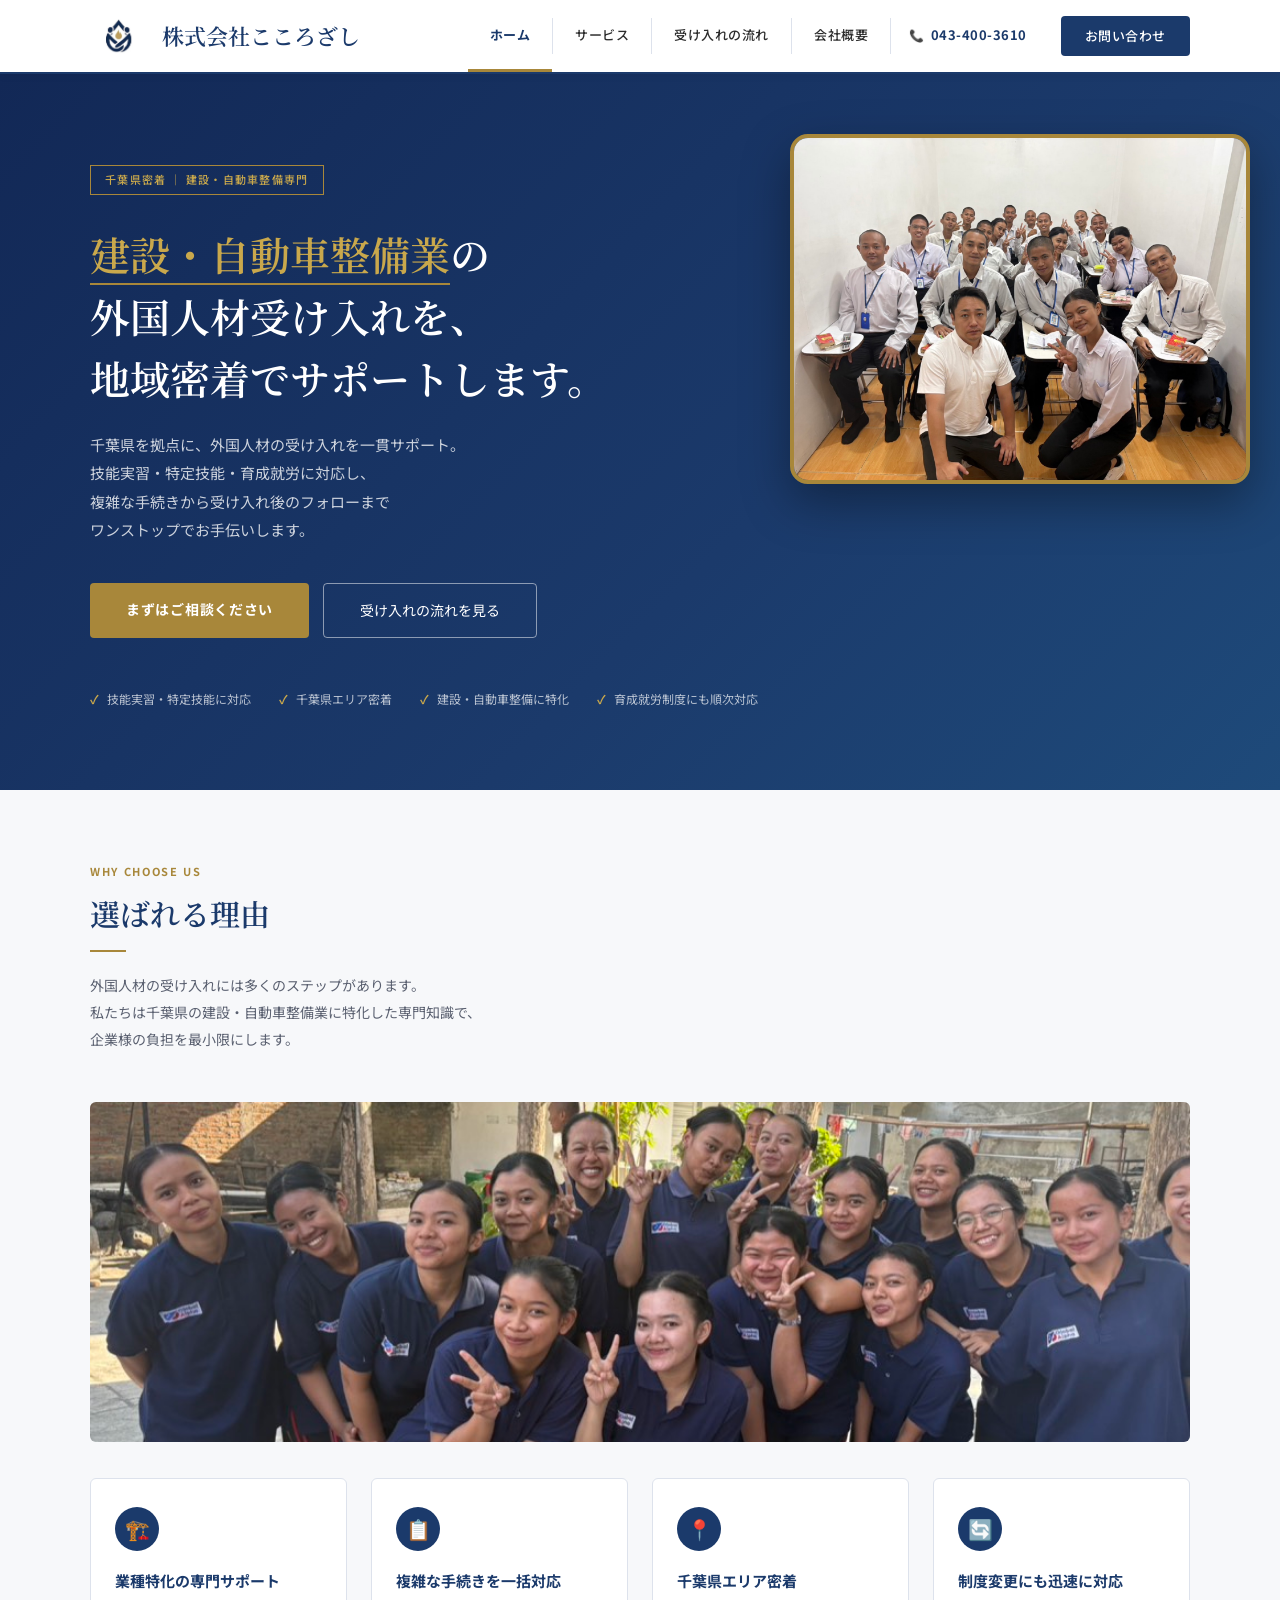
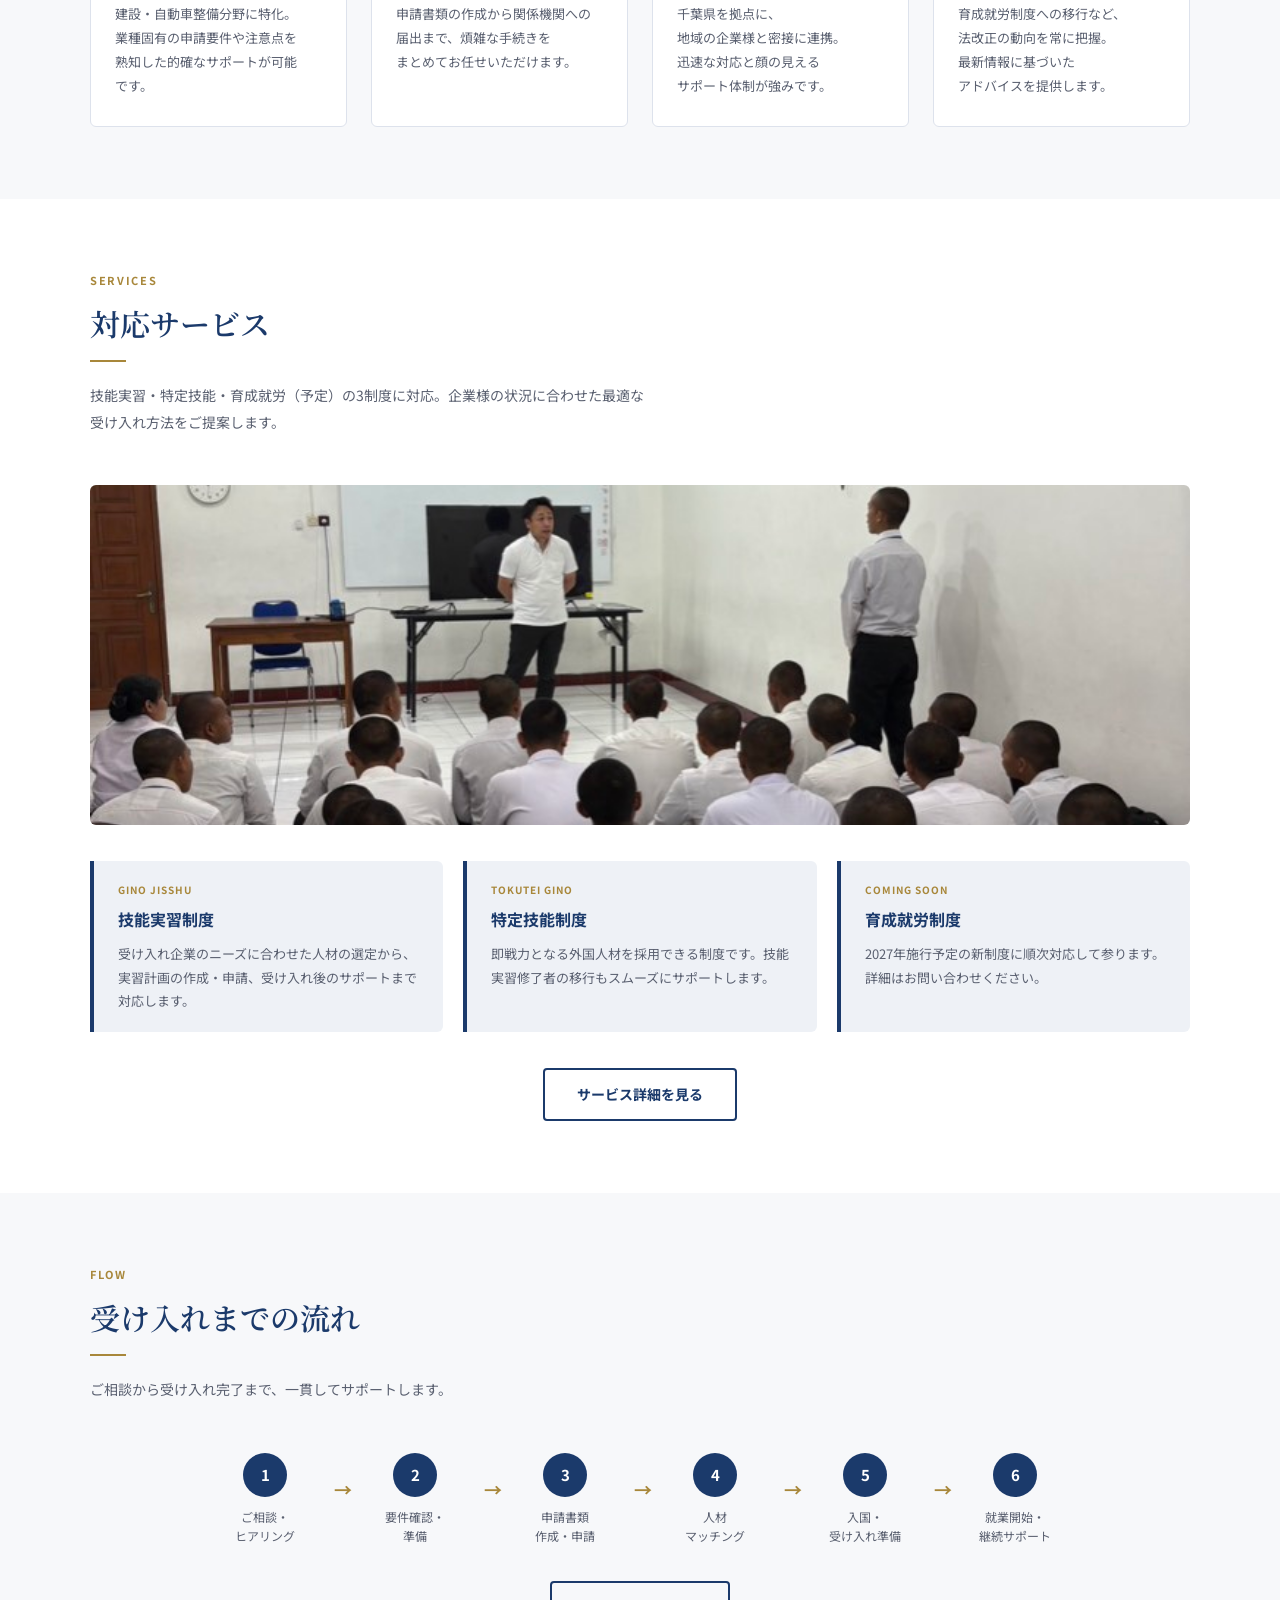
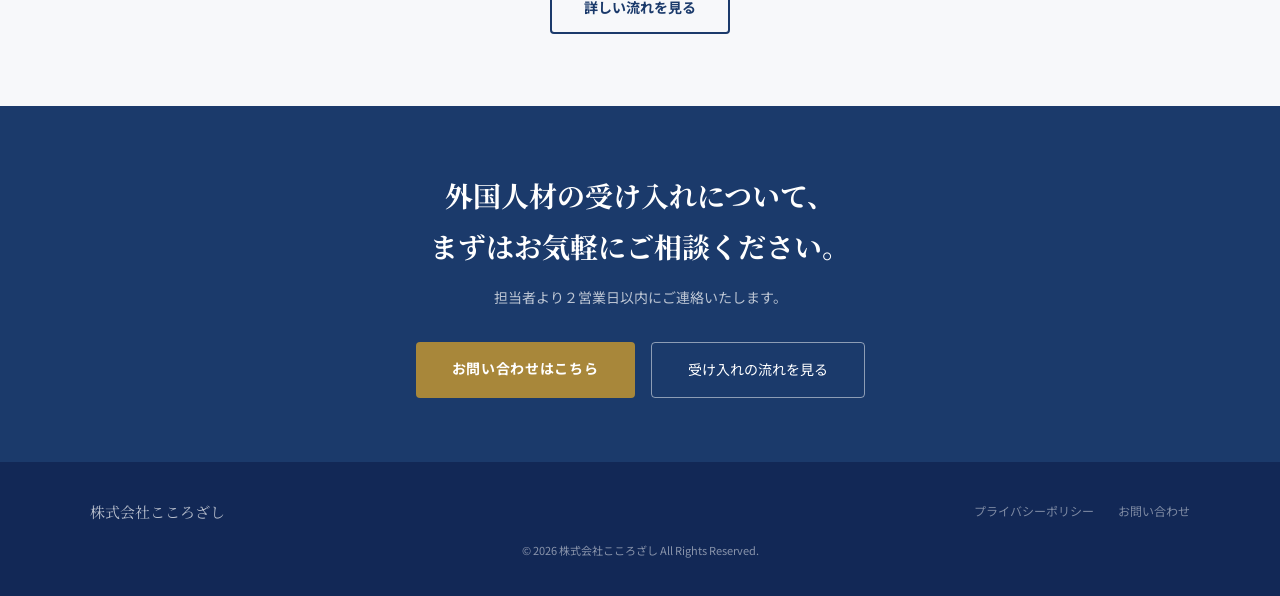
==== index.html @ d34eb7b4 "Add files via upload" ====
<!DOCTYPE html>
<html lang="ja">

<head>
  <meta charset="UTF-8">
  <meta name="viewport" content="width=device-width, initial-scale=1.0">
  <title>ホーム｜株式会社こころざし</title>
  <meta name="description" content="千葉県で外国人材の採用・定着をサポートする株式会社こころざし。特定技能・技能実習の受け入れ支援から生活サポートまで一貫して対応します。">
  <meta name="google-site-verification" content="84oIhwRQV5jztMykXBUhZlVByHDsn9Hp0HV2Trvz_HA" />
  <link
    href="https://fonts.googleapis.com/css2?family=Noto+Sans+JP:wght@400;500;700&family=Noto+Serif+JP:wght@400;600&display=swap"
    rel="stylesheet">
  <style>
    :root {
      --navy: #1B3A6B;
      --navy-dark: #122856;
      --navy-light: #2a4f8a;
      --gold: #A8873A;
      --gold-light: #c9a84c;
      --white: #ffffff;
      --bg: #f7f8fa;
      --bg-section: #eef1f6;
      --text: #2c2c2c;
      --text-light: #5a6070;
      --border: #dde2ec;
    }

    html {
      scroll-behavior: smooth;
    }

    * {
      margin: 0;
      padding: 0;
      box-sizing: border-box;
    }

    body {
      font-family: 'Noto Sans JP', sans-serif;
      color: var(--text);
      background: var(--white);
      line-height: 1.8;
      font-size: 15px;
    }

    /* DRAFT BANNER */

    /* HEADER */
    header {
      background: var(--white);
      border-bottom: 2px solid var(--navy);
      position: sticky;
      top: 0;
      z-index: 100;
      padding: 0 40px;
      box-shadow: 0 2px 8px rgba(0, 0, 0, 0.06);
    }

    .header-inner {
      max-width: 1100px;
      margin: 0 auto;
      display: flex;
      align-items: center;
      justify-content: space-between;
      height: 72px;
    }

    .logo {
      display: flex;
      align-items: center;
      gap: 12px;
      text-decoration: none;
    }

    .logo-text {
      font-family: 'Noto Serif JP', serif;
      font-size: 22px;
      font-weight: 600;
      color: var(--navy);
      line-height: 1;
    }

    nav {
      display: flex;
      align-items: stretch;
      height: 72px;
    }

    nav a {
      display: flex;
      align-items: center;
      padding: 0 22px;
      text-decoration: none;
      color: var(--text);
      font-size: 13px;
      font-weight: 500;
      letter-spacing: 0.04em;
      border-bottom: 3px solid transparent;
      transition: color 0.2s, border-color 0.2s;
      white-space: nowrap;
    }

    nav a:hover {
      color: var(--navy);
      border-bottom-color: var(--navy);
    }

    nav a.active {
      color: var(--navy);
      border-bottom-color: var(--gold);
      font-weight: 700;
    }

    .nav-sep {
      width: 1px;
      background: var(--border);
      margin: 18px 0;
      flex-shrink: 0;
    }

    .nav-cta {
      background: var(--navy) !important;
      color: var(--white) !important;
      margin-left: 16px;
      padding: 0 24px !important;
      border-radius: 4px;
      border-bottom: none !important;
      align-self: center;
      height: 40px;
      font-size: 13px !important;
      transition: background 0.2s !important;
    }

    .nav-cta:hover {
      background: var(--navy-light) !important;
    }

    .header-tel {
      display: flex;
      align-items: center;
      padding: 0 18px;
      color: var(--navy);
      font-size: 13px;
      font-weight: 700;
      text-decoration: none;
      white-space: nowrap;
      border-bottom: 3px solid transparent;
      gap: 6px;
    }

    .header-tel:hover {
      color: var(--navy-light);
    }

    .header-tel-icon {
      font-size: 12px;
    }

    /* SECTIONS */
    section {
      padding: 72px 40px;
    }

    .section-inner {
      max-width: 1100px;
      margin: 0 auto;
    }

    .section-label {
      font-size: 11px;
      letter-spacing: 0.15em;
      color: var(--gold);
      font-weight: 700;
      text-transform: uppercase;
      margin-bottom: 10px;
    }

    .section-title {
      font-family: 'Noto Serif JP', serif;
      font-size: clamp(22px, 3vw, 30px);
      font-weight: 600;
      color: var(--navy);
      line-height: 1.5;
      margin-bottom: 14px;
    }

    .section-desc {
      color: var(--text-light);
      font-size: 14px;
      max-width: 560px;
      line-height: 1.9;
      margin-bottom: 50px;
    }

    .divider {
      width: 36px;
      height: 2px;
      background: var(--gold);
      margin: 14px 0 20px;
    }

    .bg-gray {
      background: var(--bg);
    }

    /* PAGE HERO (subpages) */
    .page-hero {
      background: linear-gradient(135deg, var(--navy-dark) 0%, var(--navy) 100%);
      color: var(--white);
      padding: 56px 40px;
    }

    .page-hero-inner {
      max-width: 1100px;
      margin: 0 auto;
    }

    .page-hero .label {
      font-size: 11px;
      letter-spacing: 0.15em;
      color: var(--gold-light);
      font-weight: 700;
      margin-bottom: 12px;
    }

    .page-hero h1 {
      font-family: 'Noto Serif JP', serif;
      font-size: clamp(24px, 3vw, 36px);
      font-weight: 600;
      line-height: 1.5;
    }

    /* BUTTONS */
    .btn-primary {
      background: var(--gold);
      color: var(--white);
      padding: 14px 36px;
      text-decoration: none;
      font-size: 14px;
      font-weight: 700;
      border-radius: 4px;
      letter-spacing: 0.05em;
      transition: background 0.2s;
      display: inline-block;
    }

    .btn-primary:hover {
      background: var(--gold-light);
    }

    .btn-outline-navy {
      border: 2px solid var(--navy);
      color: var(--navy);
      padding: 12px 32px;
      text-decoration: none;
      font-size: 14px;
      font-weight: 700;
      border-radius: 4px;
      transition: all 0.2s;
      display: inline-block;
    }

    .btn-outline-navy:hover {
      background: var(--navy);
      color: var(--white);
    }

    .btn-outline-white {
      border: 1px solid rgba(255, 255, 255, 0.5);
      color: var(--white);
      padding: 14px 36px;
      text-decoration: none;
      font-size: 14px;
      border-radius: 4px;
      transition: border-color 0.2s;
      display: inline-block;
    }

    .btn-outline-white:hover {
      border-color: var(--white);
    }

    /* FOOTER */
    footer {
      background: var(--navy-dark);
      color: rgba(255, 255, 255, 0.5);
      padding: 36px 40px;
    }

    .footer-inner {
      max-width: 1100px;
      margin: 0 auto;
      display: flex;
      justify-content: space-between;
      align-items: center;
      flex-wrap: wrap;
      gap: 16px;
    }

    .footer-logo {
      font-family: 'Noto Serif JP', serif;
      font-size: 15px;
      color: rgba(255, 255, 255, 0.7);
    }

    .footer-links {
      display: flex;
      gap: 24px;
    }

    .footer-links a {
      font-size: 12px;
      color: rgba(255, 255, 255, 0.45);
      text-decoration: none;
      transition: color 0.2s;
    }

    .footer-links a:hover {
      color: rgba(255, 255, 255, 0.75);
    }

    .footer-copy {
      font-size: 11px;
      width: 100%;
      text-align: center;
      margin-top: 16px;
    }

    /* CTA SECTION */
    .cta-section {
      background: var(--navy);
      padding: 64px 40px;
      text-align: center;
    }

    .cta-section h2 {
      font-family: 'Noto Serif JP', serif;
      font-size: clamp(20px, 2.5vw, 28px);
      color: var(--white);
      margin-bottom: 14px;
    }

    .cta-section p {
      color: rgba(255, 255, 255, 0.7);
      font-size: 14px;
      margin-bottom: 32px;
    }

    .cta-buttons {
      display: flex;
      gap: 16px;
      justify-content: center;
      flex-wrap: wrap;
    }

    /* RESPONSIVE */
    @media (max-width: 768px) {
      header {
        padding: 0 20px;
      }

      nav .nav-sep {
        display: none;
      }

      nav a:not(.nav-cta):not(.header-tel) {
        display: none;
      }

      .nav-cta {
        margin-left: 0;
      }

      section {
        padding: 52px 20px;
      }

      .page-hero {
        padding: 40px 20px;
      }

      footer {
        padding: 28px 20px;
      }

      .footer-inner {
        flex-direction: column;
        align-items: flex-start;
      }

      .cta-section {
        padding: 48px 20px;
      }
    }

    /* HERO */
    .hero {
      background: linear-gradient(135deg, var(--navy-dark) 0%, var(--navy) 60%, #1e4a7a 100%);
      color: var(--white);
      padding: 90px 40px 80px;
      position: relative;
      overflow: hidden;
    }

    .hero-inner {
      max-width: 1100px;
      margin: 0 auto;
      position: relative;
      z-index: 1;
    }

    .hero-photo {
      position: absolute;
      top: 70px;
      right: 50px;
      width: 630px;
      height: 480px;
      border-radius: 18px;
      overflow: hidden;
      border: 4px solid var(--gold);
      box-shadow: 0 18px 48px rgba(0, 0, 0, 0.35);
      z-index: 0;
    }

    .hero-photo img {
      width: 100%;
      height: 100%;
      object-fit: cover;
      display: block;
    }

    @media (max-width: 1300px) {
      .hero-photo {
        width: 460px;
        height: 350px;
        top: 60px;
        right: 30px;
      }
    }

    @media (max-width: 1100px) {
      .hero-photo {
        width: 300px;
        height: 230px;
        right: 20px;
      }
    }

    @media (max-width: 900px) {
      .hero-photo {
        display: none;
      }
    }

    .hero-label {
      display: inline-block;
      border: 1px solid var(--gold);
      color: var(--gold-light);
      font-size: 11px;
      letter-spacing: 0.12em;
      padding: 4px 14px;
      margin-bottom: 28px;
      font-weight: 500;
    }

    .hero h1 {
      font-family: 'Noto Serif JP', serif;
      font-size: clamp(26px, 4vw, 40px);
      font-weight: 600;
      line-height: 1.55;
      margin-bottom: 22px;
    }

    .hero h1 em {
      font-style: normal;
      color: var(--gold-light);
      border-bottom: 2px solid var(--gold);
      padding-bottom: 1px;
    }

    .hero-sub {
      font-size: 15px;
      color: rgba(255, 255, 255, 0.78);
      max-width: 560px;
      line-height: 1.9;
      margin-bottom: 38px;
    }

    .hero-buttons {
      display: flex;
      gap: 14px;
      flex-wrap: wrap;
    }

    .hero-badges {
      margin-top: 50px;
      display: flex;
      gap: 28px;
      flex-wrap: wrap;
    }

    .hero-badge {
      display: flex;
      align-items: center;
      gap: 8px;
      font-size: 12px;
      color: rgba(255, 255, 255, 0.7);
    }

    .hero-badge::before {
      content: '✓';
      color: var(--gold-light);
      font-weight: 700;
    }

    .section-photo { margin: 0 0 36px; border-radius: 6px; overflow: hidden; }
    .section-photo img { width: 100%; max-height: 340px; object-fit: cover; display: block; }

    /* FEATURES */
    .features-grid {
      display: grid;
      grid-template-columns: repeat(auto-fit, minmax(240px, 1fr));
      gap: 24px;
    }

    .feature-card {
      background: var(--white);
      border: 1px solid var(--border);
      padding: 28px 24px;
      border-radius: 6px;
      transition: box-shadow 0.2s, transform 0.2s;
    }

    .feature-card:hover {
      box-shadow: 0 6px 24px rgba(27, 58, 107, 0.1);
      transform: translateY(-2px);
    }

    .feature-icon {
      width: 44px;
      height: 44px;
      background: var(--navy);
      border-radius: 50%;
      display: flex;
      align-items: center;
      justify-content: center;
      margin-bottom: 16px;
      font-size: 20px;
    }

    .feature-card h3 {
      font-size: 15px;
      font-weight: 700;
      color: var(--navy);
      margin-bottom: 8px;
    }

    .feature-card p {
      font-size: 13px;
      color: var(--text-light);
      line-height: 1.85;
    }

    /* SERVICE SUMMARY */
    .service-summary-grid {
      display: grid;
      grid-template-columns: repeat(auto-fit, minmax(280px, 1fr));
      gap: 20px;
      margin-bottom: 36px;
    }

    .service-summary-card {
      border-left: 4px solid var(--navy);
      padding: 20px 24px;
      background: var(--bg-section);
      border-radius: 0 6px 6px 0;
    }

    .service-summary-card .tag {
      font-size: 10px;
      color: var(--gold);
      font-weight: 700;
      letter-spacing: 0.1em;
      margin-bottom: 6px;
    }

    .service-summary-card h3 {
      font-size: 16px;
      font-weight: 700;
      color: var(--navy);
      margin-bottom: 8px;
    }

    .service-summary-card p {
      font-size: 13px;
      color: var(--text-light);
      line-height: 1.8;
    }

    /* FLOW SUMMARY */
    .flow-summary {
      display: flex;
      gap: 0;
      max-width: 900px;
      margin: 0 auto 36px;
    }

    .flow-summary-step {
      flex: 1;
      text-align: center;
      position: relative;
    }

    .flow-summary-step:not(:last-child)::after {
      content: '→';
      position: absolute;
      right: -12px;
      top: 20px;
      color: var(--gold);
      font-size: 18px;
      font-weight: 700;
    }

    .flow-summary-num {
      width: 44px;
      height: 44px;
      background: var(--navy);
      color: var(--white);
      border-radius: 50%;
      display: flex;
      align-items: center;
      justify-content: center;
      font-size: 15px;
      font-weight: 700;
      margin: 0 auto 10px;
    }

    .flow-summary-step p {
      font-size: 12px;
      color: var(--text-light);
      line-height: 1.6;
      padding: 0 8px;
    }

    @media (max-width: 768px) {
      .hero {
        padding: 60px 20px 52px;
      }

      .hero-buttons {
        flex-direction: column;
      }

      .flow-summary {
        flex-direction: column;
        gap: 20px;
      }

      .flow-summary-step:not(:last-child)::after {
        content: '↓';
        right: auto;
        left: 50%;
        top: auto;
        bottom: -16px;
      }
    }
  </style>
</head>

<body>
  <header>
    <div class="header-inner">
      <a href="index.html" class="logo">
        <img
          src="[data-uri]"
          alt="株式会社こころざし ロゴ" style="width:60px;height:60px;object-fit:contain;">
        <div class="logo-text">株式会社こころざし</div>
      </a>
      <nav>
        <a href="index.html" class="active">ホーム</a>
        <div class="nav-sep"></div>
        <a href="service.html" class="">サービス</a>
        <div class="nav-sep"></div>
        <a href="flow.html" class="">受け入れの流れ</a>
        <div class="nav-sep"></div>
        <a href="company.html" class="">会社概要</a>
        <div class="nav-sep"></div>
        <a href="tel:0434003610" class="header-tel"><span class="header-tel-icon">📞</span>043-400-3610</a>
        <a href="contact.html" class="nav-cta">お問い合わせ</a>
      </nav>
    </div>
  </header>

  <section class="hero">
    <div class="hero-photo"><img src="[data-uri]" alt="現場での研修風景"></div>
    <div class="hero-inner">
      <div class="hero-label">千葉県密着 ｜ 建設・自動車整備専門</div>
      <h1><em>建設・自動車整備業</em>の<br>外国人材受け入れを、<br>地域密着でサポートします。</h1>
      <p class="hero-sub">千葉県を拠点に、外国人材の受け入れを一貫サポート。<br>技能実習・特定技能・育成就労に対応し、<br>複雑な手続きから受け入れ後のフォローまで<br>ワンストップでお手伝いします。
      </p>
      <div class="hero-buttons">
        <a href="contact.html" class="btn-primary">まずはご相談ください</a>
        <a href="flow.html" class="btn-outline-white">受け入れの流れを見る</a>
      </div>
      <div class="hero-badges">
        <div class="hero-badge">技能実習・特定技能に対応</div>
        <div class="hero-badge">千葉県エリア密着</div>
        <div class="hero-badge">建設・自動車整備に特化</div>
        <div class="hero-badge">育成就労制度にも順次対応</div>
      </div>
    </div>
  </section>

  <section class="bg-gray">
    <div class="section-inner">
      <div class="section-label">WHY CHOOSE US</div>
      <h2 class="section-title">選ばれる理由</h2>
      <div class="divider"></div>
      <p class="section-desc">外国人材の受け入れには多くのステップがあります。<br>私たちは千葉県の建設・自動車整備業に特化した専門知識で、<br>企業様の負担を最小限にします。</p>
      <div class="section-photo"><img src="[data-uri]" alt="現場で活躍する外国人材"></div>
      <div class="features-grid">
        <div class="feature-card">
          <div class="feature-icon">🏗️</div>
          <h3>業種特化の専門サポート</h3>
          <p>建設・自動車整備分野に特化。<br>業種固有の申請要件や注意点を<br>熟知した的確なサポートが可能<br>です。</p>
        </div>
        <div class="feature-card">
          <div class="feature-icon">📋</div>
          <h3>複雑な手続きを一括対応</h3>
          <p>申請書類の作成から関係機関への<br>届出まで、煩雑な手続きを<br>まとめてお任せいただけます。</p>
        </div>
        <div class="feature-card">
          <div class="feature-icon">📍</div>
          <h3>千葉県エリア密着</h3>
          <p>千葉県を拠点に、<br>地域の企業様と密接に連携。<br>迅速な対応と顔の見える<br>サポート体制が強みです。</p>
        </div>
        <div class="feature-card">
          <div class="feature-icon">🔄</div>
          <h3>制度変更にも迅速に対応</h3>
          <p>育成就労制度への移行など、<br>法改正の動向を常に把握。<br>最新情報に基づいた<br>アドバイスを提供します。</p>
        </div>
      </div>
    </div>
  </section>

  <section>
    <div class="section-inner">
      <div class="section-label">SERVICES</div>
      <h2 class="section-title">対応サービス</h2>
      <div class="divider"></div>
      <p class="section-desc">技能実習・特定技能・育成就労（予定）の3制度に対応。企業様の状況に合わせた最適な受け入れ方法をご提案します。</p>
      <div class="section-photo"><img src="[data-uri]" alt="研修・指導の様子"></div>
      <div class="service-summary-grid">
        <div class="service-summary-card">
          <div class="tag">GINO JISSHU</div>
          <h3>技能実習制度</h3>
          <p>受け入れ企業のニーズに合わせた人材の選定から、実習計画の作成・申請、受け入れ後のサポートまで対応します。</p>
        </div>
        <div class="service-summary-card">
          <div class="tag">TOKUTEI GINO</div>
          <h3>特定技能制度</h3>
          <p>即戦力となる外国人材を採用できる制度です。技能実習修了者の移行もスムーズにサポートします。</p>
        </div>
        <div class="service-summary-card">
          <div class="tag">COMING SOON</div>
          <h3>育成就労制度</h3>
          <p>2027年施行予定の新制度に順次対応して参ります。詳細はお問い合わせください。</p>
        </div>
      </div>
      <div style="text-align:center;"><a href="service.html" class="btn-outline-navy">サービス詳細を見る</a></div>
    </div>
  </section>

  <section class="bg-gray">
    <div class="section-inner">
      <div class="section-label">FLOW</div>
      <h2 class="section-title">受け入れまでの流れ</h2>
      <div class="divider"></div>
      <p class="section-desc">ご相談から受け入れ完了まで、一貫してサポートします。</p>
      <div class="flow-summary">
        <div class="flow-summary-step">
          <div class="flow-summary-num">1</div>
          <p>ご相談・<br>ヒアリング</p>
        </div>
        <div class="flow-summary-step">
          <div class="flow-summary-num">2</div>
          <p>要件確認・<br>準備</p>
        </div>
        <div class="flow-summary-step">
          <div class="flow-summary-num">3</div>
          <p>申請書類<br>作成・申請</p>
        </div>
        <div class="flow-summary-step">
          <div class="flow-summary-num">4</div>
          <p>人材<br>マッチング</p>
        </div>
        <div class="flow-summary-step">
          <div class="flow-summary-num">5</div>
          <p>入国・<br>受け入れ準備</p>
        </div>
        <div class="flow-summary-step">
          <div class="flow-summary-num">6</div>
          <p>就業開始・<br>継続サポート</p>
        </div>
      </div>
      <div style="text-align:center;"><a href="flow.html" class="btn-outline-navy">詳しい流れを見る</a></div>
    </div>
  </section>
  <section class="cta-section">
    <div class="section-inner">
      <h2>外国人材の受け入れについて、<br>まずはお気軽にご相談ください。</h2>
      <p>担当者より２営業日以内にご連絡いたします。</p>
      <div class="cta-buttons">
        <a href="contact.html" class="btn-primary">お問い合わせはこちら</a>
        <a href="flow.html" class="btn-outline-white">受け入れの流れを見る</a>
      </div>
    </div>
  </section>
  <footer>
    <div class="footer-inner">
      <div class="footer-logo">株式会社こころざし</div>
      <div class="footer-links">
        <a href="privacy.html">プライバシーポリシー</a>
        <a href="contact.html">お問い合わせ</a>
      </div>
    </div>
    <div class="footer-inner">
      <p class="footer-copy">© 2026 株式会社こころざし All Rights Reserved.</p>
    </div>
  </footer>
</body>

</html>
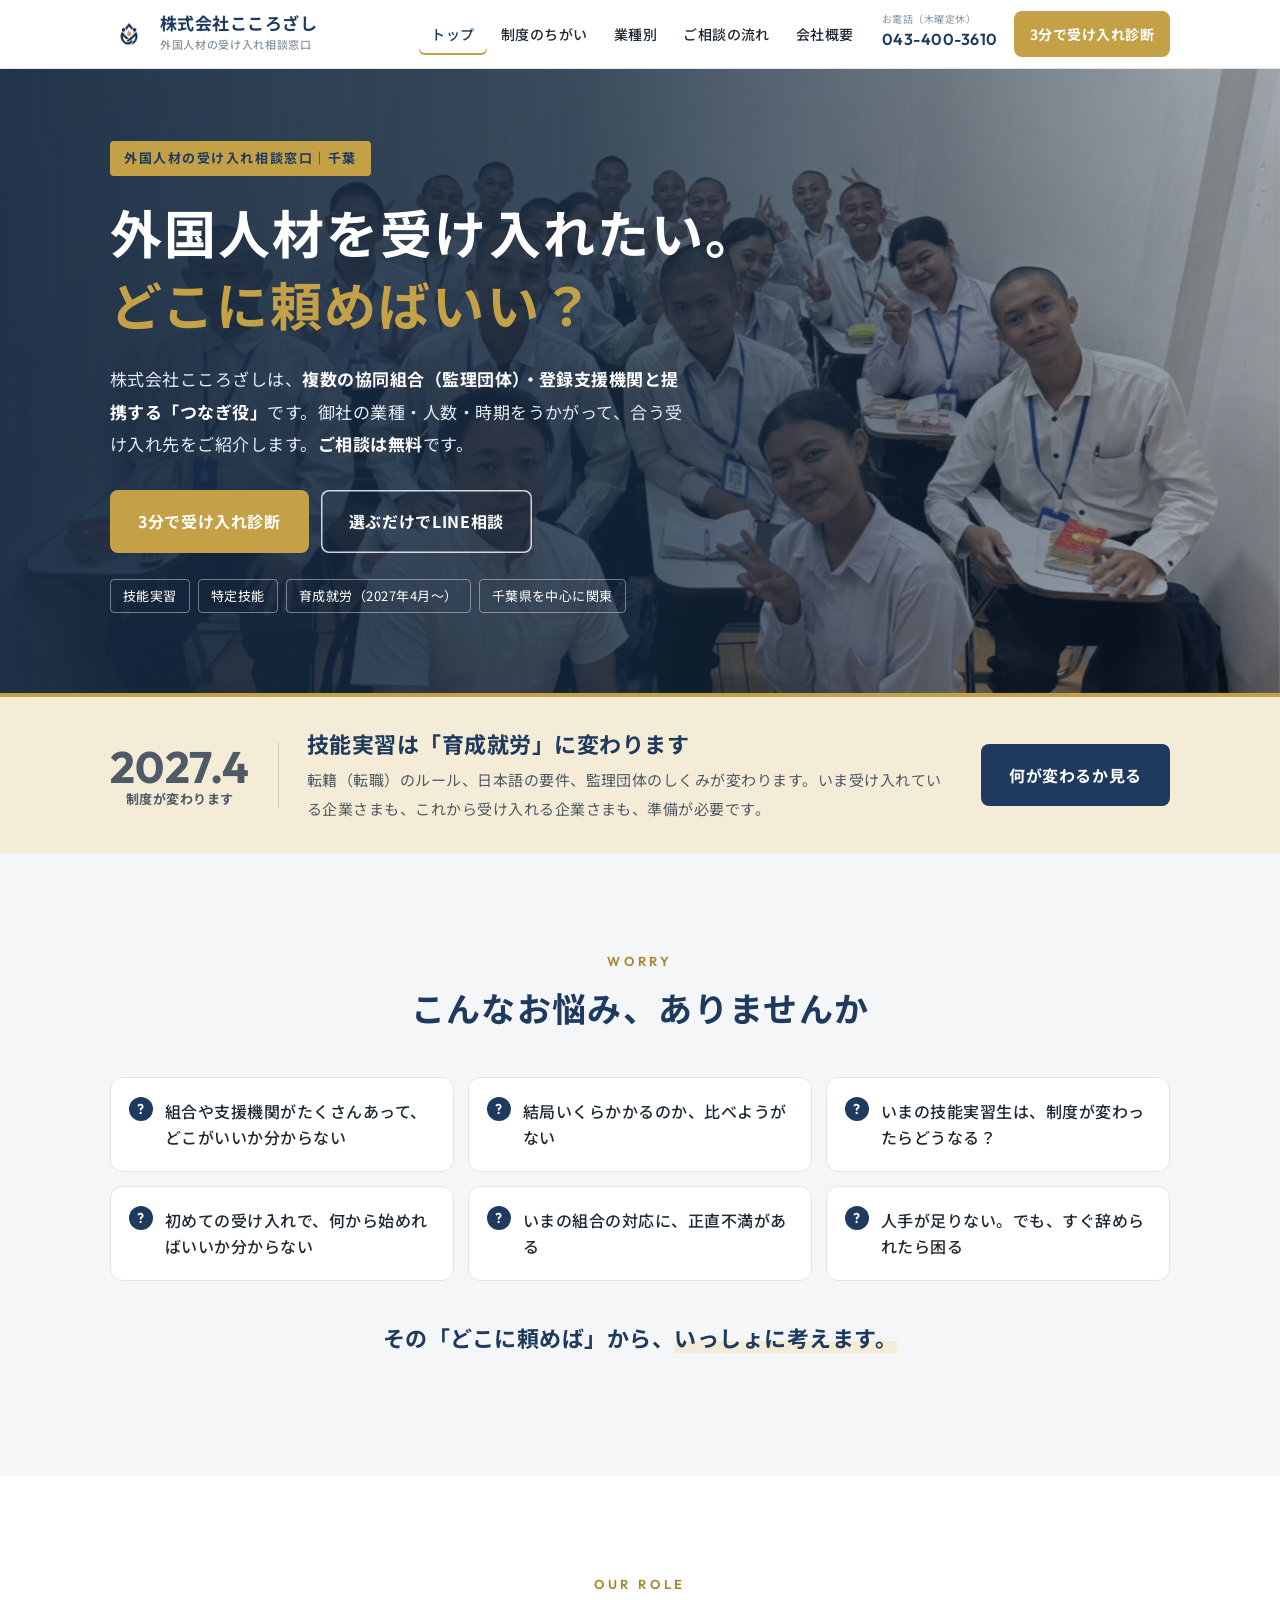
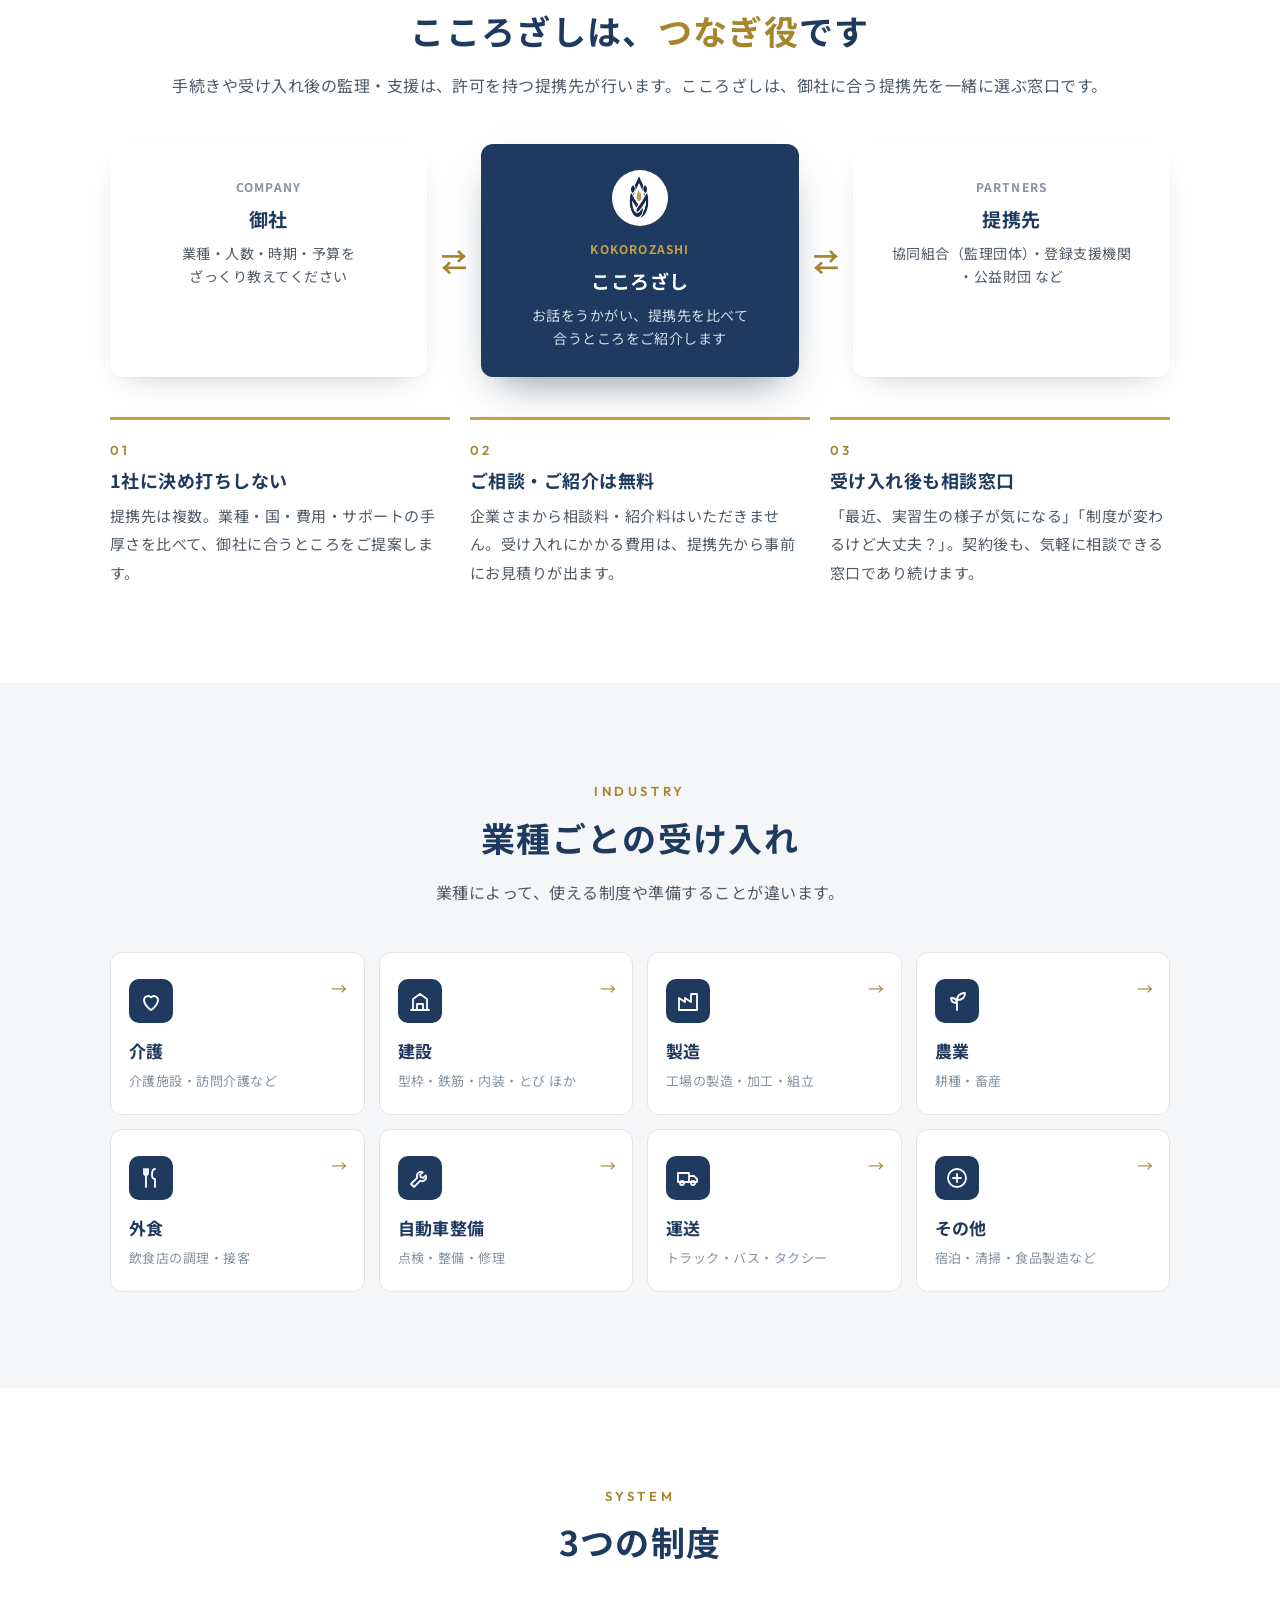
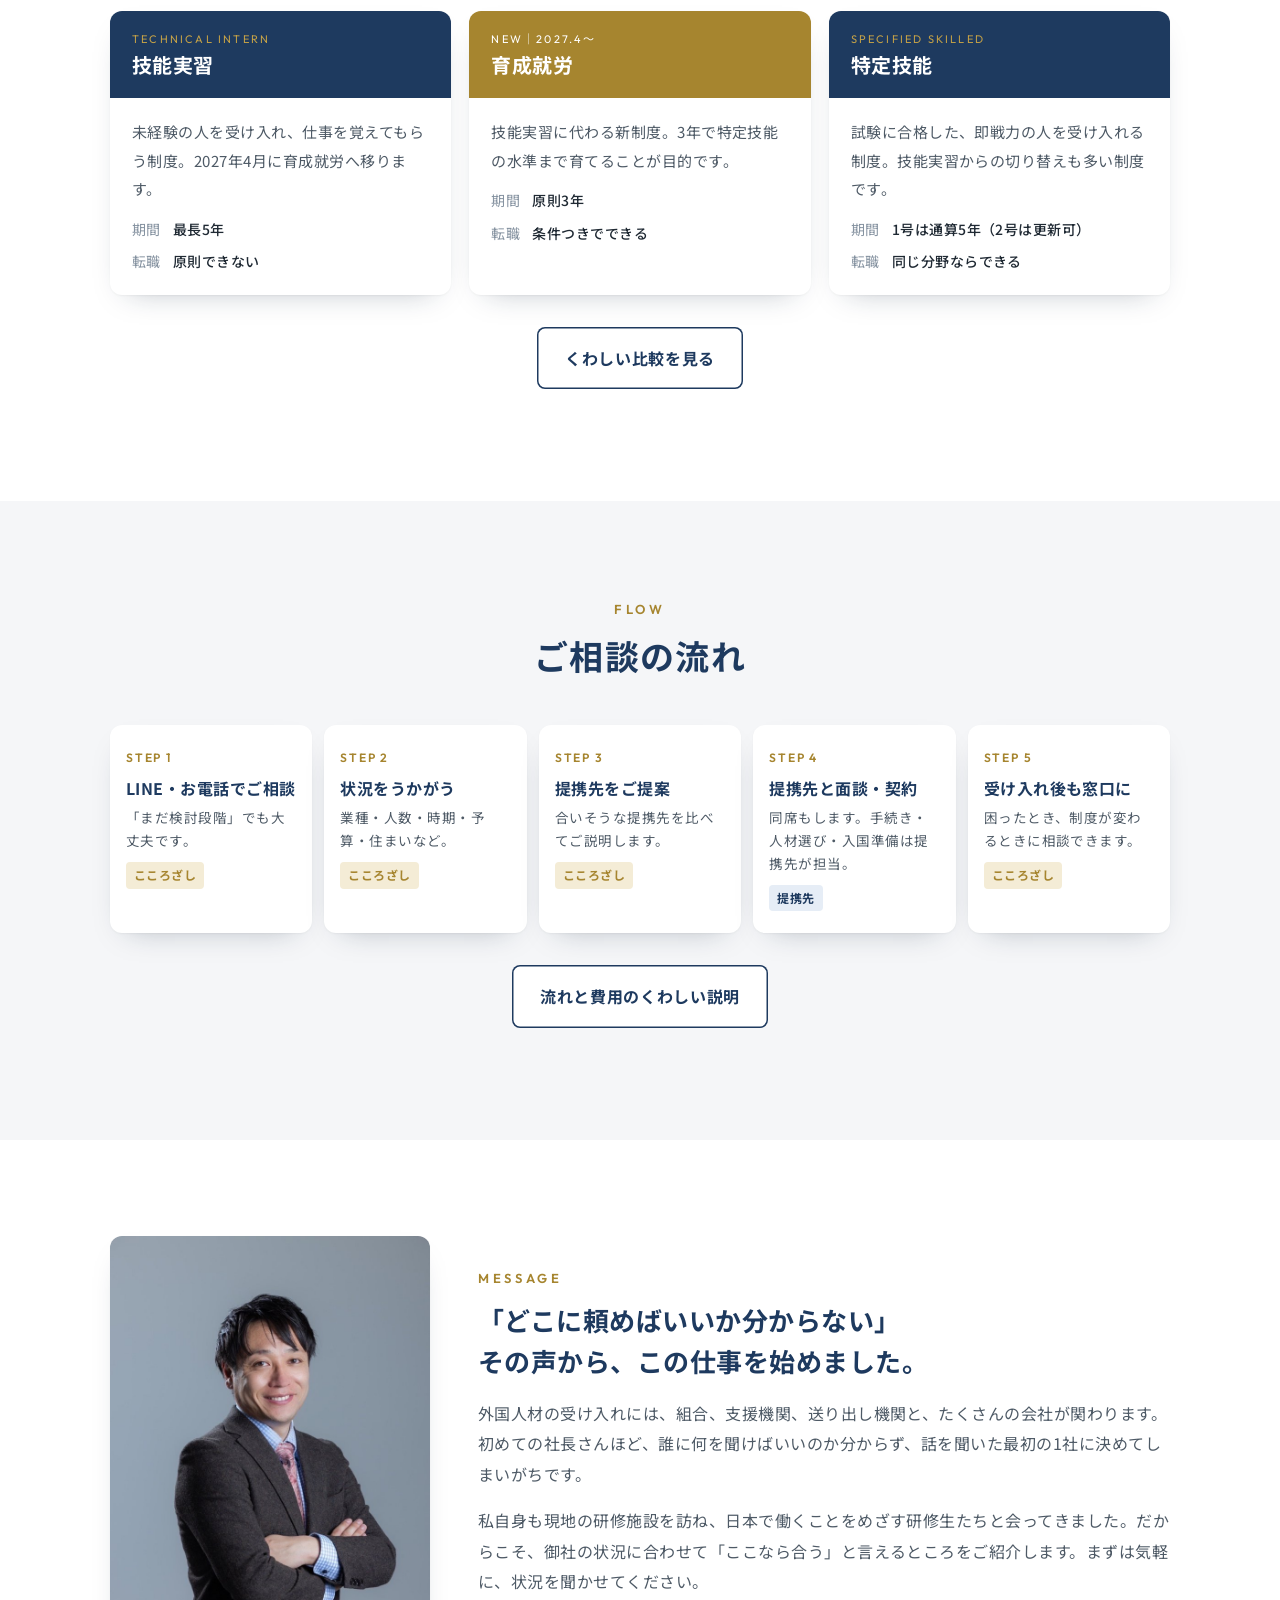
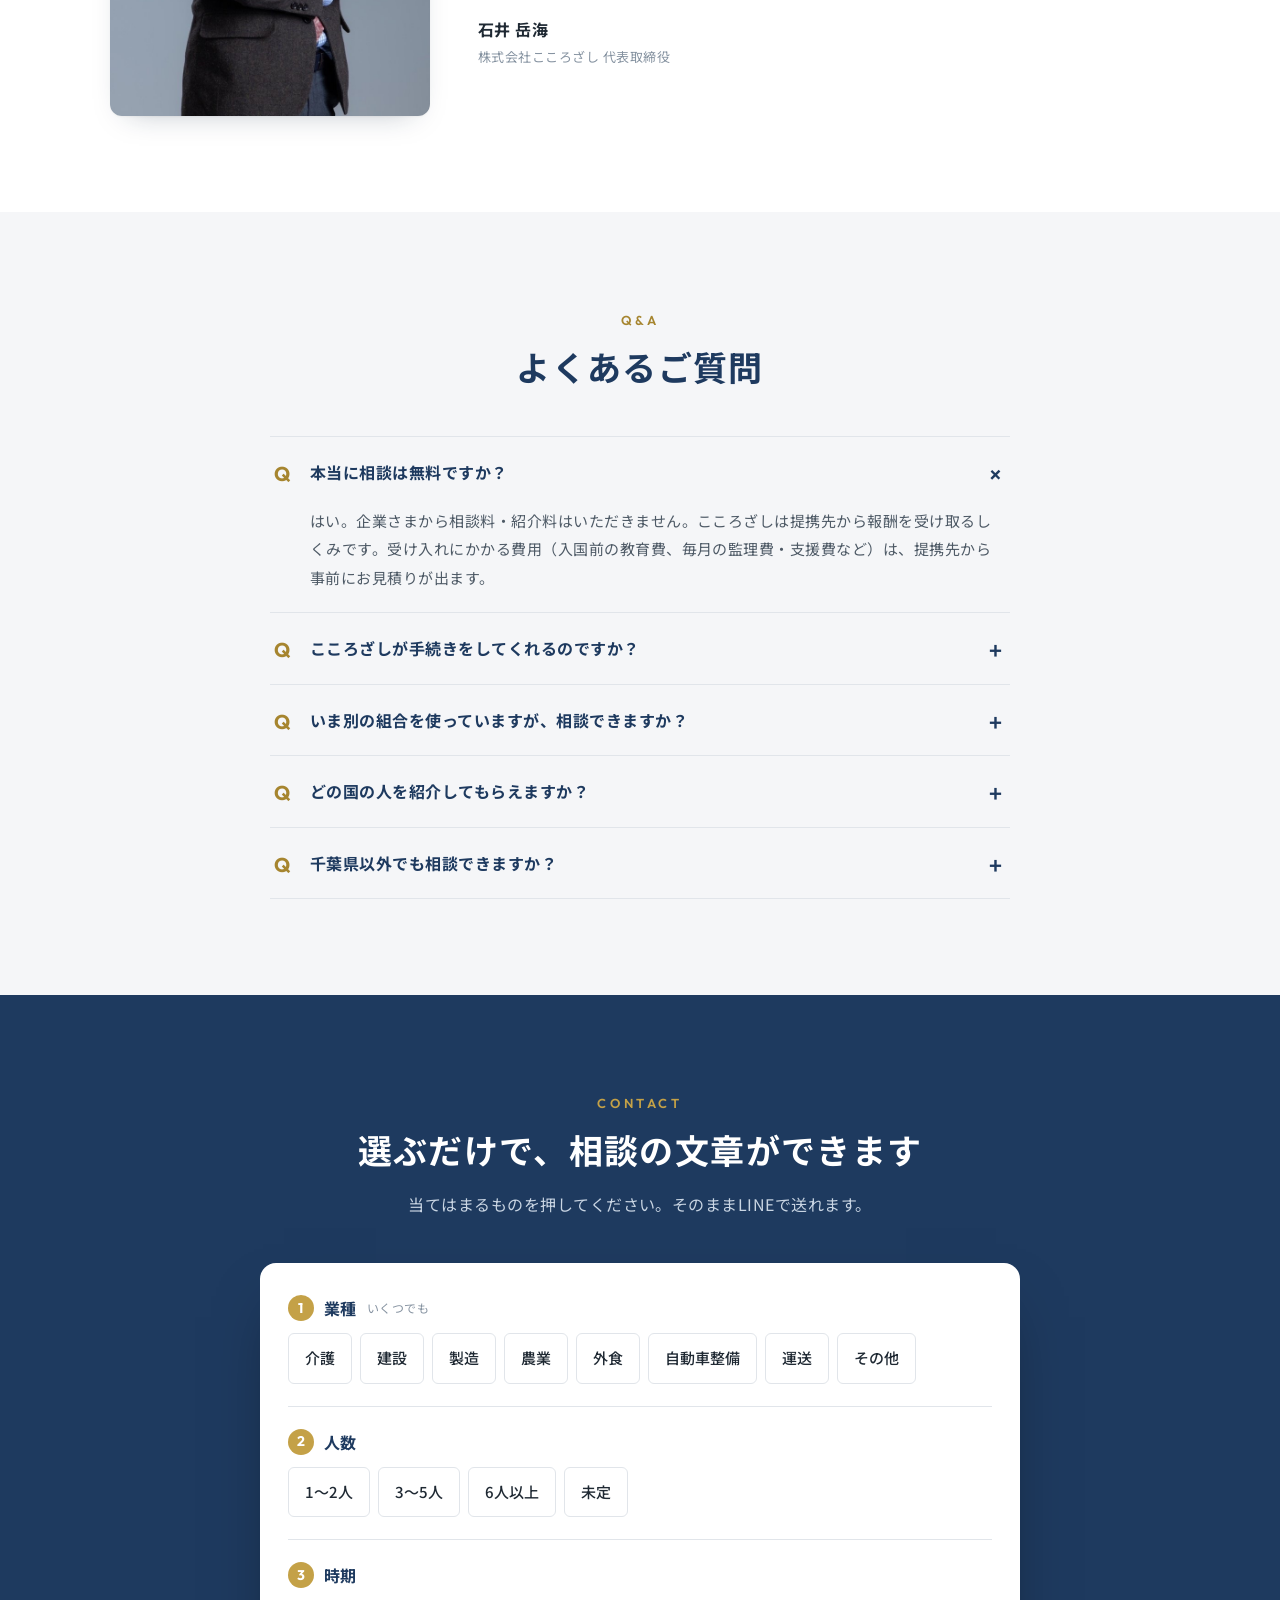
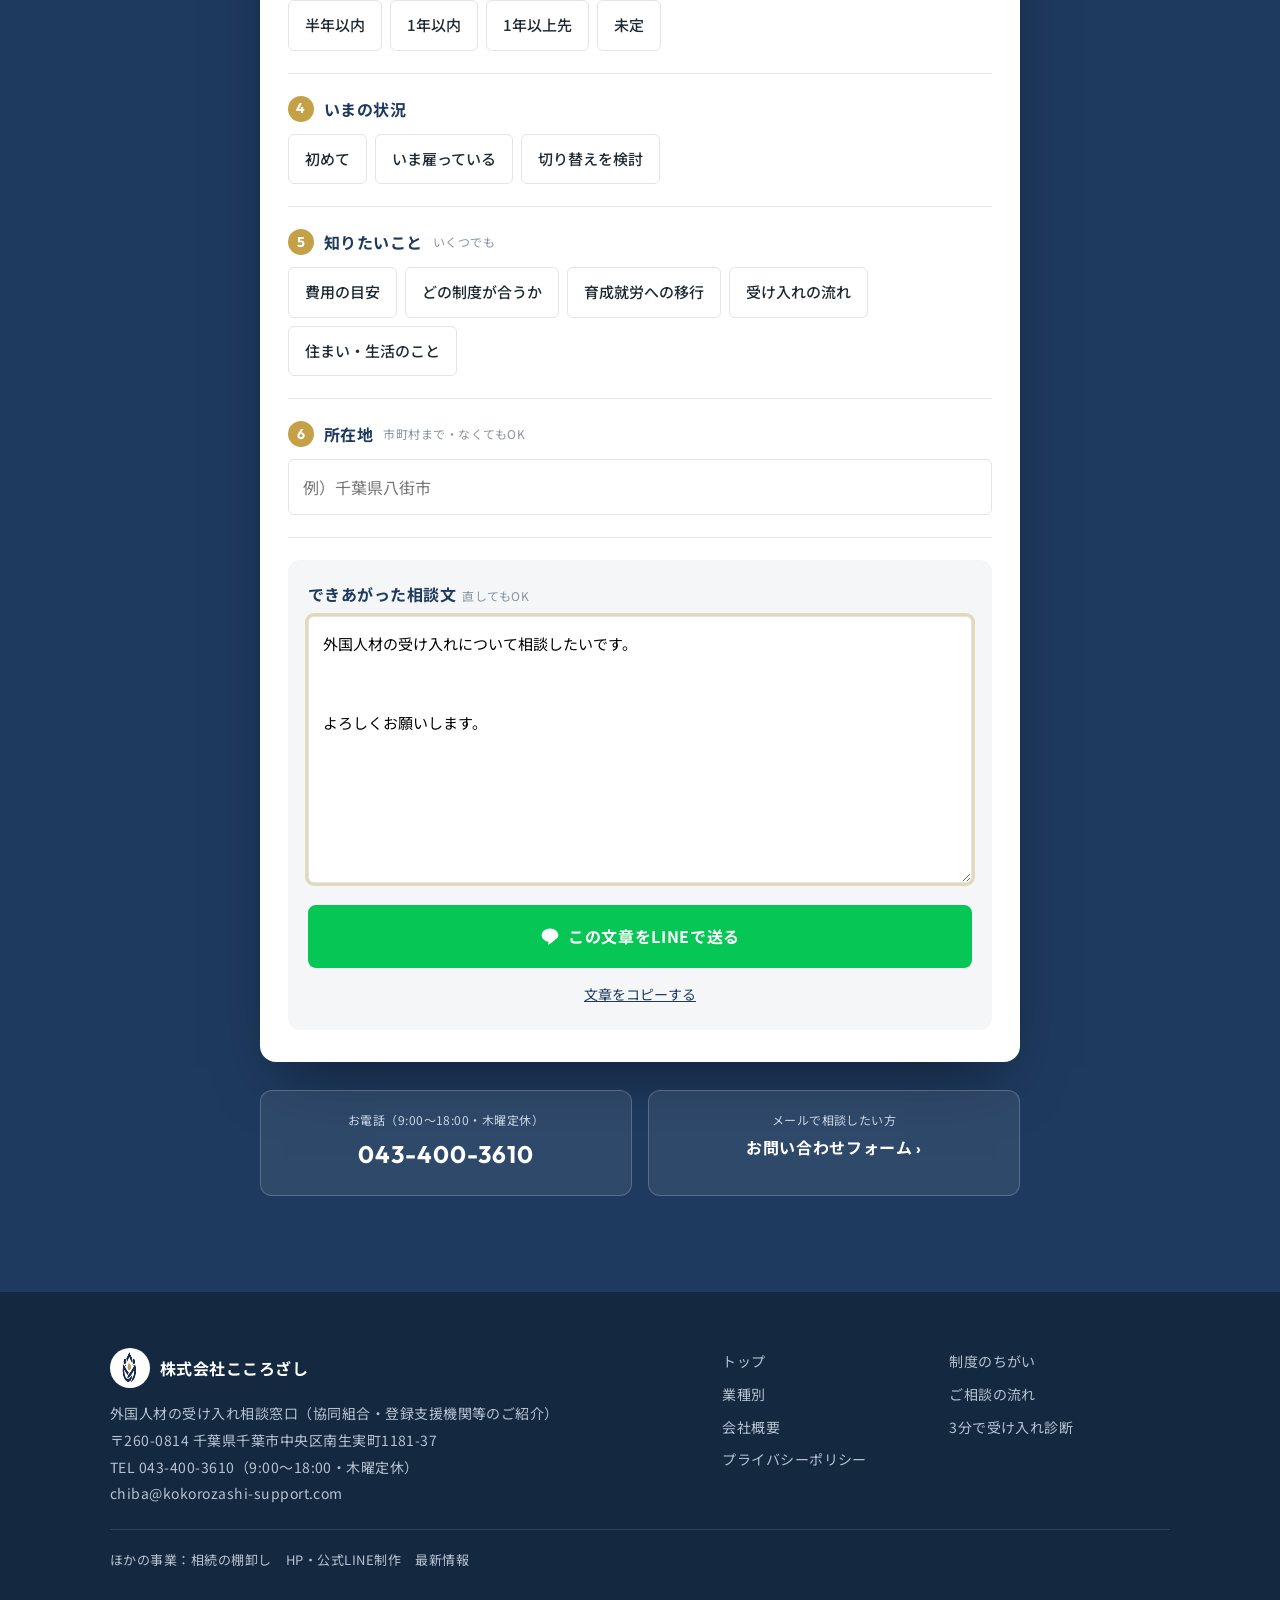
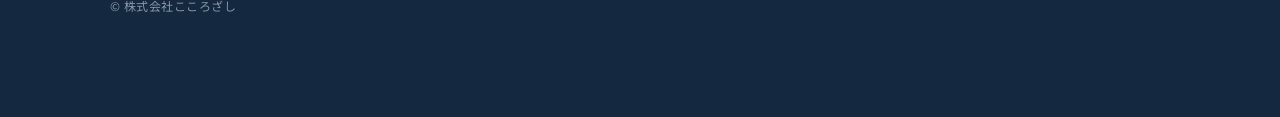
==== commit f38de829: "Add files via upload" ====
--- a/index.html
+++ b/index.html
@@ -1,833 +1,195 @@
-<!DOCTYPE html>
+<!doctype html>
 <html lang="ja">
+<head>
+<meta charset="utf-8">
+<meta name="viewport" content="width=device-width,initial-scale=1">
+<title>外国人材の受け入れ相談窓口｜株式会社こころざし（千葉）</title>
+<meta name="description" content="外国人材を受け入れたいけれど、どこに頼めばいいか分からない企業さまへ。複数の協同組合・登録支援機関と提携する株式会社こころざしが、御社に合う受け入れ先をご紹介します。技能実習・特定技能・育成就労。ご相談は無料です。">
+<link rel="icon" href="assets/img/favicon.png">
+<link rel="preconnect" href="https://fonts.googleapis.com">
+<link rel="preconnect" href="https://fonts.gstatic.com" crossorigin>
+<link href="https://fonts.googleapis.com/css2?family=Noto+Sans+JP:wght@400;500;700&family=Outfit:wght@500;600&display=swap" rel="stylesheet">
+<link rel="stylesheet" href="assets/css/style.css">
+<meta name="theme-color" content="#1E3A5F">
+<meta property="og:type" content="website">
+<meta property="og:site_name" content="株式会社こころざし">
+<meta property="og:title" content="外国人材の受け入れ相談窓口｜株式会社こころざし（千葉）">
+<meta property="og:description" content="外国人材を受け入れたいけれど、どこに頼めばいいか分からない企業さまへ。複数の協同組合・登録支援機関と提携する株式会社こころざしが、御社に合う受け入れ先をご紹介します。技能実習・特定技能・育成就労。ご相談は無料です。">
+<meta property="og:url" content="https://kokorozashi-support.com/">
+<meta property="og:image" content="https://kokorozashi-support.com/assets/img/ogp.jpg">
+<meta name="twitter:card" content="summary_large_image">
+</head>
+<body>
+<header class="hd">
+  <div class="wrap hd-in">
+    <a class="logo" href="index.html"><img src="assets/img/logo.png" alt=""><span><b>株式会社こころざし</b><small>外国人材の受け入れ相談窓口</small></span></a>
+    <nav class="nav"><a href="index.html">トップ</a><a href="seido.html">制度のちがい</a><a href="gyoushu.html">業種別</a><a href="flow.html">ご相談の流れ</a><a href="company.html">会社概要</a></nav>
+    <a class="hd-tel" href="tel:0434003610"><small>お電話（木曜定休）</small>043-400-3610</a>
+    <a class="hd-cta" href="shindan.html">3分で受け入れ診断</a>
+    <button class="burger" id="burger" aria-label="メニュー"><span></span><span></span><span></span></button>
+  </div>
+  <nav class="nav-sp" id="navsp"><a href="index.html">トップ</a><a href="seido.html">制度のちがい</a><a href="gyoushu.html">業種別</a><a href="flow.html">ご相談の流れ</a><a href="company.html">会社概要</a><a href="shindan.html">3分で受け入れ診断</a>
+    <div class="sp-cta"><a href="tel:0434003610">電話する</a><a class="l" href="index.html#contact">LINEで相談</a></div>
+  </nav>
+</header>
 
-<head>
-  <meta charset="UTF-8">
-  <meta name="viewport" content="width=device-width, initial-scale=1.0">
-  <title>ホーム｜株式会社こころざし</title>
-  <meta name="description" content="千葉県で外国人材の採用・定着をサポートする株式会社こころざし。特定技能・技能実習の受け入れ支援から生活サポートまで一貫して対応します。">
-  <meta name="google-site-verification" content="84oIhwRQV5jztMykXBUhZlVByHDsn9Hp0HV2Trvz_HA" />
-  <link
-    href="https://fonts.googleapis.com/css2?family=Noto+Sans+JP:wght@400;500;700&family=Noto+Serif+JP:wght@400;600&display=swap"
-    rel="stylesheet">
-  <style>
-    :root {
-      --navy: #1B3A6B;
-      --navy-dark: #122856;
-      --navy-light: #2a4f8a;
-      --gold: #A8873A;
-      --gold-light: #c9a84c;
-      --white: #ffffff;
-      --bg: #f7f8fa;
-      --bg-section: #eef1f6;
-      --text: #2c2c2c;
-      --text-light: #5a6070;
-      --border: #dde2ec;
-    }
+<section class="hero">
+  <div class="hero-bg" style="background-image:url('assets/img/trainees.jpg')"></div>
+  <div class="wrap hero-in">
+    <p class="eyebrow">外国人材の受け入れ相談窓口｜千葉</p>
+    <h1><span class="ln"><span>外国人材を受け入れたい。</span></span><span class="ln"><span><em>どこに頼めばいい？</em></span></span></h1>
+    <p class="hero-lead">株式会社こころざしは、<b>複数の協同組合（監理団体）・登録支援機関と提携する「つなぎ役」</b>です。御社の業種・人数・時期をうかがって、合う受け入れ先をご紹介します。<b>ご相談は無料</b>です。</p>
+    <div class="hero-cta">
+      <a class="btn btn-gold" href="shindan.html">3分で受け入れ診断</a>
+      <a class="btn btn-ghost" href="#contact">選ぶだけでLINE相談</a>
+    </div>
+    <ul class="hero-tags"><li>技能実習</li><li>特定技能</li><li>育成就労（2027年4月〜）</li><li>千葉県を中心に関東</li></ul>
+  </div>
+</section>
 
-    html {
-      scroll-behavior: smooth;
-    }
+<section class="band">
+  <div class="wrap band-in">
+    <p class="band-date"><b>2027.4</b><small>制度が変わります</small></p>
+    <div><h2>技能実習は「育成就労」に変わります</h2><p>転籍（転職）のルール、日本語の要件、監理団体のしくみが変わります。いま受け入れている企業さまも、これから受け入れる企業さまも、準備が必要です。</p></div>
+    <a class="btn btn-navy" href="seido.html">何が変わるか見る</a>
+  </div>
+</section>
 
-    * {
-      margin: 0;
-      padding: 0;
-      box-sizing: border-box;
-    }
+<section class="sec sec-bg">
+  <div class="wrap">
+    <div class="hg center"><p class="en">WORRY</p><h2>こんなお悩み、ありませんか</h2></div>
+    <ul class="worry">
+      <li>組合や支援機関がたくさんあって、どこがいいか分からない</li>
+      <li>結局いくらかかるのか、比べようがない</li>
+      <li>いまの技能実習生は、制度が変わったらどうなる？</li>
+      <li>初めての受け入れで、何から始めればいいか分からない</li>
+      <li>いまの組合の対応に、正直不満がある</li>
+      <li>人手が足りない。でも、すぐ辞められたら困る</li>
+    </ul>
+    <p class="answer">その「どこに頼めば」から、<em>いっしょに考えます。</em></p>
+  </div>
+</section>
 
-    body {
-      font-family: 'Noto Sans JP', sans-serif;
-      color: var(--text);
-      background: var(--white);
-      line-height: 1.8;
-      font-size: 15px;
-    }
+<section class="sec">
+  <div class="wrap">
+    <div class="hg center"><p class="en">OUR ROLE</p><h2>こころざしは、<em>つなぎ役</em>です</h2><p>手続きや受け入れ後の監理・支援は、許可を持つ提携先が行います。<br class="sp">こころざしは、御社に合う提携先を一緒に選ぶ窓口です。</p></div>
+    <div class="role">
+      <div class="role-box"><span class="tag">COMPANY</span><h3>御社</h3><p>業種・人数・時期・予算を<br>ざっくり教えてください</p></div>
+      <div class="role-arrow">⇄</div>
+      <div class="role-box me"><img src="assets/img/logo.png" alt=""><span class="tag">KOKOROZASHI</span><h3>こころざし</h3><p>お話をうかがい、提携先を比べて<br>合うところをご紹介します</p></div>
+      <div class="role-arrow">⇄</div>
+      <div class="role-box"><span class="tag">PARTNERS</span><h3>提携先</h3><p>協同組合（監理団体）・登録支援機関<br>・公益財団 など</p></div>
+    </div>
+    <div class="points">
+      <div class="pt"><p class="no">01</p><h3>1社に決め打ちしない</h3><p>提携先は複数。業種・国・費用・サポートの手厚さを比べて、御社に合うところをご提案します。</p></div>
+      <div class="pt"><p class="no">02</p><h3>ご相談・ご紹介は無料</h3><p>企業さまから相談料・紹介料はいただきません。受け入れにかかる費用は、提携先から事前にお見積りが出ます。</p></div>
+      <div class="pt"><p class="no">03</p><h3>受け入れ後も相談窓口</h3><p>「最近、実習生の様子が気になる」「制度が変わるけど大丈夫？」。契約後も、気軽に相談できる窓口であり続けます。</p></div>
+    </div>
+  </div>
+</section>
 
-    /* DRAFT BANNER */
+<section class="sec sec-bg">
+  <div class="wrap">
+    <div class="hg center"><p class="en">INDUSTRY</p><h2>業種ごとの受け入れ</h2><p>業種によって、使える制度や準備することが違います。</p></div>
+    <div class="inds"><a class="ind" href="gyoushu.html#kaigo"><span class="ic"><svg viewBox="0 0 24 24"><path d="M12 21s-7-4.4-7-10a4 4 0 0 1 7-2.6A4 4 0 0 1 19 11c0 5.6-7 10-7 10z"/></svg></span><b>介護</b><span>介護施設・訪問介護など</span></a><a class="ind" href="gyoushu.html#kensetsu"><span class="ic"><svg viewBox="0 0 24 24"><path d="M3 21h18M5 21V10l7-5 7 5v11M9 21v-6h6v6"/></svg></span><b>建設</b><span>型枠・鉄筋・内装・とび ほか</span></a><a class="ind" href="gyoushu.html#seizou"><span class="ic"><svg viewBox="0 0 24 24"><path d="M3 21V9l6 4V9l6 4V5h6v16z"/></svg></span><b>製造</b><span>工場の製造・加工・組立</span></a><a class="ind" href="gyoushu.html#nougyou"><span class="ic"><svg viewBox="0 0 24 24"><path d="M12 21V11M12 11c0-4 3-7 8-7 0 5-3 7-8 7zM12 14c0-3-2-5-6-5 0 4 2 5 6 5z"/></svg></span><b>農業</b><span>耕種・畜産</span></a><a class="ind" href="gyoushu.html#gaishoku"><span class="ic"><svg viewBox="0 0 24 24"><path d="M7 3v8M5 3v4a2 2 0 0 0 4 0V3M7 11v10M16 3c-2 0-3 3-3 6s1 4 3 4v8"/></svg></span><b>外食</b><span>飲食店の調理・接客</span></a><a class="ind" href="gyoushu.html#seibi"><span class="ic"><svg viewBox="0 0 24 24"><path d="M14.7 6.3a4 4 0 0 0-5.4 5.4L3 18l3 3 6.3-6.3a4 4 0 0 0 5.4-5.4l-2.5 2.5-2.5-.6-.6-2.5z"/></svg></span><b>自動車整備</b><span>点検・整備・修理</span></a><a class="ind" href="gyoushu.html#unsou"><span class="ic"><svg viewBox="0 0 24 24"><path d="M2 7h11v9H2zM13 10h5l3 3v3h-8M6 19a2 2 0 1 0 0-4 2 2 0 0 0 0 4zM17 19a2 2 0 1 0 0-4 2 2 0 0 0 0 4z"/></svg></span><b>運送</b><span>トラック・バス・タクシー</span></a><a class="ind" href="gyoushu.html#sonota"><span class="ic"><svg viewBox="0 0 24 24"><circle cx="12" cy="12" r="9"/><path d="M8 12h8M12 8v8"/></svg></span><b>その他</b><span>宿泊・清掃・食品製造など</span></a></div>
+  </div>
+</section>
 
-    /* HEADER */
-    header {
-      background: var(--white);
-      border-bottom: 2px solid var(--navy);
-      position: sticky;
-      top: 0;
-      z-index: 100;
-      padding: 0 40px;
-      box-shadow: 0 2px 8px rgba(0, 0, 0, 0.06);
-    }
+<section class="sec">
+  <div class="wrap">
+    <div class="hg center"><p class="en">SYSTEM</p><h2>3つの制度</h2></div>
+    <div class="seido3">
+      <div class="sd"><div class="sd-hd"><small>TECHNICAL INTERN</small><h3>技能実習</h3></div><div class="sd-bd"><p>未経験の人を受け入れ、仕事を覚えてもらう制度。2027年4月に育成就労へ移ります。</p><dl><dt>期間</dt><dd>最長5年</dd><dt>転職</dt><dd>原則できない</dd></dl></div></div>
+      <div class="sd new"><div class="sd-hd"><small>NEW｜2027.4〜</small><h3>育成就労</h3></div><div class="sd-bd"><p>技能実習に代わる新制度。3年で特定技能の水準まで育てることが目的です。</p><dl><dt>期間</dt><dd>原則3年</dd><dt>転職</dt><dd>条件つきでできる</dd></dl></div></div>
+      <div class="sd"><div class="sd-hd"><small>SPECIFIED SKILLED</small><h3>特定技能</h3></div><div class="sd-bd"><p>試験に合格した、即戦力の人を受け入れる制度。技能実習からの切り替えも多い制度です。</p><dl><dt>期間</dt><dd>1号は通算5年（2号は更新可）</dd><dt>転職</dt><dd>同じ分野ならできる</dd></dl></div></div>
+    </div>
+    <p class="center" style="margin-top:32px"><a class="btn btn-out" href="seido.html">くわしい比較を見る</a></p>
+  </div>
+</section>
 
-    .header-inner {
-      max-width: 1100px;
-      margin: 0 auto;
-      display: flex;
-      align-items: center;
-      justify-content: space-between;
-      height: 72px;
-    }
+<section class="sec sec-bg">
+  <div class="wrap">
+    <div class="hg center"><p class="en">FLOW</p><h2>ご相談の流れ</h2></div>
+    <ol class="steps">
+      <li><h3>LINE・お電話でご相談</h3><p>「まだ検討段階」でも大丈夫です。</p><span class="who">こころざし</span></li>
+      <li><h3>状況をうかがう</h3><p>業種・人数・時期・予算・住まいなど。</p><span class="who">こころざし</span></li>
+      <li><h3>提携先をご提案</h3><p>合いそうな提携先を比べてご説明します。</p><span class="who">こころざし</span></li>
+      <li><h3>提携先と面談・契約</h3><p>同席もします。手続き・人材選び・入国準備は提携先が担当。</p><span class="who p">提携先</span></li>
+      <li><h3>受け入れ後も窓口に</h3><p>困ったとき、制度が変わるときに相談できます。</p><span class="who">こころざし</span></li>
+    </ol>
+    <p class="center" style="margin-top:32px"><a class="btn btn-out" href="flow.html">流れと費用のくわしい説明</a></p>
+  </div>
+</section>
 
-    .logo {
-      display: flex;
-      align-items: center;
-      gap: 12px;
-      text-decoration: none;
-    }
+<section class="sec">
+  <div class="wrap msg">
+    <img src="assets/img/ishii.jpg" alt="代表取締役 石井岳海" width="700" height="1050">
+    <div>
+      <p class="hg" style="margin:0 0 6px"><span class="en" style="display:block">MESSAGE</span></p>
+      <h3>「どこに頼めばいいか分からない」<br>その声から、この仕事を始めました。</h3>
+      <p>外国人材の受け入れには、組合、支援機関、送り出し機関と、たくさんの会社が関わります。初めての社長さんほど、誰に何を聞けばいいのか分からず、話を聞いた最初の1社に決めてしまいがちです。</p>
+      <p>私自身も現地の研修施設を訪ね、日本で働くことをめざす研修生たちと会ってきました。だからこそ、御社の状況に合わせて「ここなら合う」と言えるところをご紹介します。まずは気軽に、状況を聞かせてください。</p>
+      <p class="sign">石井 岳海<small>株式会社こころざし 代表取締役</small></p>
+    </div>
+  </div>
+</section>
 
-    .logo-text {
-      font-family: 'Noto Serif JP', serif;
-      font-size: 22px;
-      font-weight: 600;
-      color: var(--navy);
-      line-height: 1;
-    }
+<section class="sec sec-bg">
+  <div class="narrow">
+    <div class="hg center"><p class="en">Q&amp;A</p><h2>よくあるご質問</h2></div>
+    <div class="qa">
+      <details open><summary>本当に相談は無料ですか？</summary><p class="ans">はい。企業さまから相談料・紹介料はいただきません。こころざしは提携先から報酬を受け取るしくみです。受け入れにかかる費用（入国前の教育費、毎月の監理費・支援費など）は、提携先から事前にお見積りが出ます。</p></details>
+      <details><summary>こころざしが手続きをしてくれるのですか？</summary><p class="ans">いいえ。申請書類の作成や受け入れ後の監理・支援は、許可を持つ提携先（協同組合・登録支援機関など）や行政書士が行います。こころざしは、御社に合う提携先を選び、つなぐ役目です。</p></details>
+      <details><summary>いま別の組合を使っていますが、相談できますか？</summary><p class="ans">できます。「いまの組合で大丈夫か」「育成就労への移行はどうなるか」など、セカンドオピニオンとしてもお使いください。</p></details>
+      <details><summary>どの国の人を紹介してもらえますか？</summary><p class="ans">提携先によって、インドネシア・ミャンマー・ベトナムなど、送り出しの国が違います。業種や御社のご希望に合わせてご提案します。</p></details>
+      <details><summary>千葉県以外でも相談できますか？</summary><p class="ans">千葉県を中心に、関東の企業さまのご相談を承っています。オンラインでのご相談も可能です。</p></details>
+    </div>
+  </div>
+</section>
 
-    nav {
-      display: flex;
-      align-items: stretch;
-      height: 72px;
-    }
-
-    nav a {
-      display: flex;
-      align-items: center;
-      padding: 0 22px;
-      text-decoration: none;
-      color: var(--text);
-      font-size: 13px;
-      font-weight: 500;
-      letter-spacing: 0.04em;
-      border-bottom: 3px solid transparent;
-      transition: color 0.2s, border-color 0.2s;
-      white-space: nowrap;
-    }
-
-    nav a:hover {
-      color: var(--navy);
-      border-bottom-color: var(--navy);
-    }
-
-    nav a.active {
-      color: var(--navy);
-      border-bottom-color: var(--gold);
-      font-weight: 700;
-    }
-
-    .nav-sep {
-      width: 1px;
-      background: var(--border);
-      margin: 18px 0;
-      flex-shrink: 0;
-    }
-
-    .nav-cta {
-      background: var(--navy) !important;
-      color: var(--white) !important;
-      margin-left: 16px;
-      padding: 0 24px !important;
-      border-radius: 4px;
-      border-bottom: none !important;
-      align-self: center;
-      height: 40px;
-      font-size: 13px !important;
-      transition: background 0.2s !important;
-    }
-
-    .nav-cta:hover {
-      background: var(--navy-light) !important;
-    }
-
-    .header-tel {
-      display: flex;
-      align-items: center;
-      padding: 0 18px;
-      color: var(--navy);
-      font-size: 13px;
-      font-weight: 700;
-      text-decoration: none;
-      white-space: nowrap;
-      border-bottom: 3px solid transparent;
-      gap: 6px;
-    }
-
-    .header-tel:hover {
-      color: var(--navy-light);
-    }
-
-    .header-tel-icon {
-      font-size: 12px;
-    }
-
-    /* SECTIONS */
-    section {
-      padding: 72px 40px;
-    }
-
-    .section-inner {
-      max-width: 1100px;
-      margin: 0 auto;
-    }
-
-    .section-label {
-      font-size: 11px;
-      letter-spacing: 0.15em;
-      color: var(--gold);
-      font-weight: 700;
-      text-transform: uppercase;
-      margin-bottom: 10px;
-    }
-
-    .section-title {
-      font-family: 'Noto Serif JP', serif;
-      font-size: clamp(22px, 3vw, 30px);
-      font-weight: 600;
-      color: var(--navy);
-      line-height: 1.5;
-      margin-bottom: 14px;
-    }
-
-    .section-desc {
-      color: var(--text-light);
-      font-size: 14px;
-      max-width: 560px;
-      line-height: 1.9;
-      margin-bottom: 50px;
-    }
-
-    .divider {
-      width: 36px;
-      height: 2px;
-      background: var(--gold);
-      margin: 14px 0 20px;
-    }
-
-    .bg-gray {
-      background: var(--bg);
-    }
-
-    /* PAGE HERO (subpages) */
-    .page-hero {
-      background: linear-gradient(135deg, var(--navy-dark) 0%, var(--navy) 100%);
-      color: var(--white);
-      padding: 56px 40px;
-    }
-
-    .page-hero-inner {
-      max-width: 1100px;
-      margin: 0 auto;
-    }
-
-    .page-hero .label {
-      font-size: 11px;
-      letter-spacing: 0.15em;
-      color: var(--gold-light);
-      font-weight: 700;
-      margin-bottom: 12px;
-    }
-
-    .page-hero h1 {
-      font-family: 'Noto Serif JP', serif;
-      font-size: clamp(24px, 3vw, 36px);
-      font-weight: 600;
-      line-height: 1.5;
-    }
-
-    /* BUTTONS */
-    .btn-primary {
-      background: var(--gold);
-      color: var(--white);
-      padding: 14px 36px;
-      text-decoration: none;
-      font-size: 14px;
-      font-weight: 700;
-      border-radius: 4px;
-      letter-spacing: 0.05em;
-      transition: background 0.2s;
-      display: inline-block;
-    }
-
-    .btn-primary:hover {
-      background: var(--gold-light);
-    }
-
-    .btn-outline-navy {
-      border: 2px solid var(--navy);
-      color: var(--navy);
-      padding: 12px 32px;
-      text-decoration: none;
-      font-size: 14px;
-      font-weight: 700;
-      border-radius: 4px;
-      transition: all 0.2s;
-      display: inline-block;
-    }
-
-    .btn-outline-navy:hover {
-      background: var(--navy);
-      color: var(--white);
-    }
-
-    .btn-outline-white {
-      border: 1px solid rgba(255, 255, 255, 0.5);
-      color: var(--white);
-      padding: 14px 36px;
-      text-decoration: none;
-      font-size: 14px;
-      border-radius: 4px;
-      transition: border-color 0.2s;
-      display: inline-block;
-    }
-
-    .btn-outline-white:hover {
-      border-color: var(--white);
-    }
-
-    /* FOOTER */
-    footer {
-      background: var(--navy-dark);
-      color: rgba(255, 255, 255, 0.5);
-      padding: 36px 40px;
-    }
-
-    .footer-inner {
-      max-width: 1100px;
-      margin: 0 auto;
-      display: flex;
-      justify-content: space-between;
-      align-items: center;
-      flex-wrap: wrap;
-      gap: 16px;
-    }
-
-    .footer-logo {
-      font-family: 'Noto Serif JP', serif;
-      font-size: 15px;
-      color: rgba(255, 255, 255, 0.7);
-    }
-
-    .footer-links {
-      display: flex;
-      gap: 24px;
-    }
-
-    .footer-links a {
-      font-size: 12px;
-      color: rgba(255, 255, 255, 0.45);
-      text-decoration: none;
-      transition: color 0.2s;
-    }
-
-    .footer-links a:hover {
-      color: rgba(255, 255, 255, 0.75);
-    }
-
-    .footer-copy {
-      font-size: 11px;
-      width: 100%;
-      text-align: center;
-      margin-top: 16px;
-    }
-
-    /* CTA SECTION */
-    .cta-section {
-      background: var(--navy);
-      padding: 64px 40px;
-      text-align: center;
-    }
-
-    .cta-section h2 {
-      font-family: 'Noto Serif JP', serif;
-      font-size: clamp(20px, 2.5vw, 28px);
-      color: var(--white);
-      margin-bottom: 14px;
-    }
-
-    .cta-section p {
-      color: rgba(255, 255, 255, 0.7);
-      font-size: 14px;
-      margin-bottom: 32px;
-    }
-
-    .cta-buttons {
-      display: flex;
-      gap: 16px;
-      justify-content: center;
-      flex-wrap: wrap;
-    }
-
-    /* RESPONSIVE */
-    @media (max-width: 768px) {
-      header {
-        padding: 0 20px;
-      }
-
-      nav .nav-sep {
-        display: none;
-      }
-
-      nav a:not(.nav-cta):not(.header-tel) {
-        display: none;
-      }
-
-      .nav-cta {
-        margin-left: 0;
-      }
-
-      section {
-        padding: 52px 20px;
-      }
-
-      .page-hero {
-        padding: 40px 20px;
-      }
-
-      footer {
-        padding: 28px 20px;
-      }
-
-      .footer-inner {
-        flex-direction: column;
-        align-items: flex-start;
-      }
-
-      .cta-section {
-        padding: 48px 20px;
-      }
-    }
-
-    /* HERO */
-    .hero {
-      background: linear-gradient(135deg, var(--navy-dark) 0%, var(--navy) 60%, #1e4a7a 100%);
-      color: var(--white);
-      padding: 90px 40px 80px;
-      position: relative;
-      overflow: hidden;
-    }
-
-    .hero-inner {
-      max-width: 1100px;
-      margin: 0 auto;
-      position: relative;
-      z-index: 1;
-    }
-
-    .hero-photo {
-      position: absolute;
-      top: 70px;
-      right: 50px;
-      width: 630px;
-      height: 480px;
-      border-radius: 18px;
-      overflow: hidden;
-      border: 4px solid var(--gold);
-      box-shadow: 0 18px 48px rgba(0, 0, 0, 0.35);
-      z-index: 0;
-    }
-
-    .hero-photo img {
-      width: 100%;
-      height: 100%;
-      object-fit: cover;
-      display: block;
-    }
-
-    @media (max-width: 1300px) {
-      .hero-photo {
-        width: 460px;
-        height: 350px;
-        top: 60px;
-        right: 30px;
-      }
-    }
-
-    @media (max-width: 1100px) {
-      .hero-photo {
-        width: 300px;
-        height: 230px;
-        right: 20px;
-      }
-    }
-
-    @media (max-width: 900px) {
-      .hero-photo {
-        display: none;
-      }
-    }
-
-    .hero-label {
-      display: inline-block;
-      border: 1px solid var(--gold);
-      color: var(--gold-light);
-      font-size: 11px;
-      letter-spacing: 0.12em;
-      padding: 4px 14px;
-      margin-bottom: 28px;
-      font-weight: 500;
-    }
-
-    .hero h1 {
-      font-family: 'Noto Serif JP', serif;
-      font-size: clamp(26px, 4vw, 40px);
-      font-weight: 600;
-      line-height: 1.55;
-      margin-bottom: 22px;
-    }
-
-    .hero h1 em {
-      font-style: normal;
-      color: var(--gold-light);
-      border-bottom: 2px solid var(--gold);
-      padding-bottom: 1px;
-    }
-
-    .hero-sub {
-      font-size: 15px;
-      color: rgba(255, 255, 255, 0.78);
-      max-width: 560px;
-      line-height: 1.9;
-      margin-bottom: 38px;
-    }
-
-    .hero-buttons {
-      display: flex;
-      gap: 14px;
-      flex-wrap: wrap;
-    }
-
-    .hero-badges {
-      margin-top: 50px;
-      display: flex;
-      gap: 28px;
-      flex-wrap: wrap;
-    }
-
-    .hero-badge {
-      display: flex;
-      align-items: center;
-      gap: 8px;
-      font-size: 12px;
-      color: rgba(255, 255, 255, 0.7);
-    }
-
-    .hero-badge::before {
-      content: '✓';
-      color: var(--gold-light);
-      font-weight: 700;
-    }
-
-    .section-photo { margin: 0 0 36px; border-radius: 6px; overflow: hidden; }
-    .section-photo img { width: 100%; max-height: 340px; object-fit: cover; display: block; }
-
-    /* FEATURES */
-    .features-grid {
-      display: grid;
-      grid-template-columns: repeat(auto-fit, minmax(240px, 1fr));
-      gap: 24px;
-    }
-
-    .feature-card {
-      background: var(--white);
-      border: 1px solid var(--border);
-      padding: 28px 24px;
-      border-radius: 6px;
-      transition: box-shadow 0.2s, transform 0.2s;
-    }
-
-    .feature-card:hover {
-      box-shadow: 0 6px 24px rgba(27, 58, 107, 0.1);
-      transform: translateY(-2px);
-    }
-
-    .feature-icon {
-      width: 44px;
-      height: 44px;
-      background: var(--navy);
-      border-radius: 50%;
-      display: flex;
-      align-items: center;
-      justify-content: center;
-      margin-bottom: 16px;
-      font-size: 20px;
-    }
-
-    .feature-card h3 {
-      font-size: 15px;
-      font-weight: 700;
-      color: var(--navy);
-      margin-bottom: 8px;
-    }
-
-    .feature-card p {
-      font-size: 13px;
-      color: var(--text-light);
-      line-height: 1.85;
-    }
-
-    /* SERVICE SUMMARY */
-    .service-summary-grid {
-      display: grid;
-      grid-template-columns: repeat(auto-fit, minmax(280px, 1fr));
-      gap: 20px;
-      margin-bottom: 36px;
-    }
-
-    .service-summary-card {
-      border-left: 4px solid var(--navy);
-      padding: 20px 24px;
-      background: var(--bg-section);
-      border-radius: 0 6px 6px 0;
-    }
-
-    .service-summary-card .tag {
-      font-size: 10px;
-      color: var(--gold);
-      font-weight: 700;
-      letter-spacing: 0.1em;
-      margin-bottom: 6px;
-    }
-
-    .service-summary-card h3 {
-      font-size: 16px;
-      font-weight: 700;
-      color: var(--navy);
-      margin-bottom: 8px;
-    }
-
-    .service-summary-card p {
-      font-size: 13px;
-      color: var(--text-light);
-      line-height: 1.8;
-    }
-
-    /* FLOW SUMMARY */
-    .flow-summary {
-      display: flex;
-      gap: 0;
-      max-width: 900px;
-      margin: 0 auto 36px;
-    }
-
-    .flow-summary-step {
-      flex: 1;
-      text-align: center;
-      position: relative;
-    }
-
-    .flow-summary-step:not(:last-child)::after {
-      content: '→';
-      position: absolute;
-      right: -12px;
-      top: 20px;
-      color: var(--gold);
-      font-size: 18px;
-      font-weight: 700;
-    }
-
-    .flow-summary-num {
-      width: 44px;
-      height: 44px;
-      background: var(--navy);
-      color: var(--white);
-      border-radius: 50%;
-      display: flex;
-      align-items: center;
-      justify-content: center;
-      font-size: 15px;
-      font-weight: 700;
-      margin: 0 auto 10px;
-    }
-
-    .flow-summary-step p {
-      font-size: 12px;
-      color: var(--text-light);
-      line-height: 1.6;
-      padding: 0 8px;
-    }
-
-    @media (max-width: 768px) {
-      .hero {
-        padding: 60px 20px 52px;
-      }
-
-      .hero-buttons {
-        flex-direction: column;
-      }
-
-      .flow-summary {
-        flex-direction: column;
-        gap: 20px;
-      }
-
-      .flow-summary-step:not(:last-child)::after {
-        content: '↓';
-        right: auto;
-        left: 50%;
-        top: auto;
-        bottom: -16px;
-      }
-    }
-  </style>
-</head>
-
-<body>
-  <header>
-    <div class="header-inner">
-      <a href="index.html" class="logo">
-        <img
-          src="[data-uri]"
-          alt="株式会社こころざし ロゴ" style="width:60px;height:60px;object-fit:contain;">
-        <div class="logo-text">株式会社こころざし</div>
-      </a>
-      <nav>
-        <a href="index.html" class="active">ホーム</a>
-        <div class="nav-sep"></div>
-        <a href="service.html" class="">サービス</a>
-        <div class="nav-sep"></div>
-        <a href="flow.html" class="">受け入れの流れ</a>
-        <div class="nav-sep"></div>
-        <a href="company.html" class="">会社概要</a>
-        <div class="nav-sep"></div>
-        <a href="tel:0434003610" class="header-tel"><span class="header-tel-icon">📞</span>043-400-3610</a>
-        <a href="contact.html" class="nav-cta">お問い合わせ</a>
-      </nav>
-    </div>
-  </header>
-
-  <section class="hero">
-    <div class="hero-photo"><img src="[data-uri]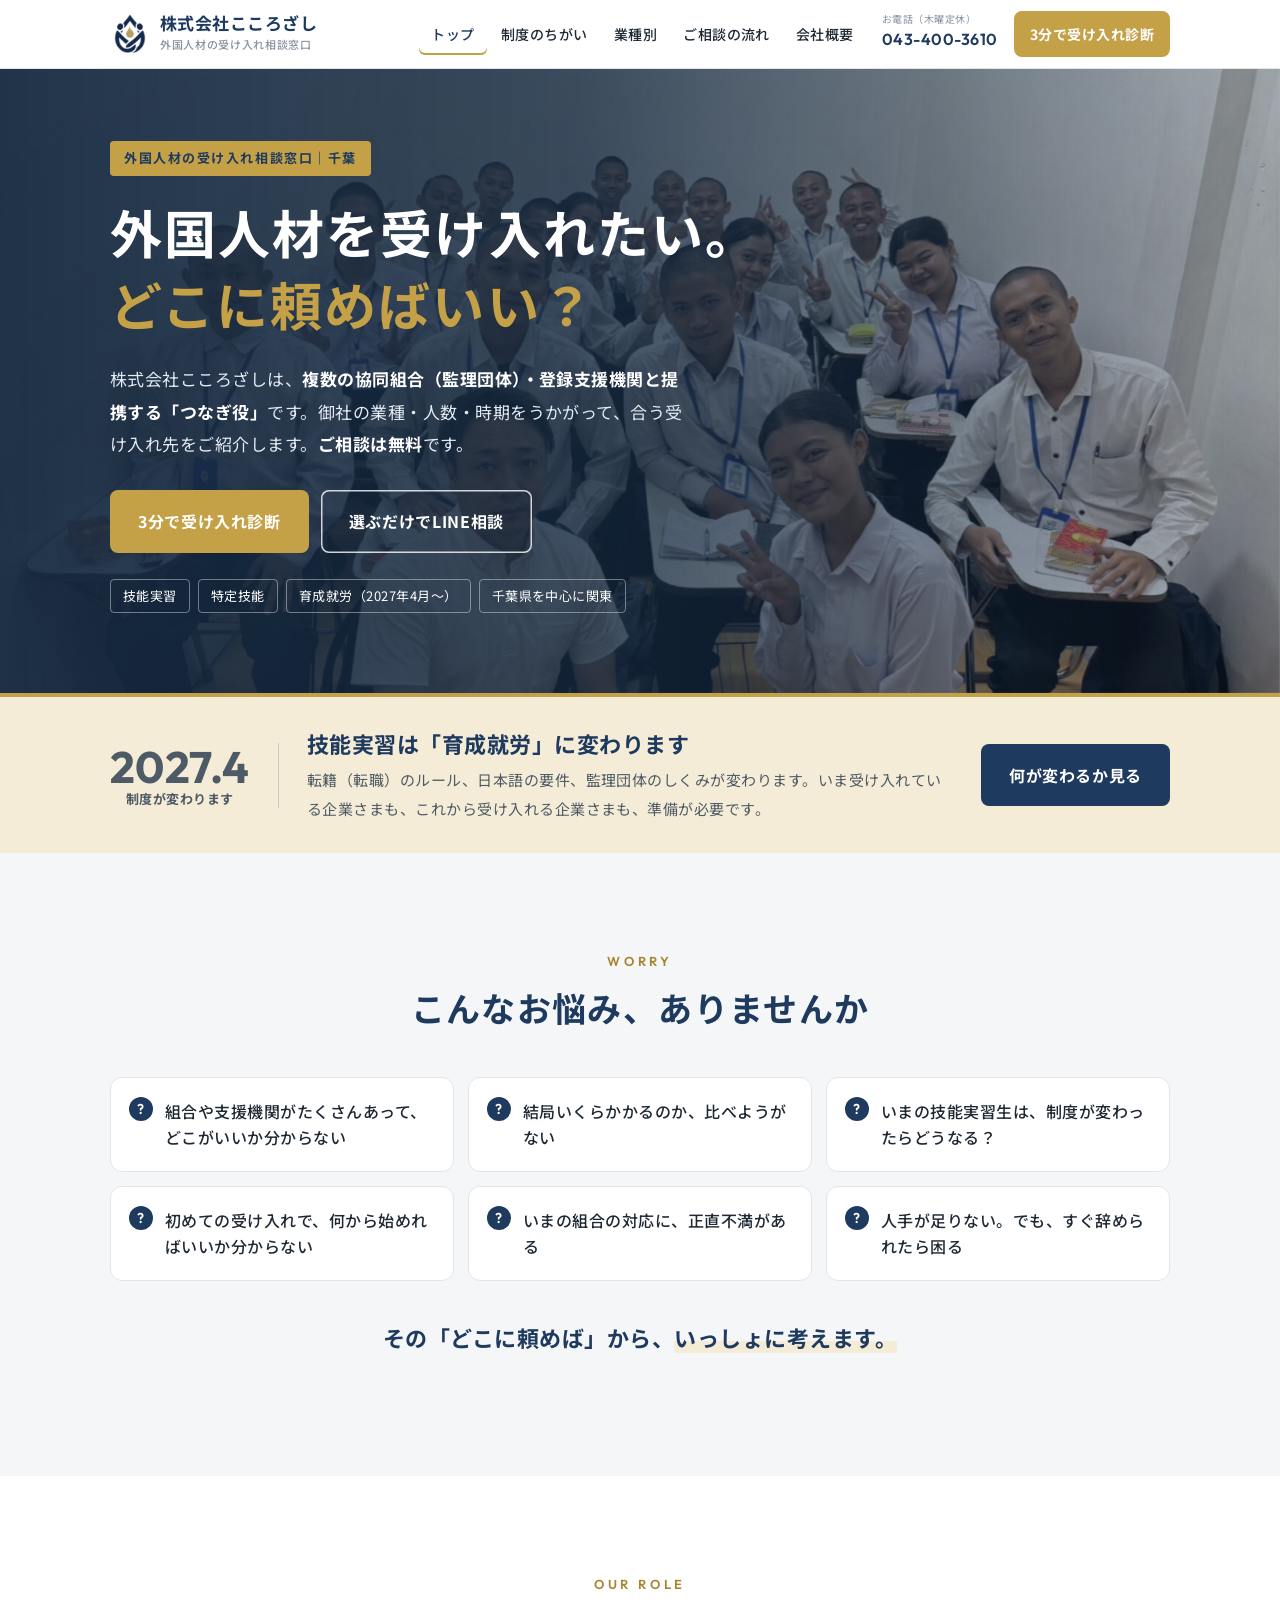
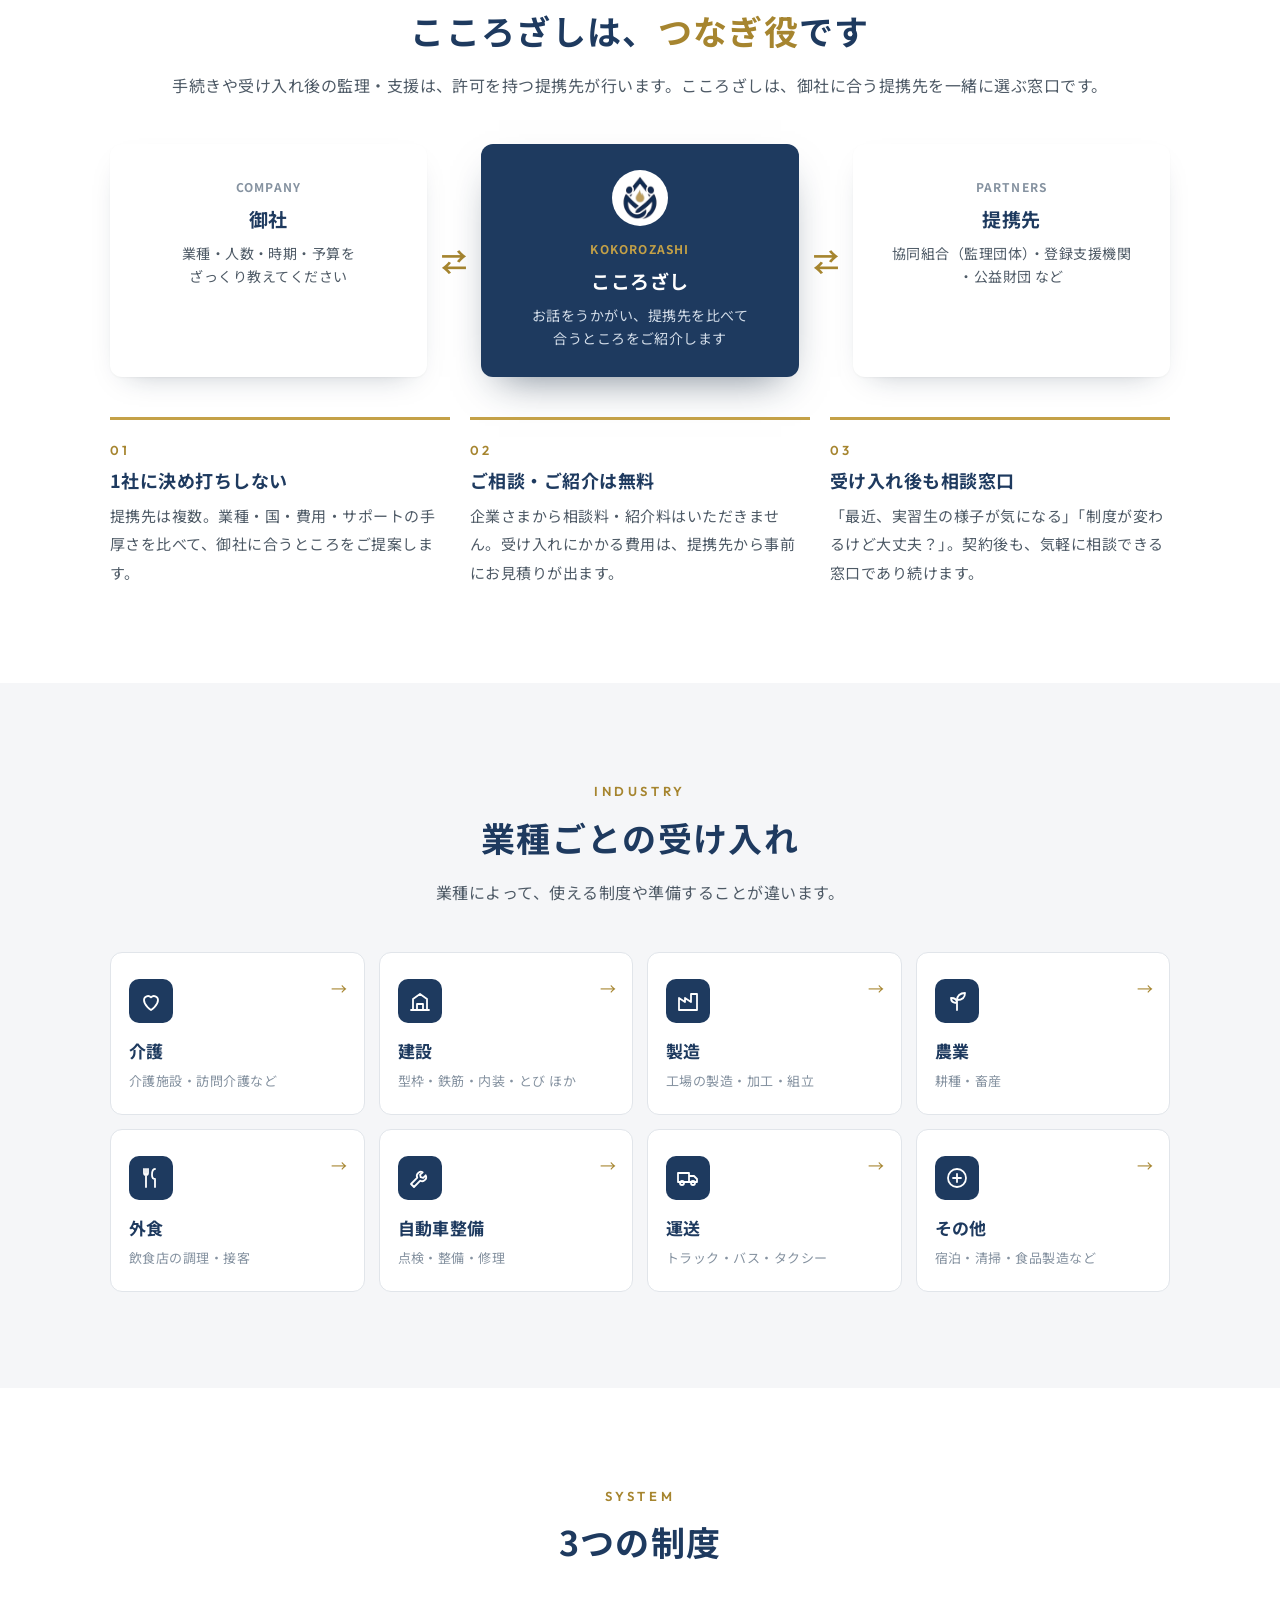
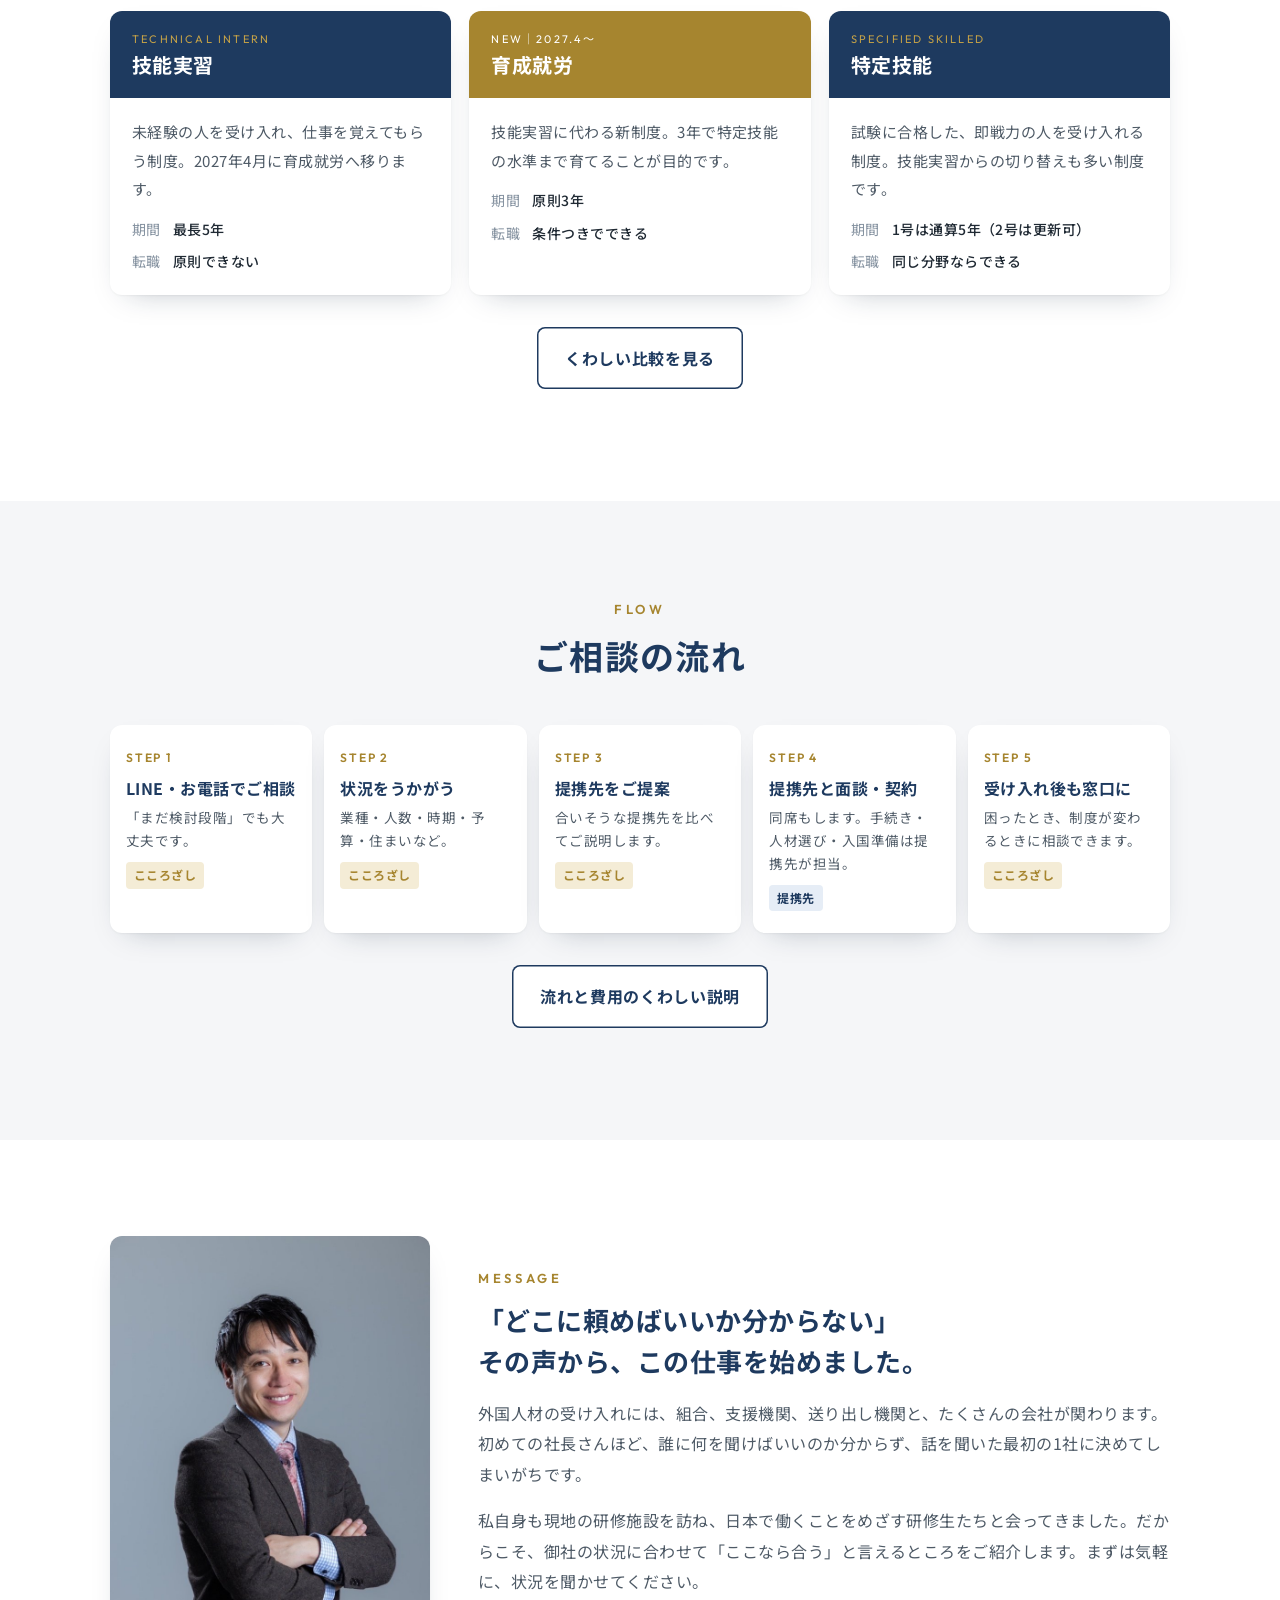
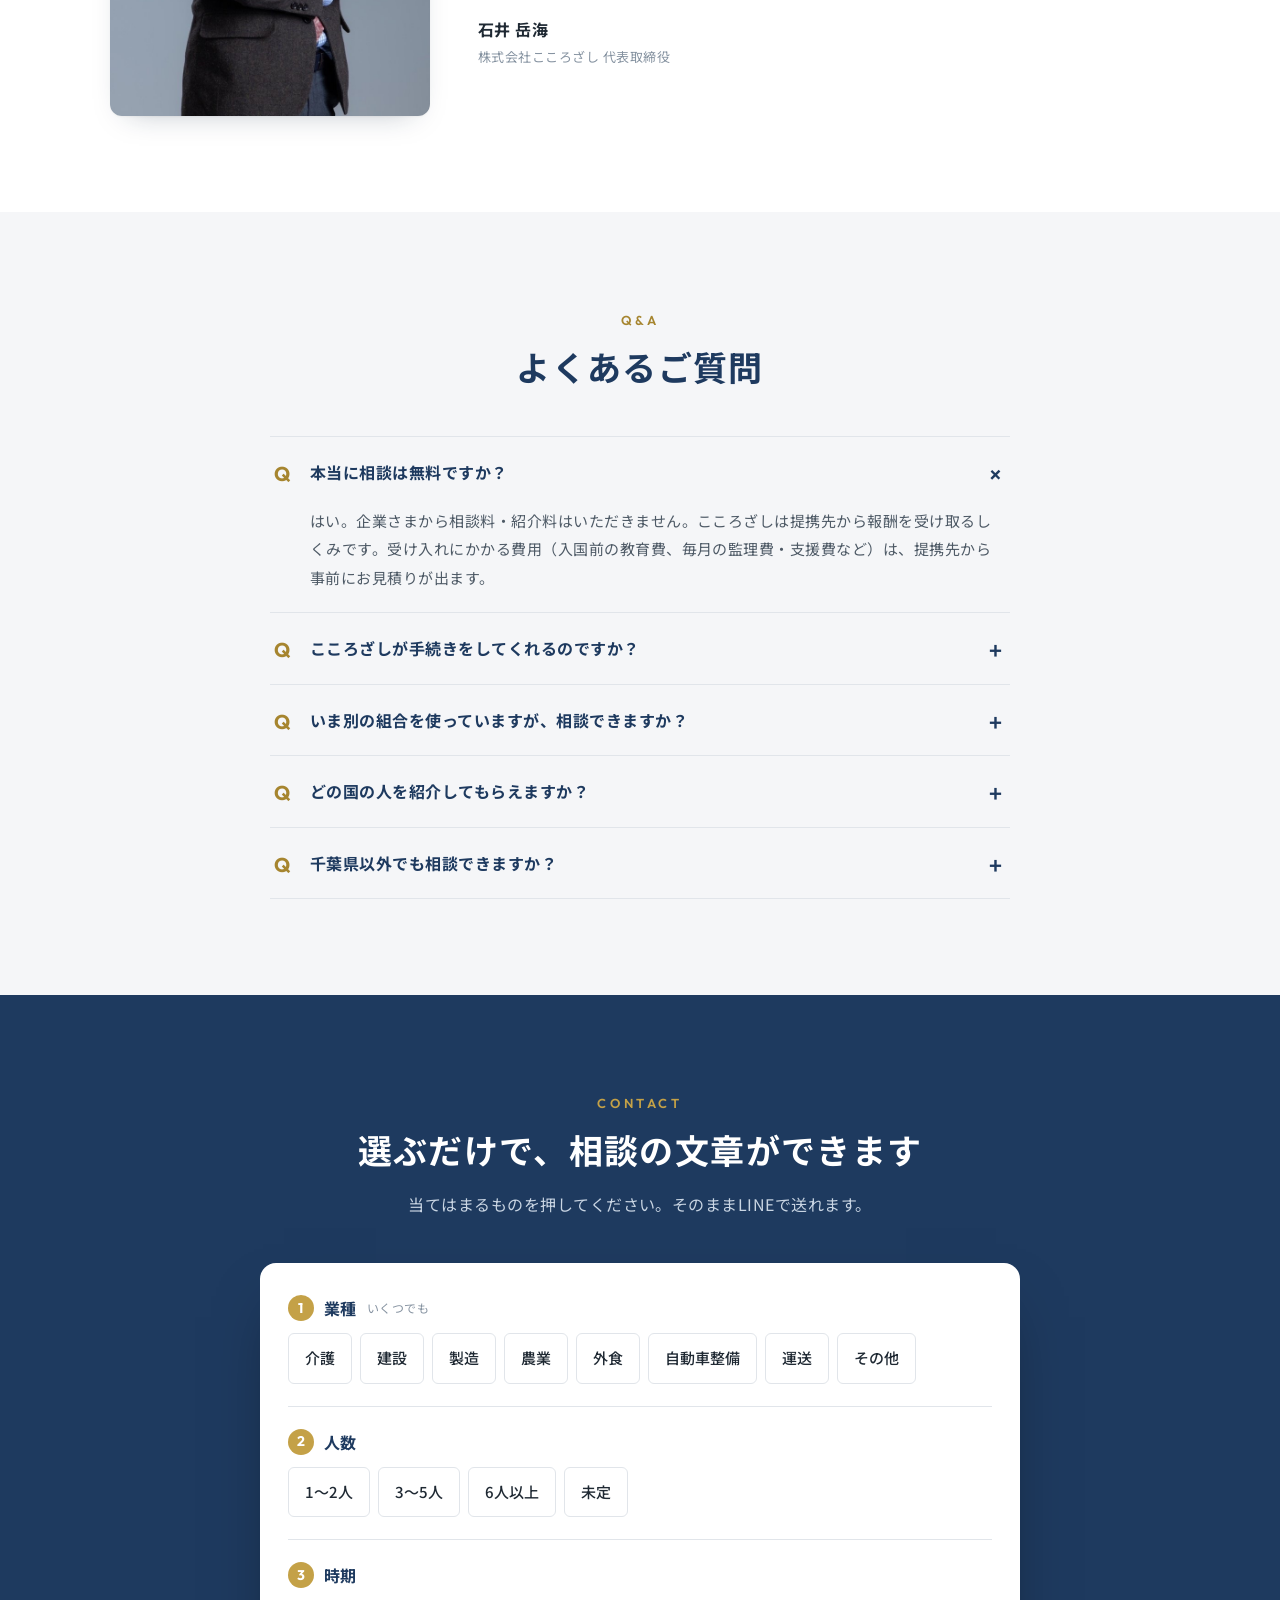
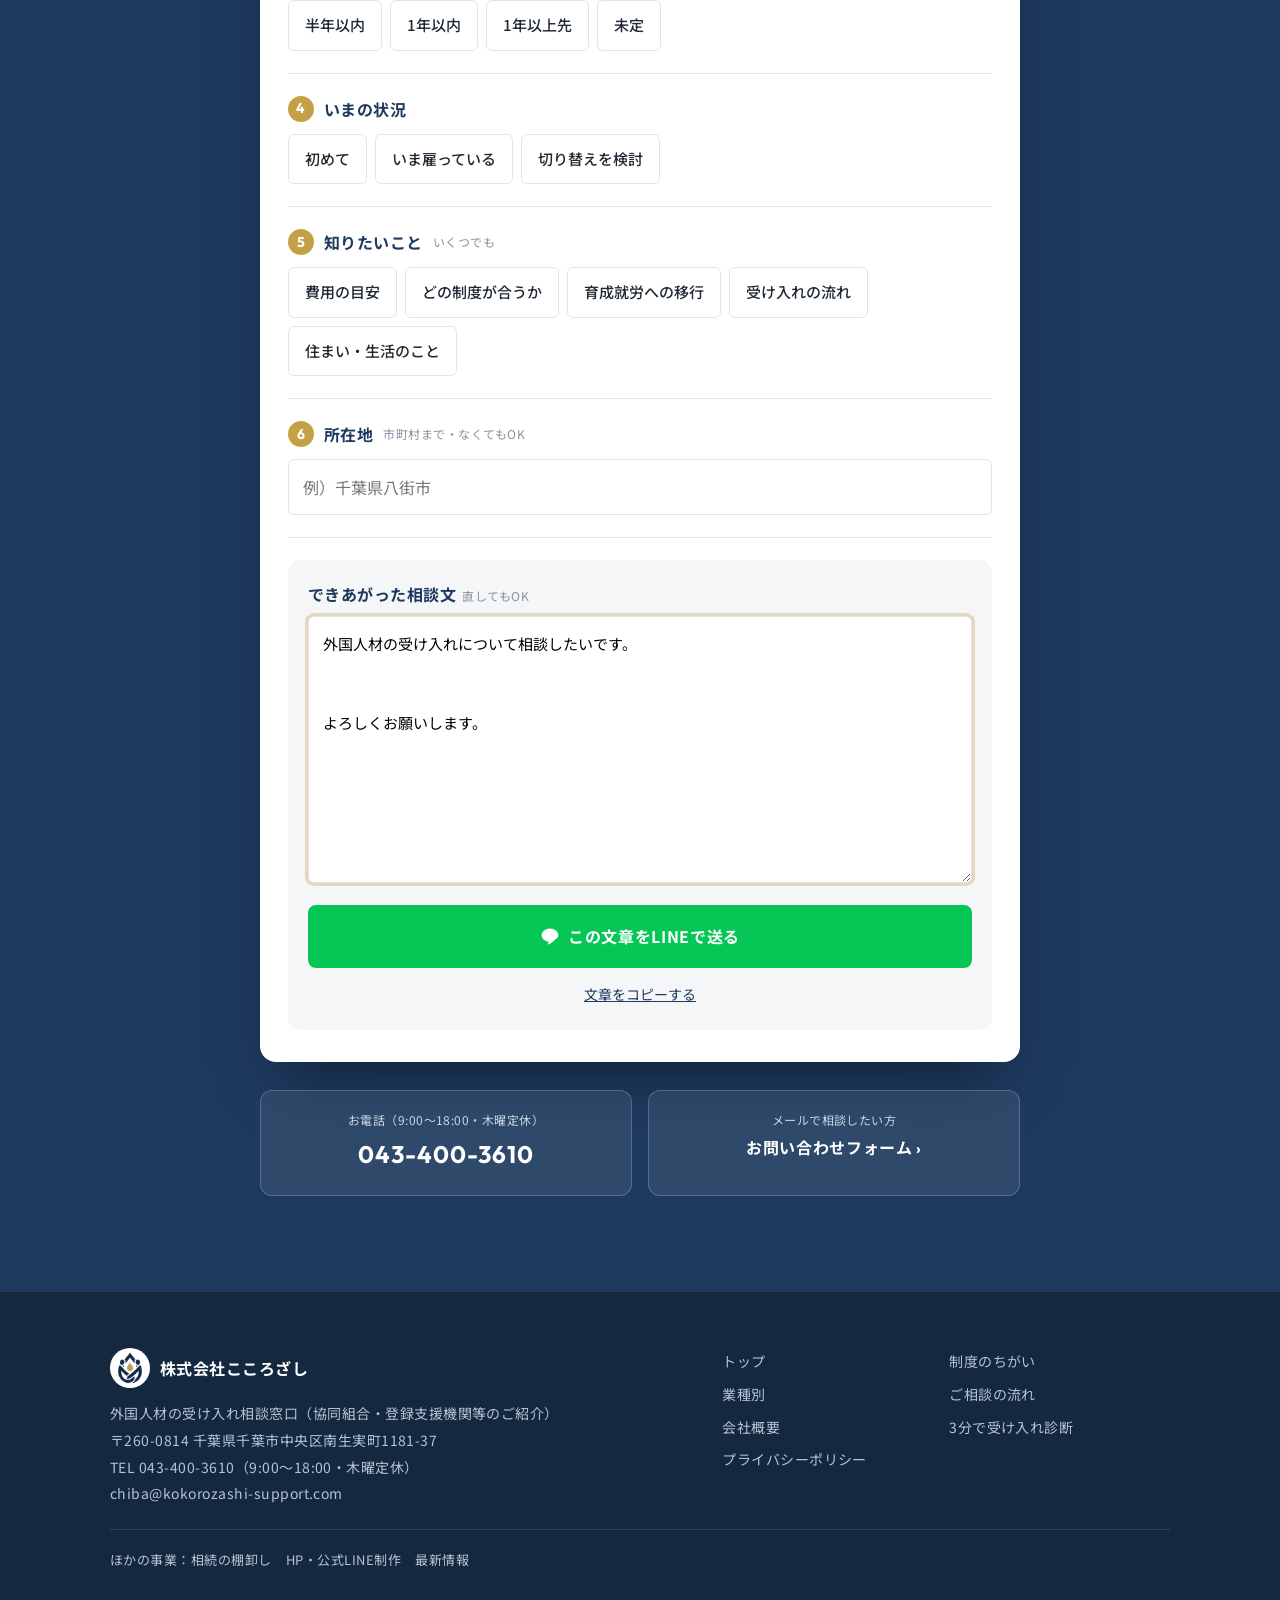
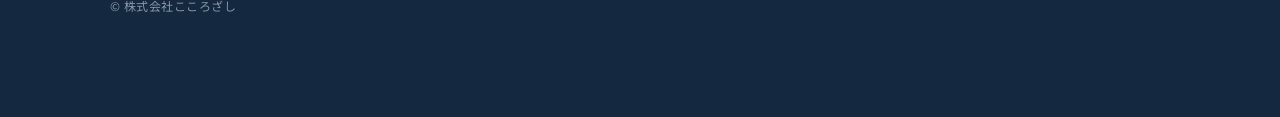
==== commit c72c64f2: "全ページにCloudflare Web Analytics（閲覧数の計測）を追加" ====
--- a/index.html
+++ b/index.html
@@ -191,5 +191,6 @@
   </div>
 </footer>
 <script src="assets/js/main.js"></script>
+<!-- Cloudflare Web Analytics --><script type='module' src='https://static.cloudflareinsights.com/beacon.min.js' data-cf-beacon='{"token": "25b349b0f752403393757a30507615bf"}'></script><!-- End Cloudflare Web Analytics -->
 </body>
 </html>
--- a/assets/css/style.css
+++ b/assets/css/style.css
@@ -136,7 +136,7 @@
 .role-box h3{font-size:19px;color:var(--navy);margin-bottom:8px}
 .role-box p{margin:0;font-size:14px;color:var(--sub);line-height:1.7}
 .role-box.me{background:var(--navy);color:#fff;box-shadow:0 18px 40px -18px rgba(20,40,63,.6)}
-.role-box.me img{width:56px;height:56px;margin:0 auto 6px;background:#fff;border-radius:50%;padding:6px}
+.role-box.me img{width:56px;height:56px;object-fit:contain;margin:0 auto 6px;background:#fff;border-radius:50%;padding:6px}
 .role-box.me h3{color:#fff}.role-box.me .tag{color:var(--gold)}.role-box.me p{color:#D3DDE9}
 .role-arrow{font-size:26px;color:var(--gold-d);font-weight:700}
 @media(max-width:860px){.role{grid-template-columns:1fr}.role-arrow{transform:rotate(90deg);text-align:center}}
@@ -308,7 +308,7 @@
 .ft{background:var(--navy-d);color:#B6C3D2;padding:56px 0 100px;font-size:14px}
 .ft-in{display:grid;grid-template-columns:1.3fr 1fr;gap:30px}
 .ft .fl{display:flex;align-items:center;gap:10px;margin-bottom:12px}
-.ft .fl img{width:40px;height:40px;background:#fff;border-radius:50%;padding:4px}
+.ft .fl img{width:40px;height:40px;object-fit:contain;background:#fff;border-radius:50%;padding:4px}
 .ft .fl b{color:#fff;font-size:16px}
 .ft ul{list-style:none;padding:0;margin:0;display:grid;grid-template-columns:1fr 1fr;gap:6px}
 .ft a{color:#B6C3D2;text-decoration:none}
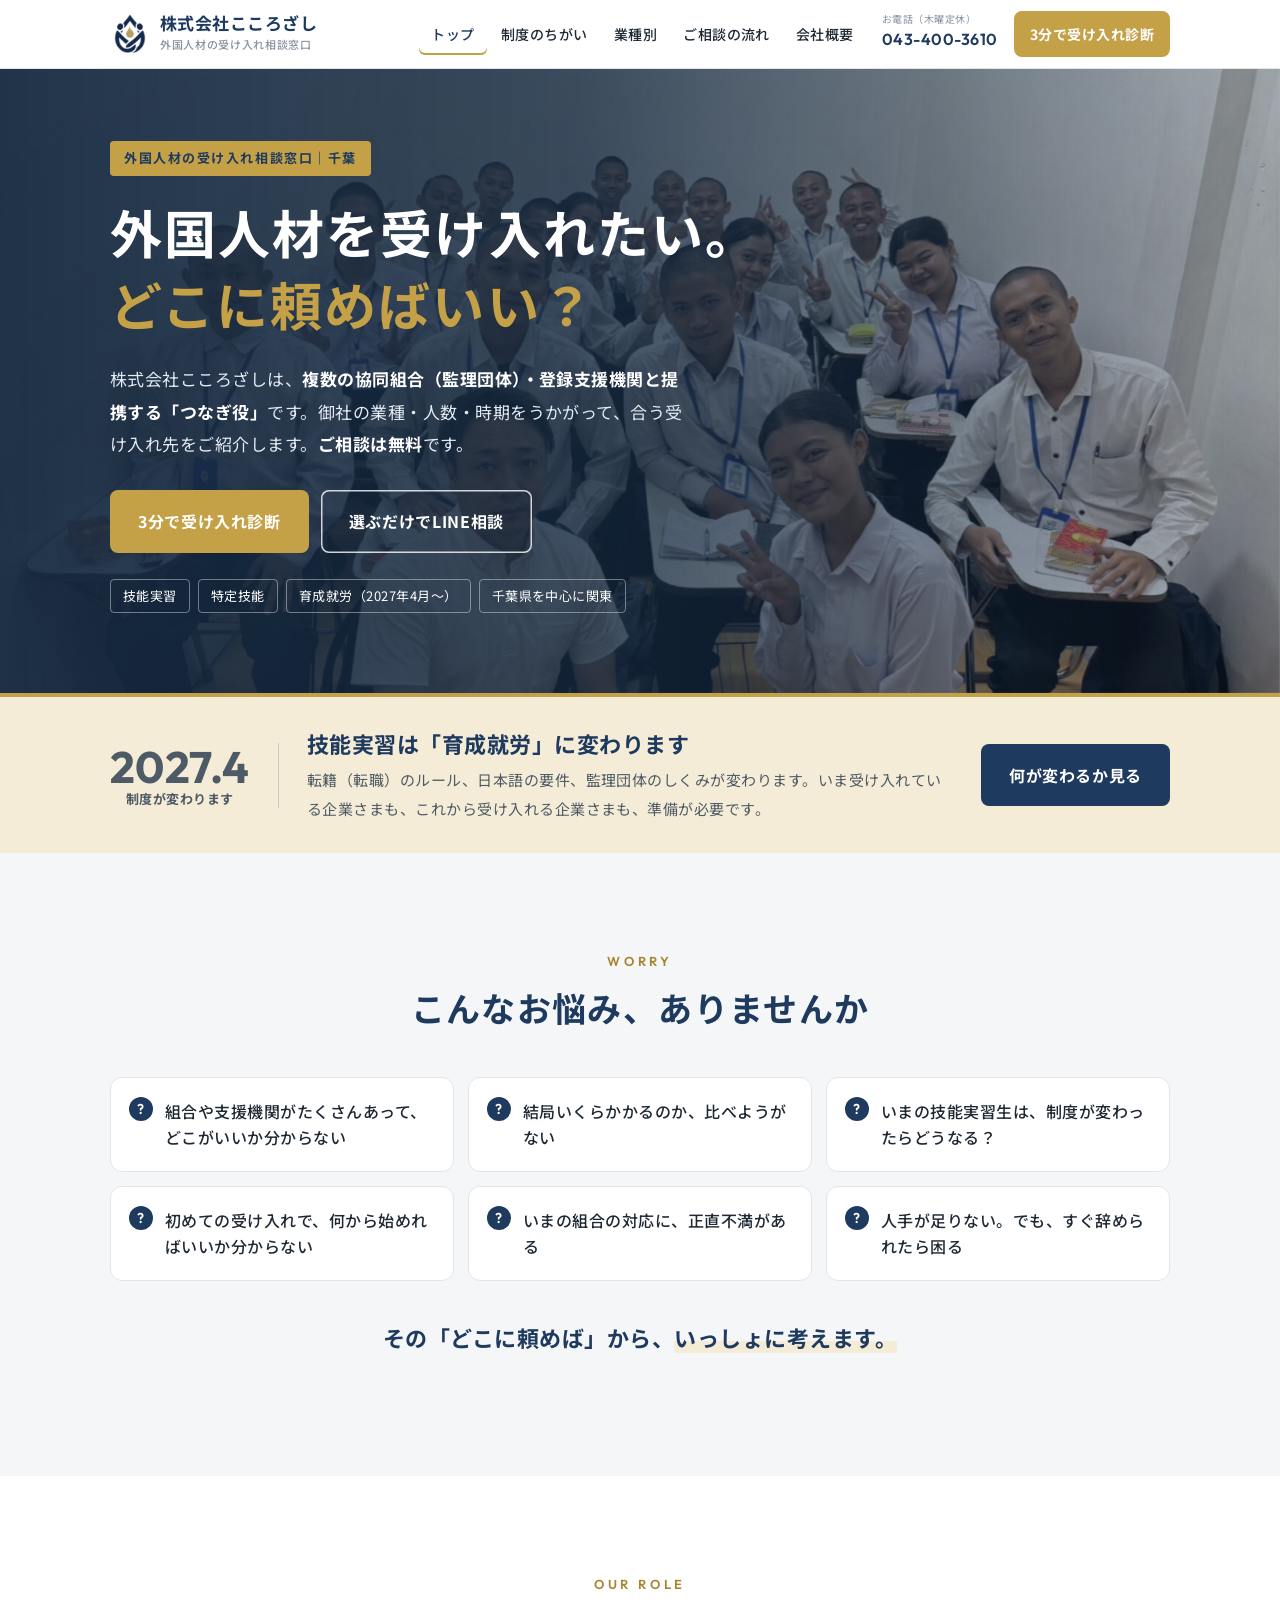
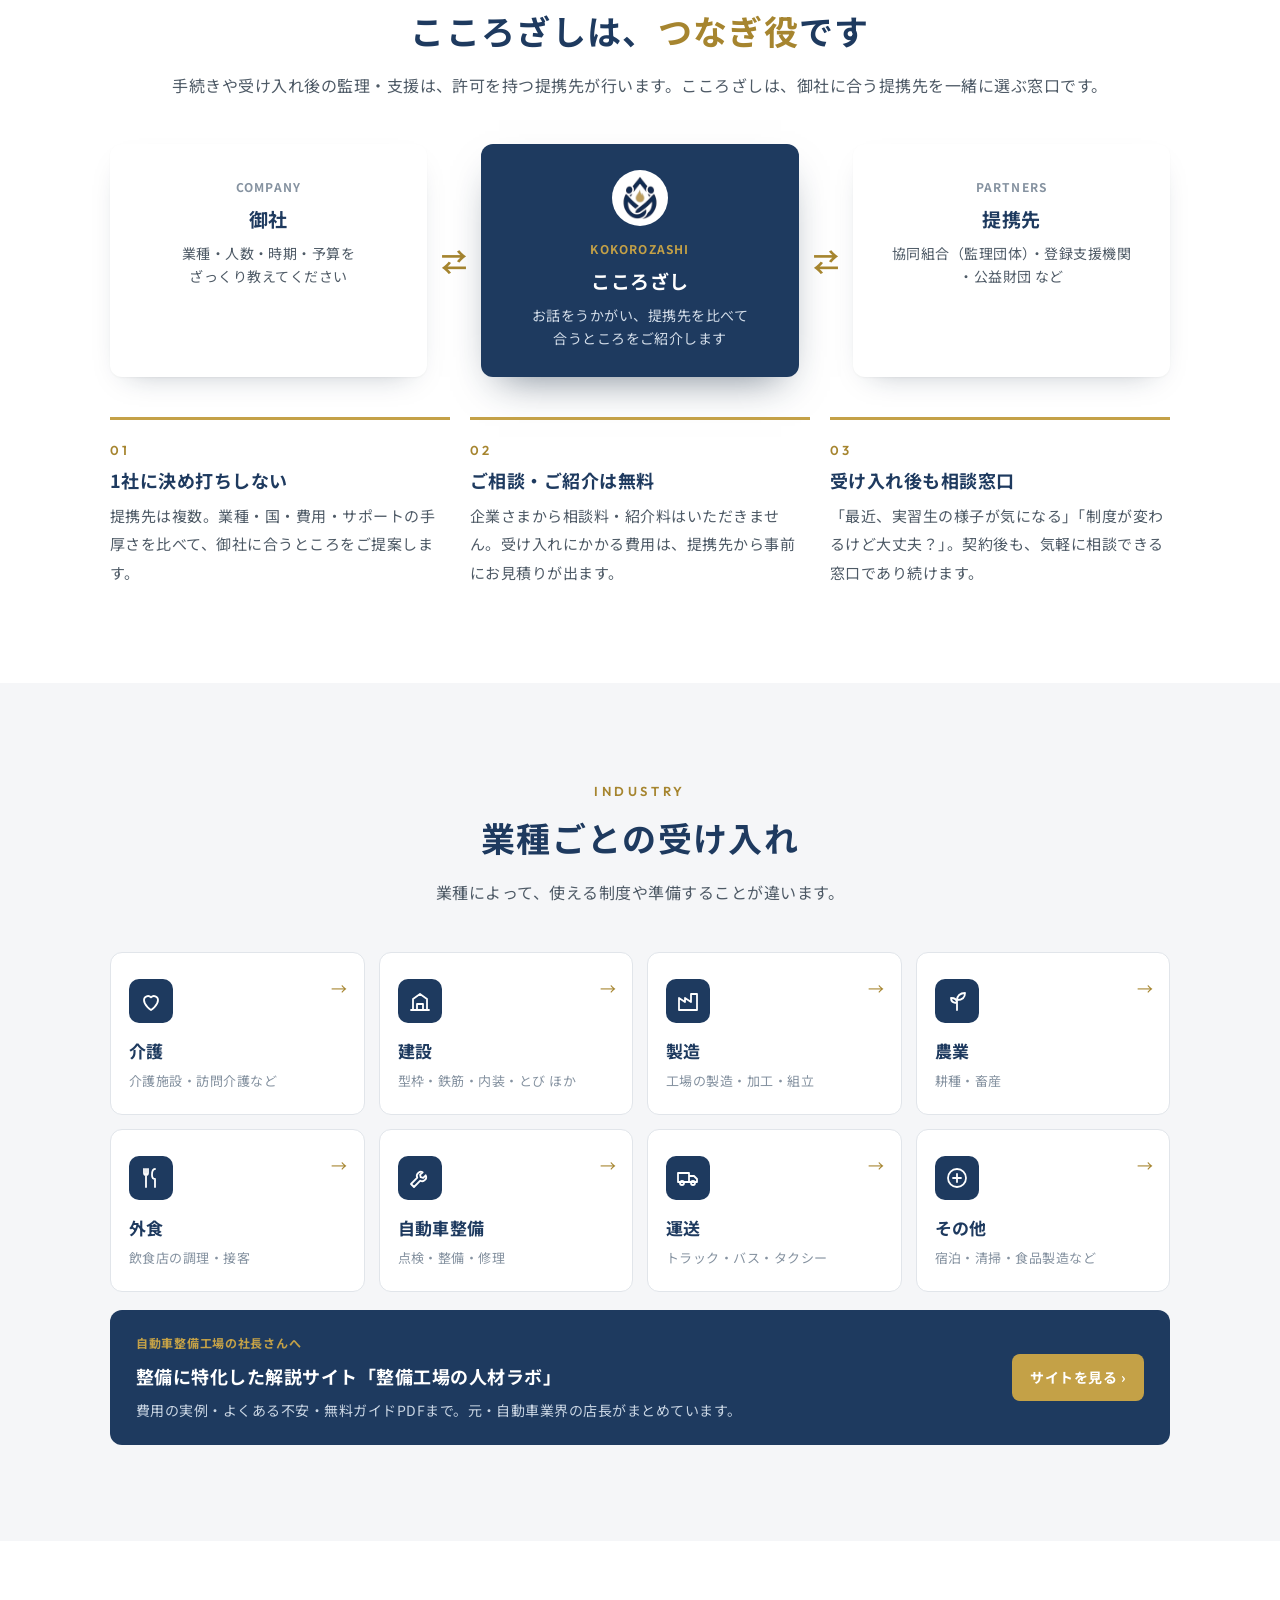
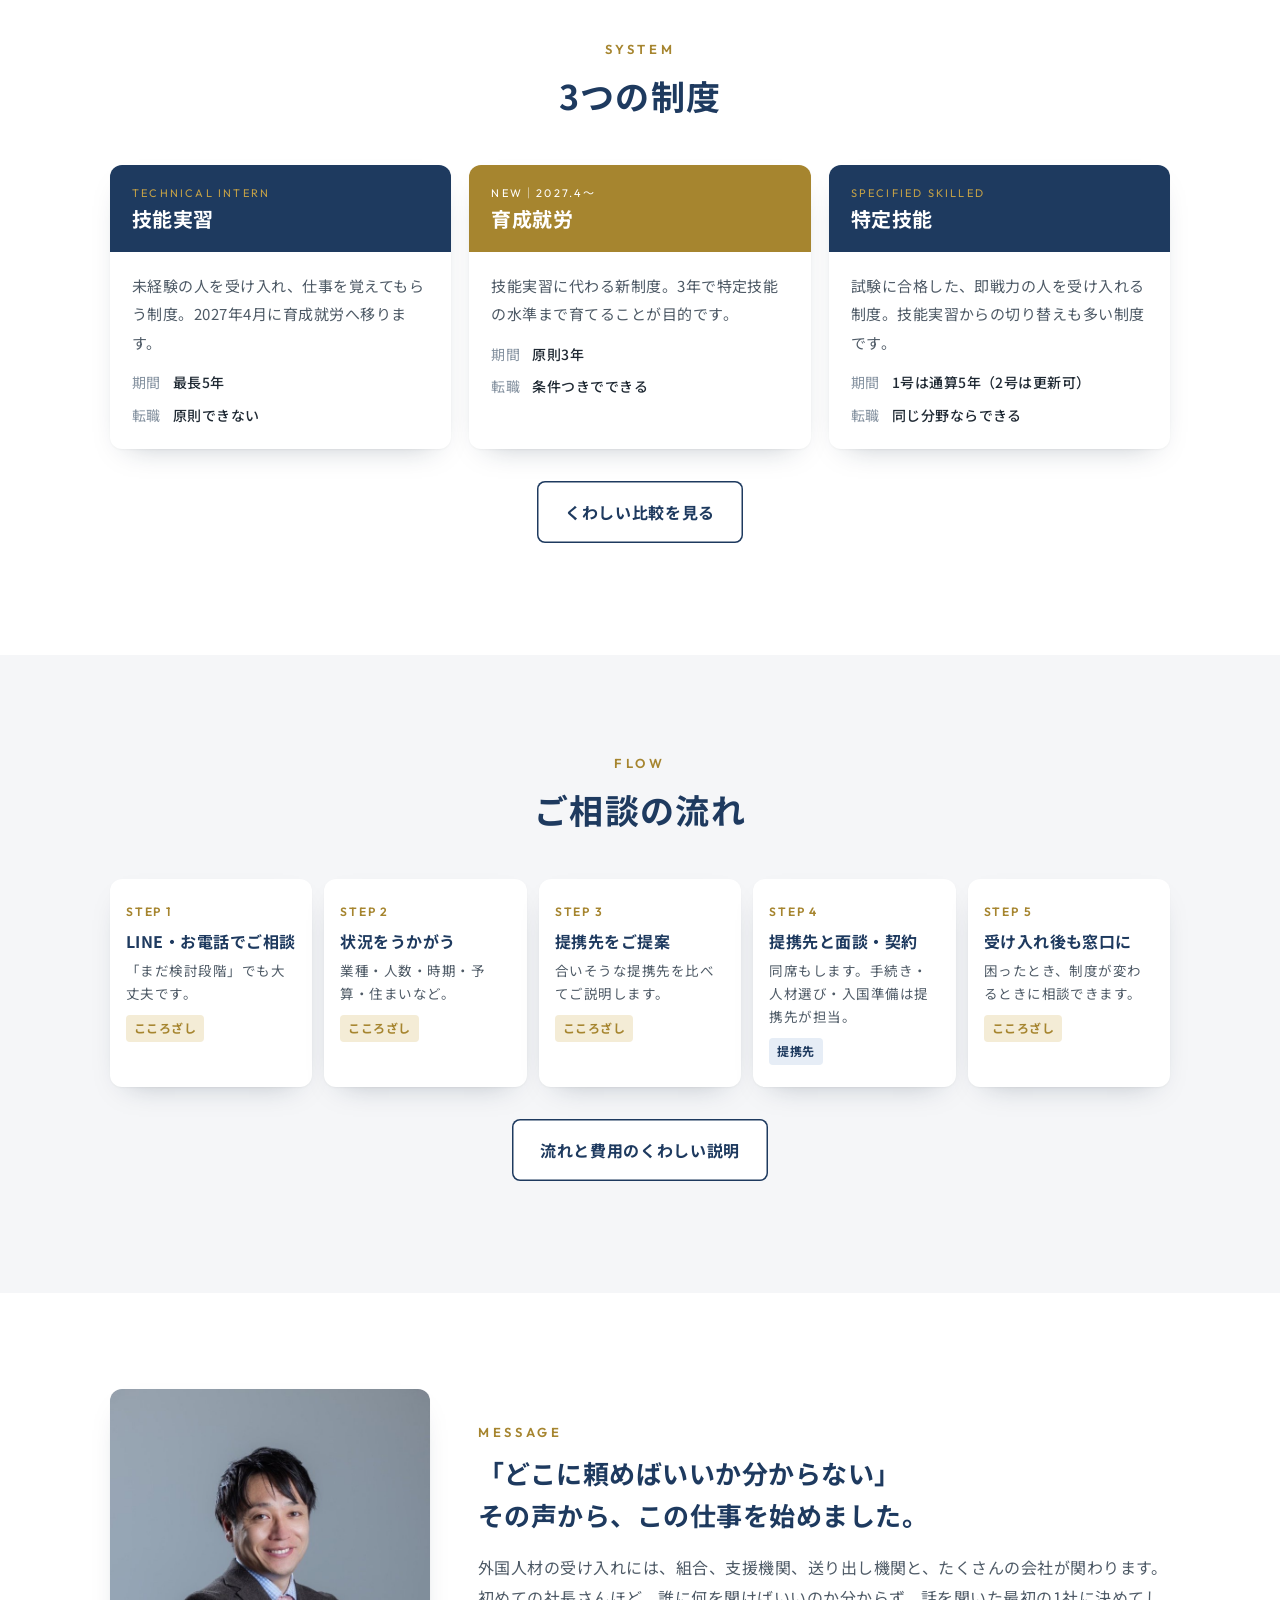
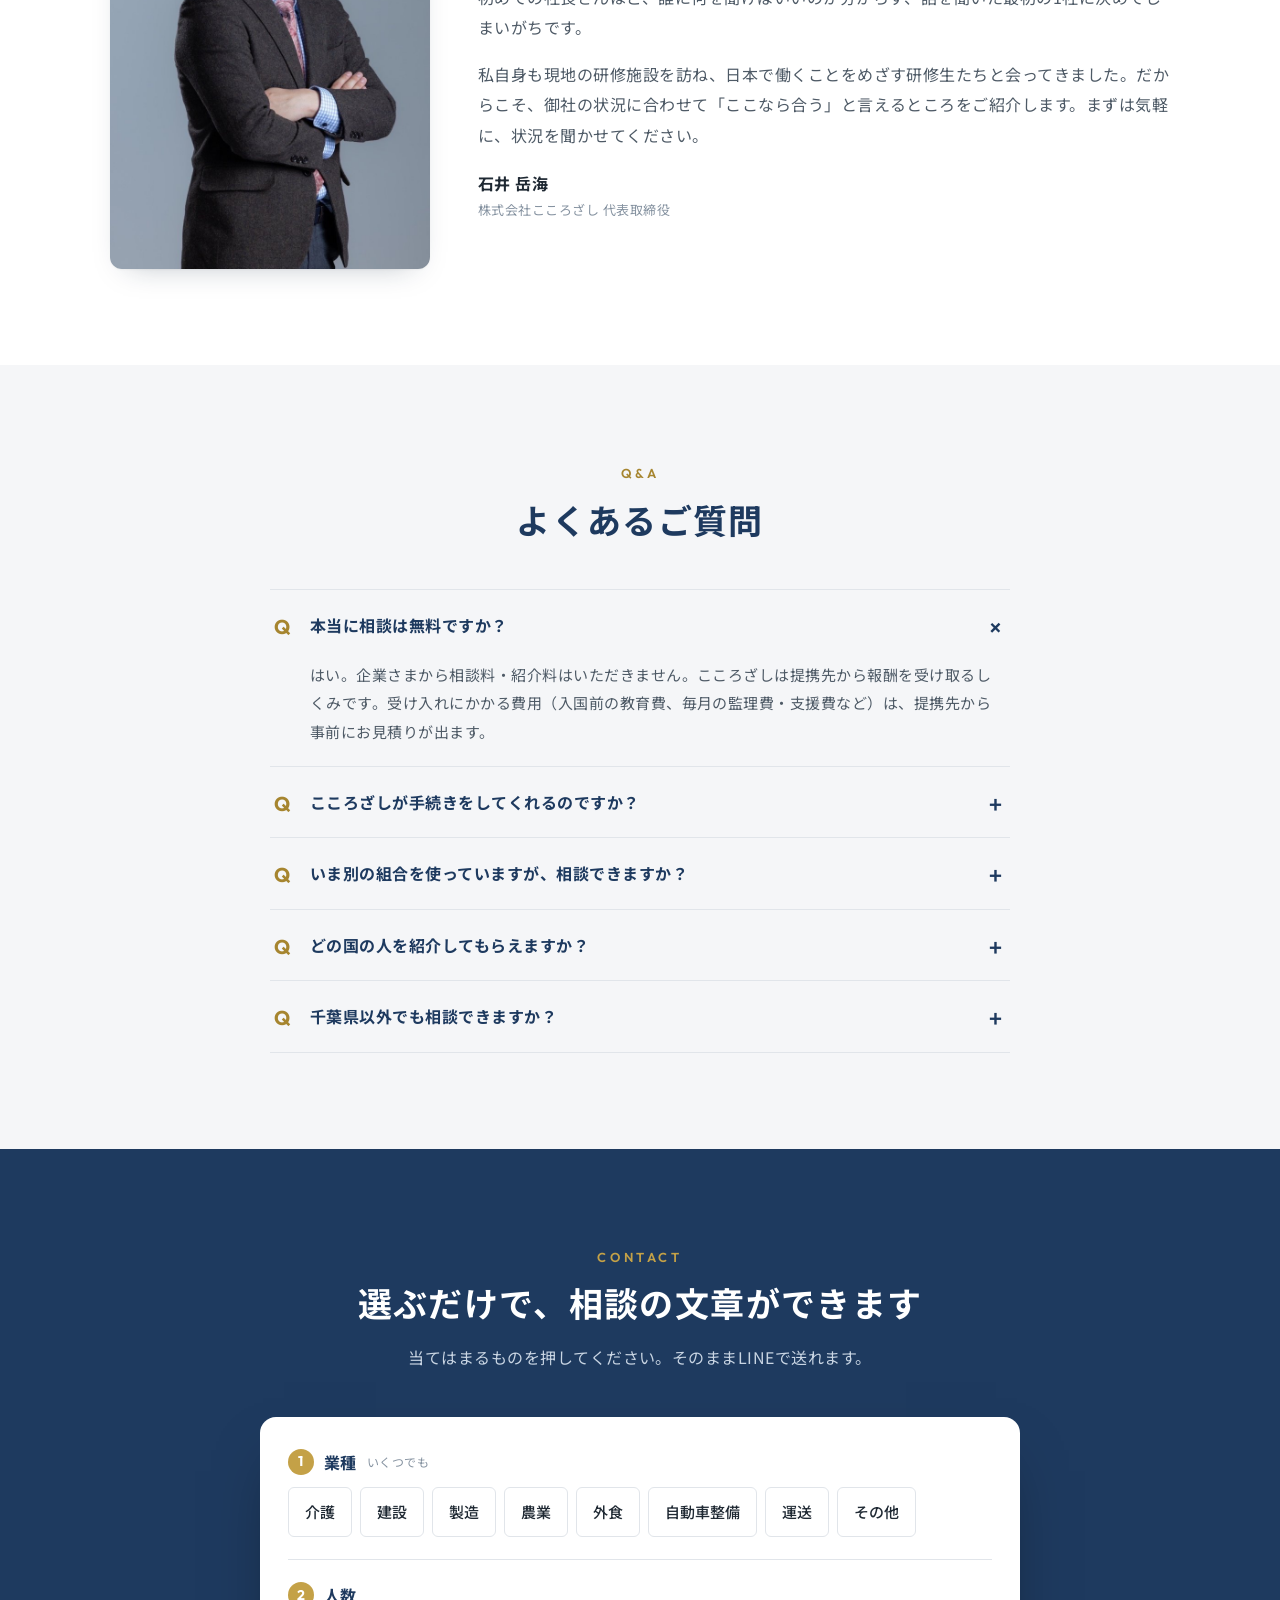
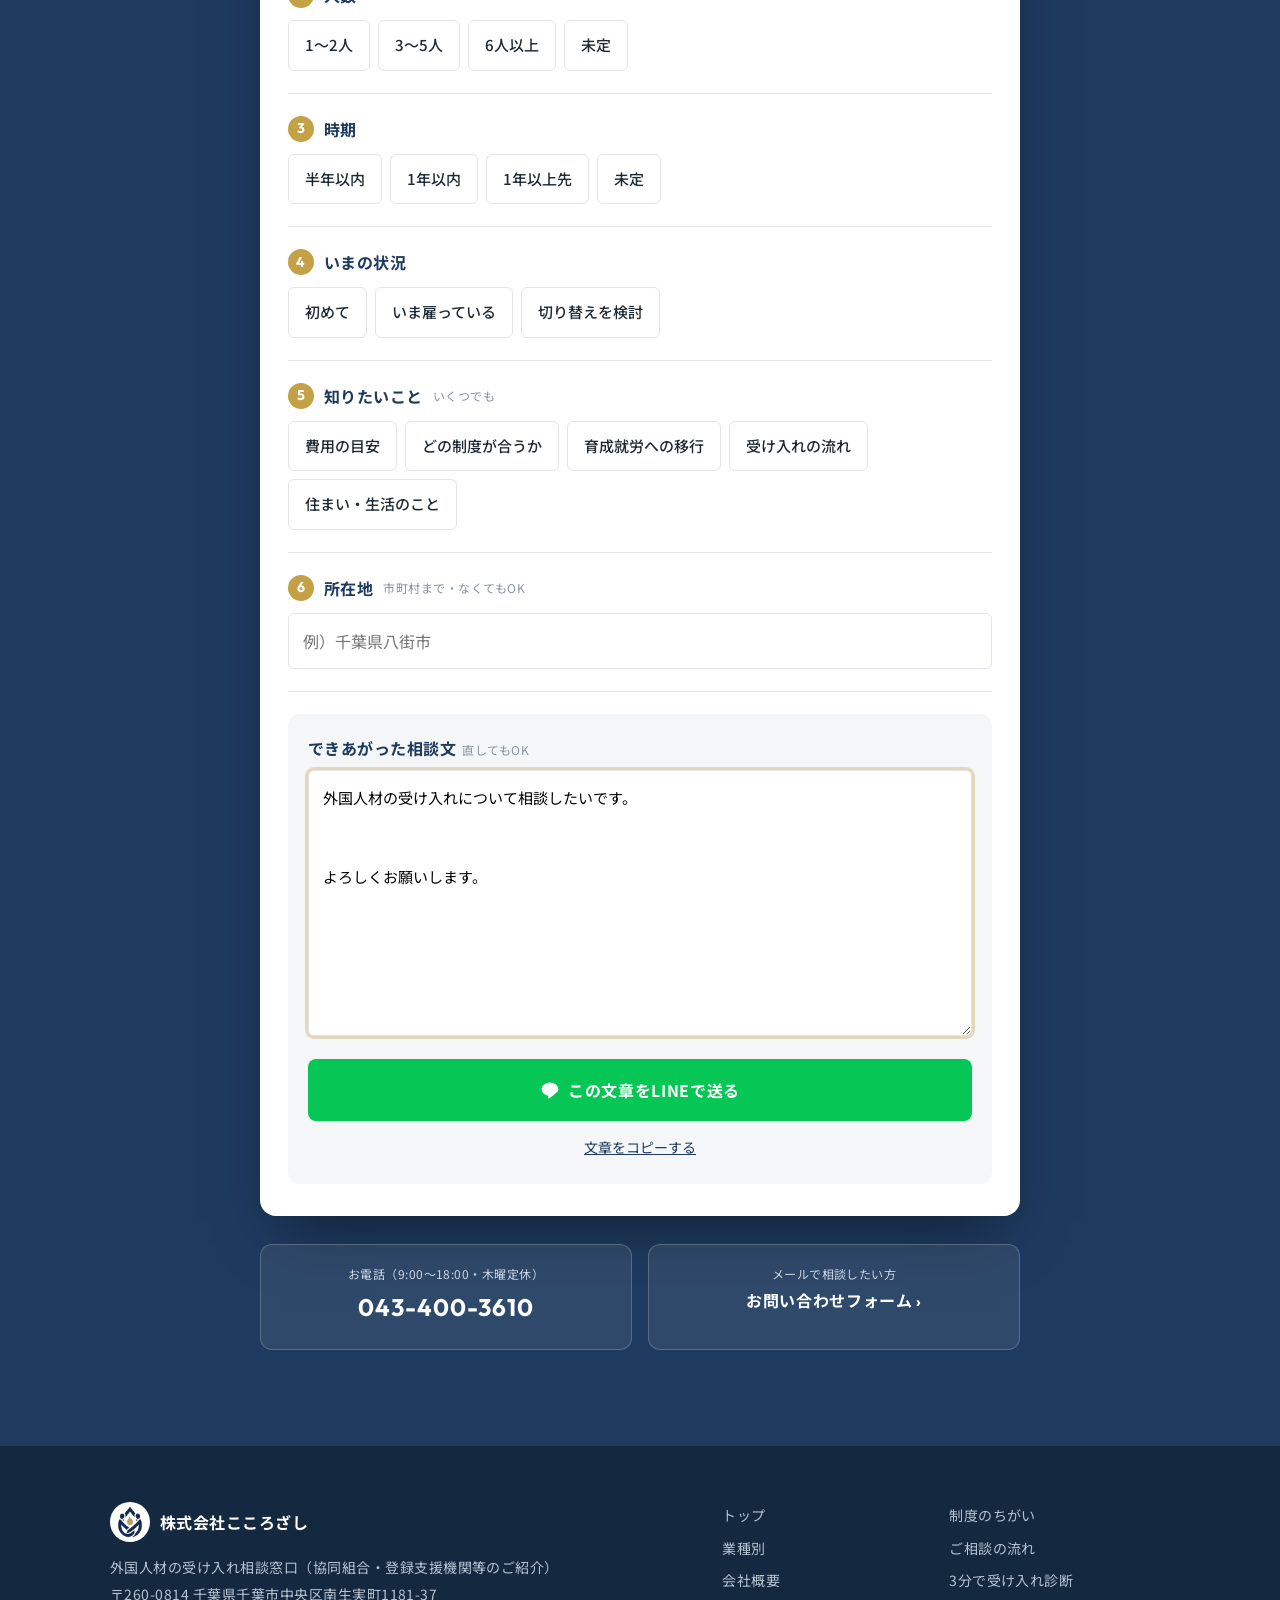
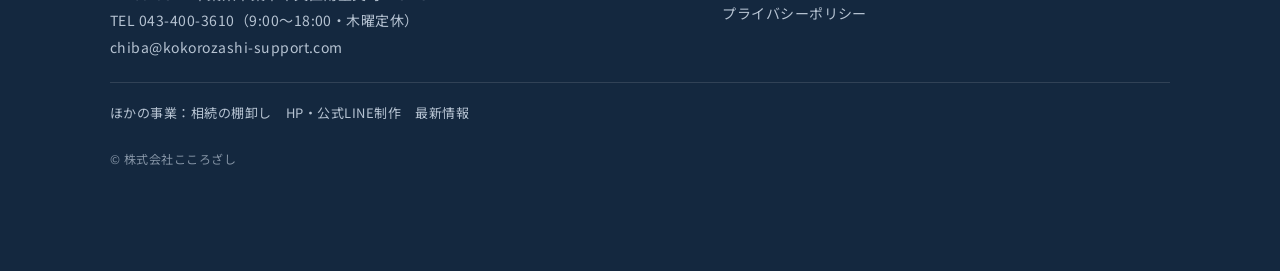
==== commit a5efba18: "Add files via upload" ====
--- a/index.html
+++ b/index.html
@@ -92,6 +92,7 @@
   <div class="wrap">
     <div class="hg center"><p class="en">INDUSTRY</p><h2>業種ごとの受け入れ</h2><p>業種によって、使える制度や準備することが違います。</p></div>
     <div class="inds"><a class="ind" href="gyoushu.html#kaigo"><span class="ic"><svg viewBox="0 0 24 24"><path d="M12 21s-7-4.4-7-10a4 4 0 0 1 7-2.6A4 4 0 0 1 19 11c0 5.6-7 10-7 10z"/></svg></span><b>介護</b><span>介護施設・訪問介護など</span></a><a class="ind" href="gyoushu.html#kensetsu"><span class="ic"><svg viewBox="0 0 24 24"><path d="M3 21h18M5 21V10l7-5 7 5v11M9 21v-6h6v6"/></svg></span><b>建設</b><span>型枠・鉄筋・内装・とび ほか</span></a><a class="ind" href="gyoushu.html#seizou"><span class="ic"><svg viewBox="0 0 24 24"><path d="M3 21V9l6 4V9l6 4V5h6v16z"/></svg></span><b>製造</b><span>工場の製造・加工・組立</span></a><a class="ind" href="gyoushu.html#nougyou"><span class="ic"><svg viewBox="0 0 24 24"><path d="M12 21V11M12 11c0-4 3-7 8-7 0 5-3 7-8 7zM12 14c0-3-2-5-6-5 0 4 2 5 6 5z"/></svg></span><b>農業</b><span>耕種・畜産</span></a><a class="ind" href="gyoushu.html#gaishoku"><span class="ic"><svg viewBox="0 0 24 24"><path d="M7 3v8M5 3v4a2 2 0 0 0 4 0V3M7 11v10M16 3c-2 0-3 3-3 6s1 4 3 4v8"/></svg></span><b>外食</b><span>飲食店の調理・接客</span></a><a class="ind" href="gyoushu.html#seibi"><span class="ic"><svg viewBox="0 0 24 24"><path d="M14.7 6.3a4 4 0 0 0-5.4 5.4L3 18l3 3 6.3-6.3a4 4 0 0 0 5.4-5.4l-2.5 2.5-2.5-.6-.6-2.5z"/></svg></span><b>自動車整備</b><span>点検・整備・修理</span></a><a class="ind" href="gyoushu.html#unsou"><span class="ic"><svg viewBox="0 0 24 24"><path d="M2 7h11v9H2zM13 10h5l3 3v3h-8M6 19a2 2 0 1 0 0-4 2 2 0 0 0 0 4zM17 19a2 2 0 1 0 0-4 2 2 0 0 0 0 4z"/></svg></span><b>運送</b><span>トラック・バス・タクシー</span></a><a class="ind" href="gyoushu.html#sonota"><span class="ic"><svg viewBox="0 0 24 24"><circle cx="12" cy="12" r="9"/><path d="M8 12h8M12 8v8"/></svg></span><b>その他</b><span>宿泊・清掃・食品製造など</span></a></div>
+    <a class="lab" href="https://seibi-lab.pages.dev/" target="_blank" rel="noopener"><span class="lab-tag">自動車整備工場の社長さんへ</span><b>整備に特化した解説サイト「整備工場の人材ラボ」</b><span class="lab-txt">費用の実例・よくある不安・無料ガイドPDFまで。元・自動車業界の店長がまとめています。</span><span class="lab-go">サイトを見る ›</span></a>
   </div>
 </section>
 
--- a/assets/css/style.css
+++ b/assets/css/style.css
@@ -1,341 +1,350 @@
-/* =========================================================
-   株式会社こころざし｜外国人材の受け入れ相談窓口
-   紺 × 金（ブランド色）／写真を大きく／動きは控えめ
-   ========================================================= */
-:root{
-  --navy:#1E3A5F; --navy-d:#14283F; --navy-l:#2C5180;
-  --gold:#C4A147; --gold-d:#A6852F; --gold-l:#F4ECD6;
-  --bg:#F5F6F8; --paper:#FFFFFF; --ink:#1F2933; --sub:#4E5A66; --mute:#8592A0; --line:#E1E5EA;
-  --line-green:#06C755;
-  --sans:"Noto Sans JP","Hiragino Sans","Yu Gothic",sans-serif;
-  --num:"Outfit","Noto Sans JP",sans-serif;
-  --r:12px; --sh:0 1px 2px rgba(0,0,0,.04),0 12px 30px -18px rgba(20,40,63,.35);
-}
-*{box-sizing:border-box}
-html{scroll-behavior:smooth;-webkit-text-size-adjust:100%}
-body{margin:0;background:var(--paper);color:var(--ink);font-family:var(--sans);font-size:16px;line-height:1.9;letter-spacing:.03em;overflow-x:hidden}
-img{max-width:100%;height:auto;display:block}
-a{color:var(--navy-l)}
-h1,h2,h3{line-height:1.5;margin:0;font-weight:700}
-p{margin:0 0 1em}
-.wrap{width:min(1100px,100%);margin:0 auto;padding:0 20px}
-.narrow{width:min(780px,100%);margin:0 auto;padding:0 20px}
-.center{text-align:center}
-.nw{display:inline-block}
-
-/* ---------- ヘッダー ---------- */
-.hd{position:sticky;top:0;z-index:100;background:rgba(255,255,255,.95);backdrop-filter:blur(8px);-webkit-backdrop-filter:blur(8px);border-bottom:1px solid var(--line)}
-.hd-in{display:flex;align-items:center;gap:16px;height:68px}
-.logo{display:flex;align-items:center;gap:10px;text-decoration:none;color:var(--navy);margin-right:auto}
-.logo img{width:40px;height:40px;object-fit:contain}
-.logo b{display:block;font-size:17px;line-height:1.2}
-.logo small{display:block;font-size:11px;color:var(--mute);font-weight:500;letter-spacing:.06em}
-.nav{display:flex;gap:2px}
-.nav a{color:var(--ink);text-decoration:none;font-size:14px;font-weight:500;padding:8px 12px;border-radius:6px}
-.nav a:hover{background:var(--bg)}
-.nav a[aria-current=page]{color:var(--navy);box-shadow:inset 0 -2px 0 var(--gold)}
-.hd-tel{font-family:var(--num);font-weight:600;color:var(--navy);text-decoration:none;font-size:16px;white-space:nowrap}
-.hd-tel small{display:block;font-family:var(--sans);font-size:10px;color:var(--mute);font-weight:400;line-height:1}
-.hd-cta{background:var(--gold);color:#fff;text-decoration:none;font-weight:700;font-size:14px;padding:10px 16px;border-radius:8px;white-space:nowrap}
-.hd-cta:hover{background:var(--gold-d)}
-.burger{display:none;width:44px;height:44px;border:0;border-radius:8px;background:var(--navy);position:relative;cursor:pointer}
-.burger span{position:absolute;left:13px;width:18px;height:2px;background:#fff;transition:.3s}
-.burger span:nth-child(1){top:15px}.burger span:nth-child(2){top:21px}.burger span:nth-child(3){top:27px}
-.burger.on span:nth-child(1){top:21px;transform:rotate(45deg)}
-.burger.on span:nth-child(2){opacity:0}
-.burger.on span:nth-child(3){top:21px;transform:rotate(-45deg)}
-.nav-sp{display:none}
-@media(max-width:960px){
-  .nav,.hd-tel,.hd-cta{display:none}
-  .burger{display:block}
-  .nav-sp{display:block;position:fixed;inset:68px 0 auto 0;background:#fff;padding:6px 20px 20px;border-bottom:1px solid var(--line);box-shadow:0 20px 30px -20px rgba(0,0,0,.3);opacity:0;visibility:hidden;transform:translateY(-8px);transition:.3s}
-  .nav-sp.show{opacity:1;visibility:visible;transform:none}
-  .nav-sp a{display:flex;justify-content:space-between;padding:14px 4px;border-bottom:1px solid var(--line);text-decoration:none;color:var(--ink);font-weight:500}
-  .nav-sp a::after{content:"›";color:var(--mute)}
-  .nav-sp .sp-cta{display:grid;grid-template-columns:1fr 1fr;gap:8px;margin-top:14px}
-  .nav-sp .sp-cta a{border:0;justify-content:center;border-radius:8px;color:#fff;font-weight:700;background:var(--navy)}
-  .nav-sp .sp-cta a.l{background:var(--line-green)}
-  .nav-sp .sp-cta a::after{display:none}
-}
-
-/* ---------- ボタン ---------- */
-.btn{display:inline-flex;align-items:center;justify-content:center;gap:8px;font-family:inherit;font-weight:700;font-size:16px;text-decoration:none;border:0;border-radius:8px;padding:16px 28px;cursor:pointer;transition:background .2s,transform .2s;letter-spacing:.04em}
-.btn:hover{transform:translateY(-1px)}
-.btn-gold{background:var(--gold);color:#fff}.btn-gold:hover{background:var(--gold-d)}
-.btn-navy{background:var(--navy);color:#fff}.btn-navy:hover{background:var(--navy-d)}
-.btn-line{background:var(--line-green);color:#fff}.btn-line:hover{background:#05B04B}
-.btn-line::before{content:"";width:20px;height:20px;background:url("data:image/svg+xml,%3Csvg xmlns='http://www.w3.org/2000/svg' viewBox='0 0 24 24'%3E%3Cpath fill='%23fff' d='M12 3C6.5 3 2 6.6 2 11c0 3.9 3.5 7.2 8.3 7.9l-.6 2.7c-.1.5.4.8.8.6 2.1-1.2 6.2-4 8.1-6.2C20.7 14.6 22 12.9 22 11c0-4.4-4.5-8-10-8z'/%3E%3C/svg%3E") center/contain no-repeat}
-.btn-ghost{background:transparent;color:#fff;box-shadow:inset 0 0 0 1.5px rgba(255,255,255,.8)}.btn-ghost:hover{background:rgba(255,255,255,.12)}
-.btn-out{background:#fff;color:var(--navy);box-shadow:inset 0 0 0 1.5px var(--navy)}.btn-out:hover{background:var(--navy);color:#fff}
-.btn-w{width:100%}
-
-/* ---------- 見出し ---------- */
-.sec{padding:96px 0}
-.sec-bg{background:var(--bg)}
-.sec-navy{background:var(--navy);color:#fff}
-.hg{margin-bottom:44px}
-.hg.center{text-align:center}
-.hg .en{font-family:var(--num);font-size:13px;font-weight:600;letter-spacing:.28em;color:var(--gold-d);margin:0 0 8px}
-.sec-navy .hg .en{color:var(--gold)}
-.hg h2{font-size:clamp(24px,4.8vw,34px);color:var(--navy);letter-spacing:.04em}
-.sec-navy .hg h2{color:#fff}
-.hg h2 em{font-style:normal;color:var(--gold-d)}
-.sec-navy .hg h2 em{color:var(--gold)}
-.hg p{color:var(--sub);margin:14px 0 0}
-.sec-navy .hg p{color:#C9D5E3}
-@media(max-width:760px){.sec{padding:72px 0}.hg{margin-bottom:32px}}
-
-/* ---------- ヒーロー ---------- */
-.hero{position:relative;color:#fff;overflow:hidden;min-height:620px;display:flex;align-items:center}
-.hero-bg{position:absolute;inset:0;background:center 30%/cover no-repeat;transform:scale(1.06);animation:zoom 14s ease-out forwards}
-.hero::before{content:"";position:absolute;inset:0;background:linear-gradient(90deg,rgba(20,40,63,.94) 0%,rgba(20,40,63,.82) 45%,rgba(20,40,63,.35) 100%);z-index:1}
-.hero-in{position:relative;z-index:2;padding:72px 20px 80px}
-.hero .eyebrow{display:inline-block;font-size:13px;font-weight:700;letter-spacing:.12em;color:var(--navy);background:var(--gold);padding:5px 14px;border-radius:4px;margin:0 0 20px}
-.hero h1{font-size:clamp(30px,6vw,52px);line-height:1.4;letter-spacing:.04em;margin-bottom:22px}
-.hero h1 em{font-style:normal;color:var(--gold)}
-.hero h1 .ln{display:block;overflow:hidden}
-.hero h1 .ln>span{display:inline-block;transform:translateY(105%);animation:up .9s cubic-bezier(.2,.8,.2,1) forwards}
-.hero h1 .ln:nth-child(2)>span{animation-delay:.12s}
-.hero-lead{font-size:17px;max-width:34em;color:#E4EBF3;opacity:0;animation:fadeup .9s .4s forwards}
-.hero-lead b{color:#fff}
-.hero-cta{display:flex;flex-wrap:wrap;gap:12px;margin:30px 0 26px;opacity:0;animation:fadeup .9s .55s forwards}
-.hero-tags{display:flex;flex-wrap:wrap;gap:8px;list-style:none;padding:0;margin:0;opacity:0;animation:fadeup .9s .7s forwards}
-.hero-tags li{font-size:13px;border:1px solid rgba(255,255,255,.4);border-radius:4px;padding:4px 12px}
-@media(max-width:760px){
-  .hero{min-height:0}
-  .hero::before{background:linear-gradient(180deg,rgba(20,40,63,.15) 0,rgba(20,40,63,.55) 200px,rgba(20,40,63,.95) 330px)}
-  .hero-bg{bottom:auto;height:340px;background-position:center 30%;background-size:cover}
-  .hero{background:var(--navy-d)}
-  .hero-in{padding:250px 20px 56px}
-  .hero-lead{font-size:15.5px}
-  .hero-cta .btn{width:100%}
-}
-
-/* ---------- 育成就労の帯 ---------- */
-.band{background:var(--gold-l);border-top:4px solid var(--gold)}
-.band-in{display:grid;grid-template-columns:auto 1fr auto;gap:28px;align-items:center;padding:30px 20px}
-.band-date{font-family:var(--num);font-weight:600;color:var(--navy);line-height:1.1;text-align:center;border-right:1px solid rgba(30,58,95,.2);padding-right:28px}
-.band-date b{display:block;font-size:44px}
-.band-date small{font-family:var(--sans);font-size:13px;font-weight:700}
-.band h2{font-size:clamp(18px,3.6vw,22px);color:var(--navy);margin-bottom:6px}
-.band p{margin:0;color:var(--sub);font-size:15px}
-@media(max-width:760px){.band-in{grid-template-columns:1fr;gap:14px;text-align:center}.band-date{border:0;padding:0}}
-
-/* ---------- 悩み ---------- */
-.worry{display:grid;grid-template-columns:repeat(3,1fr);gap:14px;list-style:none;padding:0;margin:0}
-.worry li{background:#fff;border:1px solid var(--line);border-radius:var(--r);padding:20px 20px 20px 54px;position:relative;font-weight:500;line-height:1.65}
-.worry li::before{content:"?";position:absolute;left:18px;top:19px;width:24px;height:24px;border-radius:50%;background:var(--navy);color:#fff;font-family:var(--num);font-weight:600;font-size:14px;display:grid;place-items:center;line-height:1}
-@media(max-width:860px){.worry{grid-template-columns:1fr}}
-.answer{margin-top:36px;text-align:center;font-size:clamp(18px,3.6vw,22px);font-weight:700;color:var(--navy)}
-.answer em{font-style:normal;background:linear-gradient(transparent 62%,var(--gold-l) 62%)}
-
-/* ---------- つなぎ役の図 ---------- */
-.role{display:grid;grid-template-columns:1fr auto 1fr auto 1fr;gap:14px;align-items:center}
-.role-box{background:#fff;border-radius:var(--r);padding:26px 20px;text-align:center;box-shadow:var(--sh);height:100%}
-.role-box .tag{display:inline-block;font-size:12px;font-weight:700;color:var(--mute);letter-spacing:.1em;margin-bottom:6px}
-.role-box h3{font-size:19px;color:var(--navy);margin-bottom:8px}
-.role-box p{margin:0;font-size:14px;color:var(--sub);line-height:1.7}
-.role-box.me{background:var(--navy);color:#fff;box-shadow:0 18px 40px -18px rgba(20,40,63,.6)}
-.role-box.me img{width:56px;height:56px;object-fit:contain;margin:0 auto 6px;background:#fff;border-radius:50%;padding:6px}
-.role-box.me h3{color:#fff}.role-box.me .tag{color:var(--gold)}.role-box.me p{color:#D3DDE9}
-.role-arrow{font-size:26px;color:var(--gold-d);font-weight:700}
-@media(max-width:860px){.role{grid-template-columns:1fr}.role-arrow{transform:rotate(90deg);text-align:center}}
-.points{display:grid;grid-template-columns:repeat(3,1fr);gap:20px;margin-top:40px}
-.pt{border-top:3px solid var(--gold);padding-top:18px}
-.pt .no{font-family:var(--num);font-weight:600;color:var(--gold-d);font-size:13px;letter-spacing:.2em}
-.pt h3{font-size:18px;color:var(--navy);margin:4px 0 8px}
-.pt p{margin:0;color:var(--sub);font-size:15px}
-@media(max-width:860px){.points{grid-template-columns:1fr}}
-.note{font-size:13px;color:var(--mute);margin-top:22px}
-
-/* ---------- 業種タイル ---------- */
-.inds{display:grid;grid-template-columns:repeat(4,1fr);gap:14px}
-.ind{display:block;background:#fff;border:1px solid var(--line);border-radius:var(--r);padding:22px 18px;text-decoration:none;color:var(--ink);transition:border-color .2s,transform .2s,box-shadow .2s;position:relative}
-.ind:hover{border-color:var(--gold);transform:translateY(-3px);box-shadow:var(--sh)}
-.ind .ic{width:44px;height:44px;border-radius:10px;background:var(--navy);display:grid;place-items:center;margin-bottom:12px}
-.ind .ic svg{width:24px;height:24px;stroke:#fff;fill:none;stroke-width:1.8;stroke-linecap:round;stroke-linejoin:round}
-.ind b{display:block;font-size:17px;color:var(--navy)}
-.ind span{display:block;font-size:13px;color:var(--mute);line-height:1.6;margin-top:4px}
-.ind::after{content:"→";position:absolute;right:16px;top:20px;color:var(--gold-d)}
-@media(max-width:860px){.inds{grid-template-columns:1fr 1fr;gap:10px}.ind{padding:18px 14px}.ind b{font-size:15px}}
-
-/* ---------- 3制度カード ---------- */
-.seido3{display:grid;grid-template-columns:repeat(3,1fr);gap:18px}
-.sd{background:#fff;border-radius:var(--r);overflow:hidden;box-shadow:var(--sh);display:flex;flex-direction:column}
-.sd-hd{background:var(--navy);color:#fff;padding:18px 22px}
-.sd-hd small{display:block;font-family:var(--num);font-size:11px;letter-spacing:.2em;color:var(--gold)}
-.sd-hd h3{font-size:20px}
-.sd.new .sd-hd{background:var(--gold-d)}
-.sd.new .sd-hd small{color:#fff}
-.sd-bd{padding:20px 22px;flex:1}
-.sd-bd p{font-size:15px;color:var(--sub);margin-bottom:12px}
-.sd-bd dl{margin:0;display:grid;grid-template-columns:auto 1fr;gap:6px 12px;font-size:14px}
-.sd-bd dt{color:var(--mute)}
-.sd-bd dd{margin:0;font-weight:500}
-@media(max-width:860px){.seido3{grid-template-columns:1fr}}
-
-/* ---------- 流れ ---------- */
-.steps{list-style:none;padding:0;margin:0;display:grid;grid-template-columns:repeat(5,1fr);gap:12px;counter-reset:s}
-.steps li{background:#fff;border-radius:var(--r);padding:22px 16px;box-shadow:var(--sh);position:relative;counter-increment:s}
-.steps li::before{content:"STEP " counter(s);font-family:var(--num);font-weight:600;font-size:12px;letter-spacing:.15em;color:var(--gold-d);display:block;margin-bottom:6px}
-.steps h3{font-size:16px;color:var(--navy);margin-bottom:6px;line-height:1.5}
-.steps p{margin:0;font-size:13.5px;color:var(--sub);line-height:1.7}
-.steps .who{display:inline-block;margin-top:10px;font-size:12px;font-weight:700;padding:2px 8px;border-radius:4px;background:var(--gold-l);color:var(--gold-d)}
-.steps .who.p{background:#E6EDF6;color:var(--navy)}
-@media(max-width:960px){.steps{grid-template-columns:1fr}.steps li{padding:18px 18px 18px 110px;min-height:72px}.steps li::before{position:absolute;left:18px;top:20px}}
-
-/* ---------- 代表 ---------- */
-.msg{display:grid;grid-template-columns:320px 1fr;gap:48px;align-items:center}
-.msg img{border-radius:var(--r);box-shadow:var(--sh)}
-.msg h3{font-size:clamp(20px,3.8vw,26px);color:var(--navy);margin-bottom:16px;line-height:1.6}
-.msg p{color:var(--sub)}
-.msg .sign{margin-top:18px;color:var(--ink);font-weight:700}
-.msg .sign small{display:block;font-weight:400;color:var(--mute);font-size:13px}
-@media(max-width:860px){.msg{grid-template-columns:1fr;gap:26px}.msg img{max-width:260px;margin:0 auto}}
-
-/* ---------- Q&A ---------- */
-.qa{border-top:1px solid var(--line)}
-.qa details{border-bottom:1px solid var(--line)}
-.qa summary{list-style:none;cursor:pointer;padding:20px 44px 20px 40px;position:relative;font-weight:700;color:var(--navy)}
-.qa summary::-webkit-details-marker{display:none}
-.qa summary::before{content:"Q";position:absolute;left:4px;top:18px;font-family:var(--num);font-size:20px;color:var(--gold-d)}
-.qa summary::after{content:"+";position:absolute;right:8px;top:16px;font-size:22px;color:var(--navy);transition:transform .3s}
-.qa details[open] summary::after{transform:rotate(45deg)}
-.qa .ans{margin:0;padding:0 16px 20px 40px;color:var(--sub);font-size:15px}
-
-/* ---------- 相談（選ぶだけ） ---------- */
-.contact{background:var(--navy);color:#fff;padding:96px 0}
-.contact .hg h2{color:#fff}
-.ask{background:#fff;color:var(--ink);border-radius:16px;padding:32px 28px;max-width:760px;margin:0 auto;box-shadow:0 30px 60px -24px rgba(0,0,0,.5)}
-.ask-q{padding-bottom:22px;margin-bottom:22px;border-bottom:1px solid var(--line)}
-.ask-q h3{font-size:16px;color:var(--navy);margin-bottom:12px;display:flex;flex-wrap:wrap;align-items:center;gap:10px}
-.ask-q h3 span{font-family:var(--num);color:#fff;background:var(--gold);width:26px;height:26px;border-radius:50%;display:grid;place-items:center;font-size:14px}
-.ask-q h3 small{font-size:12px;color:var(--mute);font-weight:400}
-.ops{display:flex;flex-wrap:wrap;gap:8px}
-.ops button{font:inherit;font-size:15px;font-weight:500;border:1px solid var(--line);background:#fff;color:var(--ink);padding:10px 16px;border-radius:6px;cursor:pointer;transition:.2s}
-.ops button:hover{border-color:var(--navy)}
-.ops button.on{background:var(--navy);border-color:var(--navy);color:#fff}
-.ask input[type=text]{width:100%;font:inherit;padding:12px 14px;border:1px solid var(--line);border-radius:6px}
-.ask input[type=text]:focus,.ask textarea:focus{outline:0;border-color:var(--navy)}
-.ask-out{background:var(--bg);border-radius:12px;padding:22px 20px}
-.ask-out h3{font-size:16px;color:var(--navy);margin-bottom:10px}
-.ask-out h3 small{font-size:12px;color:var(--mute);font-weight:400;margin-left:6px}
-.ask textarea{width:100%;font:inherit;font-size:15px;line-height:1.75;border:1px solid var(--line);border-radius:6px;padding:14px;background:#fff;resize:vertical;margin-bottom:14px;transition:box-shadow .4s}
-.ask textarea.flash{box-shadow:0 0 0 3px rgba(196,161,71,.35)}
-.ask .copy{display:block;margin:12px auto 0;background:none;border:0;font:inherit;font-size:14px;color:var(--navy);text-decoration:underline;cursor:pointer}
-.other{display:grid;grid-template-columns:1fr 1fr;gap:16px;max-width:760px;margin:28px auto 0}
-.other a,.other div{display:block;background:rgba(255,255,255,.08);border:1px solid rgba(255,255,255,.2);border-radius:12px;padding:18px 20px;color:#fff;text-decoration:none;text-align:center}
-.other small{display:block;color:#C9D5E3;font-size:12px}
-.other b{font-family:var(--num);font-size:24px;letter-spacing:.04em}
-.other .mail b{font-size:16px;word-break:break-all}
-@media(max-width:600px){.other{grid-template-columns:1fr}}
-
-/* ---------- フォーム ---------- */
-.form{background:#fff;border-radius:16px;padding:30px 28px;box-shadow:var(--sh);max-width:760px;margin:0 auto}
-.form label{display:block;margin-bottom:18px;font-weight:700;color:var(--navy);font-size:15px}
-.form label small{color:#C0392B;font-weight:400;margin-left:6px;font-size:12px}
-.form input,.form select,.form textarea{display:block;width:100%;margin-top:6px;font:inherit;font-weight:400;color:var(--ink);padding:12px 14px;border:1px solid var(--line);border-radius:6px;background:#fff}
-.form input:focus,.form select:focus,.form textarea:focus{outline:0;border-color:var(--navy)}
-.form .agree{font-size:13px;color:var(--mute);font-weight:400}
-
-/* ---------- 下層ヒーロー ---------- */
-.ph{position:relative;background:var(--navy);color:#fff;padding:72px 0 64px;overflow:hidden}
-.ph::after{content:"";position:absolute;left:0;bottom:0;height:4px;width:100%;background:var(--gold);transform:scaleX(0);transform-origin:left;animation:grow 1.1s .2s cubic-bezier(.7,0,.2,1) forwards}
-.ph .en{font-family:var(--num);font-size:13px;font-weight:600;letter-spacing:.28em;color:var(--gold);margin:0 0 10px}
-.ph h1{font-size:clamp(26px,5.6vw,40px);letter-spacing:.04em;margin-bottom:12px;animation:fadeup .8s both}
-.ph p{margin:0;color:#C9D5E3;max-width:40em;animation:fadeup .8s .12s both}
-
-/* ---------- 比較表 ---------- */
-.tbl-wrap{overflow-x:auto;-webkit-overflow-scrolling:touch;border-radius:var(--r);box-shadow:var(--sh)}
-.tbl{width:100%;min-width:720px;border-collapse:collapse;background:#fff;font-size:14.5px}
-.tbl th,.tbl td{border-bottom:1px solid var(--line);padding:14px 16px;text-align:left;vertical-align:top;line-height:1.65}
-.tbl thead th{background:var(--navy);color:#fff;font-size:15px}
-.tbl thead th.new{background:var(--gold-d)}
-.tbl tbody th{background:var(--bg);color:var(--navy);white-space:nowrap;width:120px}
-.tbl td.hl{background:#FBF7EC}
-.scroll-hint{display:none;font-size:12px;color:var(--mute);text-align:right;margin:6px 0 0}
-@media(max-width:760px){.scroll-hint{display:block}}
-.change{display:grid;grid-template-columns:1fr 1fr;gap:16px}
-.chg{background:#fff;border-radius:var(--r);padding:22px;box-shadow:var(--sh)}
-.chg h3{font-size:17px;color:var(--navy);margin-bottom:8px;display:flex;gap:10px;align-items:baseline}
-.chg h3 span{font-family:var(--num);color:var(--gold-d);font-size:14px}
-.chg p{margin:0;color:var(--sub);font-size:15px}
-@media(max-width:760px){.change{grid-template-columns:1fr}}
-.caution{margin-top:24px;background:var(--gold-l);border-left:4px solid var(--gold);padding:16px 20px;border-radius:0 8px 8px 0;font-size:14px;color:var(--sub)}
-
-/* ---------- 業種ページ ---------- */
-.indsec{display:grid;grid-template-columns:260px 1fr;gap:36px;padding:44px 0;border-bottom:1px solid var(--line);scroll-margin-top:90px}
-.indsec:first-child{padding-top:0}
-.indsec h2{font-size:24px;color:var(--navy);display:flex;align-items:center;gap:12px}
-.indsec h2 .ic{width:48px;height:48px;border-radius:12px;background:var(--navy);display:grid;place-items:center;flex:none}
-.indsec h2 .ic svg{width:26px;height:26px;stroke:#fff;fill:none;stroke-width:1.8;stroke-linecap:round;stroke-linejoin:round}
-.indsec .use{display:flex;flex-wrap:wrap;gap:6px;margin-top:14px}
-.indsec .use span{font-size:12px;font-weight:700;background:var(--gold-l);color:var(--gold-d);padding:3px 10px;border-radius:4px}
-.indsec ul{margin:0;padding-left:1.2em;color:var(--sub)}
-.indsec li{margin-bottom:6px}
-@media(max-width:760px){.indsec{grid-template-columns:1fr;gap:14px}}
-
-/* ---------- 診断 ---------- */
-.quiz{background:#fff;border-radius:16px;padding:32px 28px;box-shadow:var(--sh);max-width:720px;margin:0 auto}
-.qbar{height:4px;background:var(--bg);border-radius:2px;overflow:hidden}
-.qbar span{display:block;height:100%;width:0;background:var(--gold);transition:width .5s}
-.qcount{font-family:var(--num);color:var(--mute);text-align:center;margin:14px 0 4px;letter-spacing:.1em}
-.qq{font-size:clamp(19px,4.4vw,23px);font-weight:700;color:var(--navy);text-align:center;margin:0 0 20px;line-height:1.55;animation:fadeup .4s}
-.qops{display:grid;gap:10px}
-.qops button{font:inherit;font-size:16px;font-weight:500;padding:15px 18px;border:1px solid var(--line);border-radius:8px;background:#fff;cursor:pointer;text-align:left;transition:.2s;position:relative}
-.qops button:hover{border-color:var(--navy);background:var(--bg)}
-.qops button::after{content:"›";position:absolute;right:16px;color:var(--mute)}
-.qback{display:block;margin:16px auto 0;background:none;border:0;font:inherit;font-size:14px;color:var(--mute);text-decoration:underline;cursor:pointer}
-.res{background:#fff;border-radius:16px;padding:32px 28px;box-shadow:var(--sh);max-width:720px;margin:0 auto}
-.res-lbl{color:var(--mute);font-size:14px;margin:0;text-align:center}
-.res-main{font-size:clamp(22px,5vw,30px);font-weight:700;color:var(--navy);text-align:center;margin:6px 0 18px;animation:fadeup .5s}
-.res-main em{font-style:normal;color:var(--gold-d)}
-.res-why{background:var(--bg);border-radius:10px;padding:18px 20px;margin-bottom:20px}
-.res-why h3{font-size:15px;color:var(--navy);margin-bottom:8px}
-.res-why ul{margin:0;padding-left:1.2em;color:var(--sub);font-size:15px}
-.res .btn{width:100%;margin-bottom:10px}
-.res .sub{font-size:12px;color:var(--mute);text-align:center;margin:0 0 14px}
-
-/* ---------- 会社概要 ---------- */
-.co{width:100%;border-collapse:collapse;background:#fff;border-radius:var(--r);overflow:hidden;box-shadow:var(--sh)}
-.co th,.co td{padding:16px 20px;border-bottom:1px solid var(--line);text-align:left;vertical-align:top}
-.co th{width:150px;background:var(--bg);color:var(--navy);font-weight:700;white-space:nowrap}
-@media(max-width:600px){.co th,.co td{display:block;width:auto}.co th{padding-bottom:4px;border:0}}
-.policy h2{font-size:18px;color:var(--navy);margin:30px 0 8px}
-.policy p{color:var(--sub)}
-
-/* ---------- フッター ---------- */
-.ft{background:var(--navy-d);color:#B6C3D2;padding:56px 0 100px;font-size:14px}
-.ft-in{display:grid;grid-template-columns:1.3fr 1fr;gap:30px}
-.ft .fl{display:flex;align-items:center;gap:10px;margin-bottom:12px}
-.ft .fl img{width:40px;height:40px;object-fit:contain;background:#fff;border-radius:50%;padding:4px}
-.ft .fl b{color:#fff;font-size:16px}
-.ft ul{list-style:none;padding:0;margin:0;display:grid;grid-template-columns:1fr 1fr;gap:6px}
-.ft a{color:#B6C3D2;text-decoration:none}
-.ft a:hover{color:#fff}
-.ft-other{margin-top:22px;padding-top:18px;border-top:1px solid rgba(255,255,255,.12);font-size:13px}
-.ft-other a{margin-right:14px;display:inline-block}
-.ft-cp{margin:22px 0 0;font-size:12px;opacity:.7}
-@media(max-width:700px){.ft-in{grid-template-columns:1fr}}
-
-/* ---------- 下部固定バー ---------- */
-.fixbar{position:fixed;left:0;right:0;bottom:0;z-index:90;display:none;gap:8px;padding:10px 12px calc(10px + env(safe-area-inset-bottom));background:rgba(255,255,255,.96);border-top:1px solid var(--line);transform:translateY(110%);transition:transform .4s}
-.fixbar.show{transform:none}
-.fixbar a{flex:1;text-align:center;text-decoration:none;font-weight:700;font-size:14px;padding:12px 6px;border-radius:8px;color:#fff}
-.fixbar .f1{background:var(--gold)}
-.fixbar .f2{background:var(--line-green)}
-@media(max-width:960px){.fixbar{display:flex}}
-
-/* ---------- 演出 ---------- */
-.rv{opacity:0;transform:translateY(22px);transition:opacity .9s cubic-bezier(.2,.8,.2,1),transform .9s cubic-bezier(.2,.8,.2,1)}
-.rv.in{opacity:1;transform:none}
-@keyframes up{to{transform:none}}
-@keyframes fadeup{from{opacity:0;transform:translateY(14px)}to{opacity:1;transform:none}}
-@keyframes grow{to{transform:scaleX(1)}}
-@keyframes zoom{to{transform:scale(1)}}
-@media(prefers-reduced-motion:reduce){
-  *,*::before,*::after{animation:none!important;transition:none!important}
-  .rv,.hero-lead,.hero-cta,.hero-tags{opacity:1!important;transform:none!important}
-  .hero h1 .ln>span{transform:none!important}
-}
-.sp{display:none}@media(max-width:600px){.sp{display:inline}}
+/* =========================================================
+   株式会社こころざし｜外国人材の受け入れ相談窓口
+   紺 × 金（ブランド色）／写真を大きく／動きは控えめ
+   ========================================================= */
+:root{
+  --navy:#1E3A5F; --navy-d:#14283F; --navy-l:#2C5180;
+  --gold:#C4A147; --gold-d:#A6852F; --gold-l:#F4ECD6;
+  --bg:#F5F6F8; --paper:#FFFFFF; --ink:#1F2933; --sub:#4E5A66; --mute:#8592A0; --line:#E1E5EA;
+  --line-green:#06C755;
+  --sans:"Noto Sans JP","Hiragino Sans","Yu Gothic",sans-serif;
+  --num:"Outfit","Noto Sans JP",sans-serif;
+  --r:12px; --sh:0 1px 2px rgba(0,0,0,.04),0 12px 30px -18px rgba(20,40,63,.35);
+}
+*{box-sizing:border-box}
+html{scroll-behavior:smooth;-webkit-text-size-adjust:100%}
+body{margin:0;background:var(--paper);color:var(--ink);font-family:var(--sans);font-size:16px;line-height:1.9;letter-spacing:.03em;overflow-x:hidden}
+img{max-width:100%;height:auto;display:block}
+a{color:var(--navy-l)}
+h1,h2,h3{line-height:1.5;margin:0;font-weight:700}
+p{margin:0 0 1em}
+.wrap{width:min(1100px,100%);margin:0 auto;padding:0 20px}
+.narrow{width:min(780px,100%);margin:0 auto;padding:0 20px}
+.center{text-align:center}
+.nw{display:inline-block}
+
+/* ---------- ヘッダー ---------- */
+.hd{position:sticky;top:0;z-index:100;background:rgba(255,255,255,.95);backdrop-filter:blur(8px);-webkit-backdrop-filter:blur(8px);border-bottom:1px solid var(--line)}
+.hd-in{display:flex;align-items:center;gap:16px;height:68px}
+.logo{display:flex;align-items:center;gap:10px;text-decoration:none;color:var(--navy);margin-right:auto}
+.logo img{width:40px;height:40px;object-fit:contain}
+.logo b{display:block;font-size:17px;line-height:1.2}
+.logo small{display:block;font-size:11px;color:var(--mute);font-weight:500;letter-spacing:.06em}
+.nav{display:flex;gap:2px}
+.nav a{color:var(--ink);text-decoration:none;font-size:14px;font-weight:500;padding:8px 12px;border-radius:6px}
+.nav a:hover{background:var(--bg)}
+.nav a[aria-current=page]{color:var(--navy);box-shadow:inset 0 -2px 0 var(--gold)}
+.hd-tel{font-family:var(--num);font-weight:600;color:var(--navy);text-decoration:none;font-size:16px;white-space:nowrap}
+.hd-tel small{display:block;font-family:var(--sans);font-size:10px;color:var(--mute);font-weight:400;line-height:1}
+.hd-cta{background:var(--gold);color:#fff;text-decoration:none;font-weight:700;font-size:14px;padding:10px 16px;border-radius:8px;white-space:nowrap}
+.hd-cta:hover{background:var(--gold-d)}
+.burger{display:none;width:44px;height:44px;border:0;border-radius:8px;background:var(--navy);position:relative;cursor:pointer}
+.burger span{position:absolute;left:13px;width:18px;height:2px;background:#fff;transition:.3s}
+.burger span:nth-child(1){top:15px}.burger span:nth-child(2){top:21px}.burger span:nth-child(3){top:27px}
+.burger.on span:nth-child(1){top:21px;transform:rotate(45deg)}
+.burger.on span:nth-child(2){opacity:0}
+.burger.on span:nth-child(3){top:21px;transform:rotate(-45deg)}
+.nav-sp{display:none}
+@media(max-width:960px){
+  .nav,.hd-tel,.hd-cta{display:none}
+  .burger{display:block}
+  .nav-sp{display:block;position:fixed;inset:68px 0 auto 0;background:#fff;padding:6px 20px 20px;border-bottom:1px solid var(--line);box-shadow:0 20px 30px -20px rgba(0,0,0,.3);opacity:0;visibility:hidden;transform:translateY(-8px);transition:.3s}
+  .nav-sp.show{opacity:1;visibility:visible;transform:none}
+  .nav-sp a{display:flex;justify-content:space-between;padding:14px 4px;border-bottom:1px solid var(--line);text-decoration:none;color:var(--ink);font-weight:500}
+  .nav-sp a::after{content:"›";color:var(--mute)}
+  .nav-sp .sp-cta{display:grid;grid-template-columns:1fr 1fr;gap:8px;margin-top:14px}
+  .nav-sp .sp-cta a{border:0;justify-content:center;border-radius:8px;color:#fff;font-weight:700;background:var(--navy)}
+  .nav-sp .sp-cta a.l{background:var(--line-green)}
+  .nav-sp .sp-cta a::after{display:none}
+}
+
+/* ---------- ボタン ---------- */
+.btn{display:inline-flex;align-items:center;justify-content:center;gap:8px;font-family:inherit;font-weight:700;font-size:16px;text-decoration:none;border:0;border-radius:8px;padding:16px 28px;cursor:pointer;transition:background .2s,transform .2s;letter-spacing:.04em}
+.btn:hover{transform:translateY(-1px)}
+.btn-gold{background:var(--gold);color:#fff}.btn-gold:hover{background:var(--gold-d)}
+.btn-navy{background:var(--navy);color:#fff}.btn-navy:hover{background:var(--navy-d)}
+.btn-line{background:var(--line-green);color:#fff}.btn-line:hover{background:#05B04B}
+.btn-line::before{content:"";width:20px;height:20px;background:url("data:image/svg+xml,%3Csvg xmlns='http://www.w3.org/2000/svg' viewBox='0 0 24 24'%3E%3Cpath fill='%23fff' d='M12 3C6.5 3 2 6.6 2 11c0 3.9 3.5 7.2 8.3 7.9l-.6 2.7c-.1.5.4.8.8.6 2.1-1.2 6.2-4 8.1-6.2C20.7 14.6 22 12.9 22 11c0-4.4-4.5-8-10-8z'/%3E%3C/svg%3E") center/contain no-repeat}
+.btn-ghost{background:transparent;color:#fff;box-shadow:inset 0 0 0 1.5px rgba(255,255,255,.8)}.btn-ghost:hover{background:rgba(255,255,255,.12)}
+.btn-out{background:#fff;color:var(--navy);box-shadow:inset 0 0 0 1.5px var(--navy)}.btn-out:hover{background:var(--navy);color:#fff}
+.btn-w{width:100%}
+
+/* ---------- 見出し ---------- */
+.sec{padding:96px 0}
+.sec-bg{background:var(--bg)}
+.sec-navy{background:var(--navy);color:#fff}
+.hg{margin-bottom:44px}
+.hg.center{text-align:center}
+.hg .en{font-family:var(--num);font-size:13px;font-weight:600;letter-spacing:.28em;color:var(--gold-d);margin:0 0 8px}
+.sec-navy .hg .en{color:var(--gold)}
+.hg h2{font-size:clamp(24px,4.8vw,34px);color:var(--navy);letter-spacing:.04em}
+.sec-navy .hg h2{color:#fff}
+.hg h2 em{font-style:normal;color:var(--gold-d)}
+.sec-navy .hg h2 em{color:var(--gold)}
+.hg p{color:var(--sub);margin:14px 0 0}
+.sec-navy .hg p{color:#C9D5E3}
+@media(max-width:760px){.sec{padding:72px 0}.hg{margin-bottom:32px}}
+
+/* ---------- ヒーロー ---------- */
+.hero{position:relative;color:#fff;overflow:hidden;min-height:620px;display:flex;align-items:center}
+.hero-bg{position:absolute;inset:0;background:center 30%/cover no-repeat;transform:scale(1.06);animation:zoom 14s ease-out forwards}
+.hero::before{content:"";position:absolute;inset:0;background:linear-gradient(90deg,rgba(20,40,63,.94) 0%,rgba(20,40,63,.82) 45%,rgba(20,40,63,.35) 100%);z-index:1}
+.hero-in{position:relative;z-index:2;padding:72px 20px 80px}
+.hero .eyebrow{display:inline-block;font-size:13px;font-weight:700;letter-spacing:.12em;color:var(--navy);background:var(--gold);padding:5px 14px;border-radius:4px;margin:0 0 20px}
+.hero h1{font-size:clamp(30px,6vw,52px);line-height:1.4;letter-spacing:.04em;margin-bottom:22px}
+.hero h1 em{font-style:normal;color:var(--gold)}
+.hero h1 .ln{display:block;overflow:hidden}
+.hero h1 .ln>span{display:inline-block;transform:translateY(105%);animation:up .9s cubic-bezier(.2,.8,.2,1) forwards}
+.hero h1 .ln:nth-child(2)>span{animation-delay:.12s}
+.hero-lead{font-size:17px;max-width:34em;color:#E4EBF3;opacity:0;animation:fadeup .9s .4s forwards}
+.hero-lead b{color:#fff}
+.hero-cta{display:flex;flex-wrap:wrap;gap:12px;margin:30px 0 26px;opacity:0;animation:fadeup .9s .55s forwards}
+.hero-tags{display:flex;flex-wrap:wrap;gap:8px;list-style:none;padding:0;margin:0;opacity:0;animation:fadeup .9s .7s forwards}
+.hero-tags li{font-size:13px;border:1px solid rgba(255,255,255,.4);border-radius:4px;padding:4px 12px}
+@media(max-width:760px){
+  .hero{min-height:0}
+  .hero::before{background:linear-gradient(180deg,rgba(20,40,63,.15) 0,rgba(20,40,63,.55) 200px,rgba(20,40,63,.95) 330px)}
+  .hero-bg{bottom:auto;height:340px;background-position:center 30%;background-size:cover}
+  .hero{background:var(--navy-d)}
+  .hero-in{padding:250px 20px 56px}
+  .hero-lead{font-size:15.5px}
+  .hero-cta .btn{width:100%}
+}
+
+/* ---------- 育成就労の帯 ---------- */
+.band{background:var(--gold-l);border-top:4px solid var(--gold)}
+.band-in{display:grid;grid-template-columns:auto 1fr auto;gap:28px;align-items:center;padding:30px 20px}
+.band-date{font-family:var(--num);font-weight:600;color:var(--navy);line-height:1.1;text-align:center;border-right:1px solid rgba(30,58,95,.2);padding-right:28px}
+.band-date b{display:block;font-size:44px}
+.band-date small{font-family:var(--sans);font-size:13px;font-weight:700}
+.band h2{font-size:clamp(18px,3.6vw,22px);color:var(--navy);margin-bottom:6px}
+.band p{margin:0;color:var(--sub);font-size:15px}
+@media(max-width:760px){.band-in{grid-template-columns:1fr;gap:14px;text-align:center}.band-date{border:0;padding:0}}
+
+/* ---------- 悩み ---------- */
+.worry{display:grid;grid-template-columns:repeat(3,1fr);gap:14px;list-style:none;padding:0;margin:0}
+.worry li{background:#fff;border:1px solid var(--line);border-radius:var(--r);padding:20px 20px 20px 54px;position:relative;font-weight:500;line-height:1.65}
+.worry li::before{content:"?";position:absolute;left:18px;top:19px;width:24px;height:24px;border-radius:50%;background:var(--navy);color:#fff;font-family:var(--num);font-weight:600;font-size:14px;display:grid;place-items:center;line-height:1}
+@media(max-width:860px){.worry{grid-template-columns:1fr}}
+.answer{margin-top:36px;text-align:center;font-size:clamp(18px,3.6vw,22px);font-weight:700;color:var(--navy)}
+.answer em{font-style:normal;background:linear-gradient(transparent 62%,var(--gold-l) 62%)}
+
+/* ---------- つなぎ役の図 ---------- */
+.role{display:grid;grid-template-columns:1fr auto 1fr auto 1fr;gap:14px;align-items:center}
+.role-box{background:#fff;border-radius:var(--r);padding:26px 20px;text-align:center;box-shadow:var(--sh);height:100%}
+.role-box .tag{display:inline-block;font-size:12px;font-weight:700;color:var(--mute);letter-spacing:.1em;margin-bottom:6px}
+.role-box h3{font-size:19px;color:var(--navy);margin-bottom:8px}
+.role-box p{margin:0;font-size:14px;color:var(--sub);line-height:1.7}
+.role-box.me{background:var(--navy);color:#fff;box-shadow:0 18px 40px -18px rgba(20,40,63,.6)}
+.role-box.me img{width:56px;height:56px;object-fit:contain;margin:0 auto 6px;background:#fff;border-radius:50%;padding:6px}
+.role-box.me h3{color:#fff}.role-box.me .tag{color:var(--gold)}.role-box.me p{color:#D3DDE9}
+.role-arrow{font-size:26px;color:var(--gold-d);font-weight:700}
+@media(max-width:860px){.role{grid-template-columns:1fr}.role-arrow{transform:rotate(90deg);text-align:center}}
+.points{display:grid;grid-template-columns:repeat(3,1fr);gap:20px;margin-top:40px}
+.pt{border-top:3px solid var(--gold);padding-top:18px}
+.pt .no{font-family:var(--num);font-weight:600;color:var(--gold-d);font-size:13px;letter-spacing:.2em}
+.pt h3{font-size:18px;color:var(--navy);margin:4px 0 8px}
+.pt p{margin:0;color:var(--sub);font-size:15px}
+@media(max-width:860px){.points{grid-template-columns:1fr}}
+.note{font-size:13px;color:var(--mute);margin-top:22px}
+
+/* ---------- 業種タイル ---------- */
+.inds{display:grid;grid-template-columns:repeat(4,1fr);gap:14px}
+.ind{display:block;background:#fff;border:1px solid var(--line);border-radius:var(--r);padding:22px 18px;text-decoration:none;color:var(--ink);transition:border-color .2s,transform .2s,box-shadow .2s;position:relative}
+.ind:hover{border-color:var(--gold);transform:translateY(-3px);box-shadow:var(--sh)}
+.ind .ic{width:44px;height:44px;border-radius:10px;background:var(--navy);display:grid;place-items:center;margin-bottom:12px}
+.ind .ic svg{width:24px;height:24px;stroke:#fff;fill:none;stroke-width:1.8;stroke-linecap:round;stroke-linejoin:round}
+.ind b{display:block;font-size:17px;color:var(--navy)}
+.ind span{display:block;font-size:13px;color:var(--mute);line-height:1.6;margin-top:4px}
+.ind::after{content:"→";position:absolute;right:16px;top:20px;color:var(--gold-d)}
+@media(max-width:860px){.inds{grid-template-columns:1fr 1fr;gap:10px}.ind{padding:18px 14px}.ind b{font-size:15px}}
+
+/* ---------- 3制度カード ---------- */
+.seido3{display:grid;grid-template-columns:repeat(3,1fr);gap:18px}
+.sd{background:#fff;border-radius:var(--r);overflow:hidden;box-shadow:var(--sh);display:flex;flex-direction:column}
+.sd-hd{background:var(--navy);color:#fff;padding:18px 22px}
+.sd-hd small{display:block;font-family:var(--num);font-size:11px;letter-spacing:.2em;color:var(--gold)}
+.sd-hd h3{font-size:20px}
+.sd.new .sd-hd{background:var(--gold-d)}
+.sd.new .sd-hd small{color:#fff}
+.sd-bd{padding:20px 22px;flex:1}
+.sd-bd p{font-size:15px;color:var(--sub);margin-bottom:12px}
+.sd-bd dl{margin:0;display:grid;grid-template-columns:auto 1fr;gap:6px 12px;font-size:14px}
+.sd-bd dt{color:var(--mute)}
+.sd-bd dd{margin:0;font-weight:500}
+@media(max-width:860px){.seido3{grid-template-columns:1fr}}
+
+/* ---------- 流れ ---------- */
+.steps{list-style:none;padding:0;margin:0;display:grid;grid-template-columns:repeat(5,1fr);gap:12px;counter-reset:s}
+.steps li{background:#fff;border-radius:var(--r);padding:22px 16px;box-shadow:var(--sh);position:relative;counter-increment:s}
+.steps li::before{content:"STEP " counter(s);font-family:var(--num);font-weight:600;font-size:12px;letter-spacing:.15em;color:var(--gold-d);display:block;margin-bottom:6px}
+.steps h3{font-size:16px;color:var(--navy);margin-bottom:6px;line-height:1.5}
+.steps p{margin:0;font-size:13.5px;color:var(--sub);line-height:1.7}
+.steps .who{display:inline-block;margin-top:10px;font-size:12px;font-weight:700;padding:2px 8px;border-radius:4px;background:var(--gold-l);color:var(--gold-d)}
+.steps .who.p{background:#E6EDF6;color:var(--navy)}
+@media(max-width:960px){.steps{grid-template-columns:1fr}.steps li{padding:18px 18px 18px 110px;min-height:72px}.steps li::before{position:absolute;left:18px;top:20px}}
+
+/* ---------- 代表 ---------- */
+.msg{display:grid;grid-template-columns:320px 1fr;gap:48px;align-items:center}
+.msg img{border-radius:var(--r);box-shadow:var(--sh)}
+.msg h3{font-size:clamp(20px,3.8vw,26px);color:var(--navy);margin-bottom:16px;line-height:1.6}
+.msg p{color:var(--sub)}
+.msg .sign{margin-top:18px;color:var(--ink);font-weight:700}
+.msg .sign small{display:block;font-weight:400;color:var(--mute);font-size:13px}
+@media(max-width:860px){.msg{grid-template-columns:1fr;gap:26px}.msg img{max-width:260px;margin:0 auto}}
+
+/* ---------- Q&A ---------- */
+.qa{border-top:1px solid var(--line)}
+.qa details{border-bottom:1px solid var(--line)}
+.qa summary{list-style:none;cursor:pointer;padding:20px 44px 20px 40px;position:relative;font-weight:700;color:var(--navy)}
+.qa summary::-webkit-details-marker{display:none}
+.qa summary::before{content:"Q";position:absolute;left:4px;top:18px;font-family:var(--num);font-size:20px;color:var(--gold-d)}
+.qa summary::after{content:"+";position:absolute;right:8px;top:16px;font-size:22px;color:var(--navy);transition:transform .3s}
+.qa details[open] summary::after{transform:rotate(45deg)}
+.qa .ans{margin:0;padding:0 16px 20px 40px;color:var(--sub);font-size:15px}
+
+/* ---------- 相談（選ぶだけ） ---------- */
+.contact{background:var(--navy);color:#fff;padding:96px 0}
+.contact .hg h2{color:#fff}
+.ask{background:#fff;color:var(--ink);border-radius:16px;padding:32px 28px;max-width:760px;margin:0 auto;box-shadow:0 30px 60px -24px rgba(0,0,0,.5)}
+.ask-q{padding-bottom:22px;margin-bottom:22px;border-bottom:1px solid var(--line)}
+.ask-q h3{font-size:16px;color:var(--navy);margin-bottom:12px;display:flex;flex-wrap:wrap;align-items:center;gap:10px}
+.ask-q h3 span{font-family:var(--num);color:#fff;background:var(--gold);width:26px;height:26px;border-radius:50%;display:grid;place-items:center;font-size:14px}
+.ask-q h3 small{font-size:12px;color:var(--mute);font-weight:400}
+.ops{display:flex;flex-wrap:wrap;gap:8px}
+.ops button{font:inherit;font-size:15px;font-weight:500;border:1px solid var(--line);background:#fff;color:var(--ink);padding:10px 16px;border-radius:6px;cursor:pointer;transition:.2s}
+.ops button:hover{border-color:var(--navy)}
+.ops button.on{background:var(--navy);border-color:var(--navy);color:#fff}
+.ask input[type=text]{width:100%;font:inherit;padding:12px 14px;border:1px solid var(--line);border-radius:6px}
+.ask input[type=text]:focus,.ask textarea:focus{outline:0;border-color:var(--navy)}
+.ask-out{background:var(--bg);border-radius:12px;padding:22px 20px}
+.ask-out h3{font-size:16px;color:var(--navy);margin-bottom:10px}
+.ask-out h3 small{font-size:12px;color:var(--mute);font-weight:400;margin-left:6px}
+.ask textarea{width:100%;font:inherit;font-size:15px;line-height:1.75;border:1px solid var(--line);border-radius:6px;padding:14px;background:#fff;resize:vertical;margin-bottom:14px;transition:box-shadow .4s}
+.ask textarea.flash{box-shadow:0 0 0 3px rgba(196,161,71,.35)}
+.ask .copy{display:block;margin:12px auto 0;background:none;border:0;font:inherit;font-size:14px;color:var(--navy);text-decoration:underline;cursor:pointer}
+.other{display:grid;grid-template-columns:1fr 1fr;gap:16px;max-width:760px;margin:28px auto 0}
+.other a,.other div{display:block;background:rgba(255,255,255,.08);border:1px solid rgba(255,255,255,.2);border-radius:12px;padding:18px 20px;color:#fff;text-decoration:none;text-align:center}
+.other small{display:block;color:#C9D5E3;font-size:12px}
+.other b{font-family:var(--num);font-size:24px;letter-spacing:.04em}
+.other .mail b{font-size:16px;word-break:break-all}
+@media(max-width:600px){.other{grid-template-columns:1fr}}
+
+/* ---------- フォーム ---------- */
+.form{background:#fff;border-radius:16px;padding:30px 28px;box-shadow:var(--sh);max-width:760px;margin:0 auto}
+.form label{display:block;margin-bottom:18px;font-weight:700;color:var(--navy);font-size:15px}
+.form label small{color:#C0392B;font-weight:400;margin-left:6px;font-size:12px}
+.form input,.form select,.form textarea{display:block;width:100%;margin-top:6px;font:inherit;font-weight:400;color:var(--ink);padding:12px 14px;border:1px solid var(--line);border-radius:6px;background:#fff}
+.form input:focus,.form select:focus,.form textarea:focus{outline:0;border-color:var(--navy)}
+.form .agree{font-size:13px;color:var(--mute);font-weight:400}
+
+/* ---------- 下層ヒーロー ---------- */
+.ph{position:relative;background:var(--navy);color:#fff;padding:72px 0 64px;overflow:hidden}
+.ph::after{content:"";position:absolute;left:0;bottom:0;height:4px;width:100%;background:var(--gold);transform:scaleX(0);transform-origin:left;animation:grow 1.1s .2s cubic-bezier(.7,0,.2,1) forwards}
+.ph .en{font-family:var(--num);font-size:13px;font-weight:600;letter-spacing:.28em;color:var(--gold);margin:0 0 10px}
+.ph h1{font-size:clamp(26px,5.6vw,40px);letter-spacing:.04em;margin-bottom:12px;animation:fadeup .8s both}
+.ph p{margin:0;color:#C9D5E3;max-width:40em;animation:fadeup .8s .12s both}
+
+/* ---------- 比較表 ---------- */
+.tbl-wrap{overflow-x:auto;-webkit-overflow-scrolling:touch;border-radius:var(--r);box-shadow:var(--sh)}
+.tbl{width:100%;min-width:720px;border-collapse:collapse;background:#fff;font-size:14.5px}
+.tbl th,.tbl td{border-bottom:1px solid var(--line);padding:14px 16px;text-align:left;vertical-align:top;line-height:1.65}
+.tbl thead th{background:var(--navy);color:#fff;font-size:15px}
+.tbl thead th.new{background:var(--gold-d)}
+.tbl tbody th{background:var(--bg);color:var(--navy);white-space:nowrap;width:120px}
+.tbl td.hl{background:#FBF7EC}
+.scroll-hint{display:none;font-size:12px;color:var(--mute);text-align:right;margin:6px 0 0}
+@media(max-width:760px){.scroll-hint{display:block}}
+.change{display:grid;grid-template-columns:1fr 1fr;gap:16px}
+.chg{background:#fff;border-radius:var(--r);padding:22px;box-shadow:var(--sh)}
+.chg h3{font-size:17px;color:var(--navy);margin-bottom:8px;display:flex;gap:10px;align-items:baseline}
+.chg h3 span{font-family:var(--num);color:var(--gold-d);font-size:14px}
+.chg p{margin:0;color:var(--sub);font-size:15px}
+@media(max-width:760px){.change{grid-template-columns:1fr}}
+.caution{margin-top:24px;background:var(--gold-l);border-left:4px solid var(--gold);padding:16px 20px;border-radius:0 8px 8px 0;font-size:14px;color:var(--sub)}
+
+/* ---------- 業種ページ ---------- */
+.indsec{display:grid;grid-template-columns:260px 1fr;gap:36px;padding:44px 0;border-bottom:1px solid var(--line);scroll-margin-top:90px}
+.indsec:first-child{padding-top:0}
+.indsec h2{font-size:24px;color:var(--navy);display:flex;align-items:center;gap:12px}
+.indsec h2 .ic{width:48px;height:48px;border-radius:12px;background:var(--navy);display:grid;place-items:center;flex:none}
+.indsec h2 .ic svg{width:26px;height:26px;stroke:#fff;fill:none;stroke-width:1.8;stroke-linecap:round;stroke-linejoin:round}
+.indsec .use{display:flex;flex-wrap:wrap;gap:6px;margin-top:14px}
+.indsec .use span{font-size:12px;font-weight:700;background:var(--gold-l);color:var(--gold-d);padding:3px 10px;border-radius:4px}
+.indsec ul{margin:0;padding-left:1.2em;color:var(--sub)}
+.indsec li{margin-bottom:6px}
+@media(max-width:760px){.indsec{grid-template-columns:1fr;gap:14px}}
+
+/* ---------- 診断 ---------- */
+.quiz{background:#fff;border-radius:16px;padding:32px 28px;box-shadow:var(--sh);max-width:720px;margin:0 auto}
+.qbar{height:4px;background:var(--bg);border-radius:2px;overflow:hidden}
+.qbar span{display:block;height:100%;width:0;background:var(--gold);transition:width .5s}
+.qcount{font-family:var(--num);color:var(--mute);text-align:center;margin:14px 0 4px;letter-spacing:.1em}
+.qq{font-size:clamp(19px,4.4vw,23px);font-weight:700;color:var(--navy);text-align:center;margin:0 0 20px;line-height:1.55;animation:fadeup .4s}
+.qops{display:grid;gap:10px}
+.qops button{font:inherit;font-size:16px;font-weight:500;padding:15px 18px;border:1px solid var(--line);border-radius:8px;background:#fff;cursor:pointer;text-align:left;transition:.2s;position:relative}
+.qops button:hover{border-color:var(--navy);background:var(--bg)}
+.qops button::after{content:"›";position:absolute;right:16px;color:var(--mute)}
+.qback{display:block;margin:16px auto 0;background:none;border:0;font:inherit;font-size:14px;color:var(--mute);text-decoration:underline;cursor:pointer}
+.res{background:#fff;border-radius:16px;padding:32px 28px;box-shadow:var(--sh);max-width:720px;margin:0 auto}
+.res-lbl{color:var(--mute);font-size:14px;margin:0;text-align:center}
+.res-main{font-size:clamp(22px,5vw,30px);font-weight:700;color:var(--navy);text-align:center;margin:6px 0 18px;animation:fadeup .5s}
+.res-main em{font-style:normal;color:var(--gold-d)}
+.res-why{background:var(--bg);border-radius:10px;padding:18px 20px;margin-bottom:20px}
+.res-why h3{font-size:15px;color:var(--navy);margin-bottom:8px}
+.res-why ul{margin:0;padding-left:1.2em;color:var(--sub);font-size:15px}
+.res .btn{width:100%;margin-bottom:10px}
+.res .sub{font-size:12px;color:var(--mute);text-align:center;margin:0 0 14px}
+
+/* ---------- 会社概要 ---------- */
+.co{width:100%;border-collapse:collapse;background:#fff;border-radius:var(--r);overflow:hidden;box-shadow:var(--sh)}
+.co th,.co td{padding:16px 20px;border-bottom:1px solid var(--line);text-align:left;vertical-align:top}
+.co th{width:150px;background:var(--bg);color:var(--navy);font-weight:700;white-space:nowrap}
+@media(max-width:600px){.co th,.co td{display:block;width:auto}.co th{padding-bottom:4px;border:0}}
+.policy h2{font-size:18px;color:var(--navy);margin:30px 0 8px}
+.policy p{color:var(--sub)}
+
+/* ---------- フッター ---------- */
+.ft{background:var(--navy-d);color:#B6C3D2;padding:56px 0 100px;font-size:14px}
+.ft-in{display:grid;grid-template-columns:1.3fr 1fr;gap:30px}
+.ft .fl{display:flex;align-items:center;gap:10px;margin-bottom:12px}
+.ft .fl img{width:40px;height:40px;object-fit:contain;background:#fff;border-radius:50%;padding:4px}
+.ft .fl b{color:#fff;font-size:16px}
+.ft ul{list-style:none;padding:0;margin:0;display:grid;grid-template-columns:1fr 1fr;gap:6px}
+.ft a{color:#B6C3D2;text-decoration:none}
+.ft a:hover{color:#fff}
+.ft-other{margin-top:22px;padding-top:18px;border-top:1px solid rgba(255,255,255,.12);font-size:13px}
+.ft-other a{margin-right:14px;display:inline-block}
+.ft-cp{margin:22px 0 0;font-size:12px;opacity:.7}
+@media(max-width:700px){.ft-in{grid-template-columns:1fr}}
+
+/* ---------- 下部固定バー ---------- */
+.fixbar{position:fixed;left:0;right:0;bottom:0;z-index:90;display:none;gap:8px;padding:10px 12px calc(10px + env(safe-area-inset-bottom));background:rgba(255,255,255,.96);border-top:1px solid var(--line);transform:translateY(110%);transition:transform .4s}
+.fixbar.show{transform:none}
+.fixbar a{flex:1;text-align:center;text-decoration:none;font-weight:700;font-size:14px;padding:12px 6px;border-radius:8px;color:#fff}
+.fixbar .f1{background:var(--gold)}
+.fixbar .f2{background:var(--line-green)}
+@media(max-width:960px){.fixbar{display:flex}}
+
+/* ---------- 演出 ---------- */
+.rv{opacity:0;transform:translateY(22px);transition:opacity .9s cubic-bezier(.2,.8,.2,1),transform .9s cubic-bezier(.2,.8,.2,1)}
+.rv.in{opacity:1;transform:none}
+@keyframes up{to{transform:none}}
+@keyframes fadeup{from{opacity:0;transform:translateY(14px)}to{opacity:1;transform:none}}
+@keyframes grow{to{transform:scaleX(1)}}
+@keyframes zoom{to{transform:scale(1)}}
+@media(prefers-reduced-motion:reduce){
+  *,*::before,*::after{animation:none!important;transition:none!important}
+  .rv,.hero-lead,.hero-cta,.hero-tags{opacity:1!important;transform:none!important}
+  .hero h1 .ln>span{transform:none!important}
+}
+.sp{display:none}@media(max-width:600px){.sp{display:inline}}
+
+/* 整備ラボへの導線 */
+.lab{display:grid;grid-template-columns:auto 1fr auto;grid-template-areas:"tag tag go" "ttl ttl go" "txt txt go";gap:4px 20px;align-items:center;margin-top:18px;background:var(--navy);color:#fff;text-decoration:none;border-radius:var(--r);padding:22px 26px;transition:background .2s}
+.lab:hover{background:var(--navy-d)}
+.lab-tag{grid-area:tag;font-size:12px;font-weight:700;color:var(--gold);letter-spacing:.06em}
+.lab b{grid-area:ttl;font-size:18px}
+.lab-txt{grid-area:txt;font-size:14px;color:#C9D5E3}
+.lab-go{grid-area:go;background:var(--gold);color:#fff;font-weight:700;font-size:14px;padding:10px 18px;border-radius:8px;white-space:nowrap}
+@media(max-width:760px){.lab{grid-template-areas:"tag" "ttl" "txt" "go";grid-template-columns:1fr}.lab-go{text-align:center;margin-top:8px}}
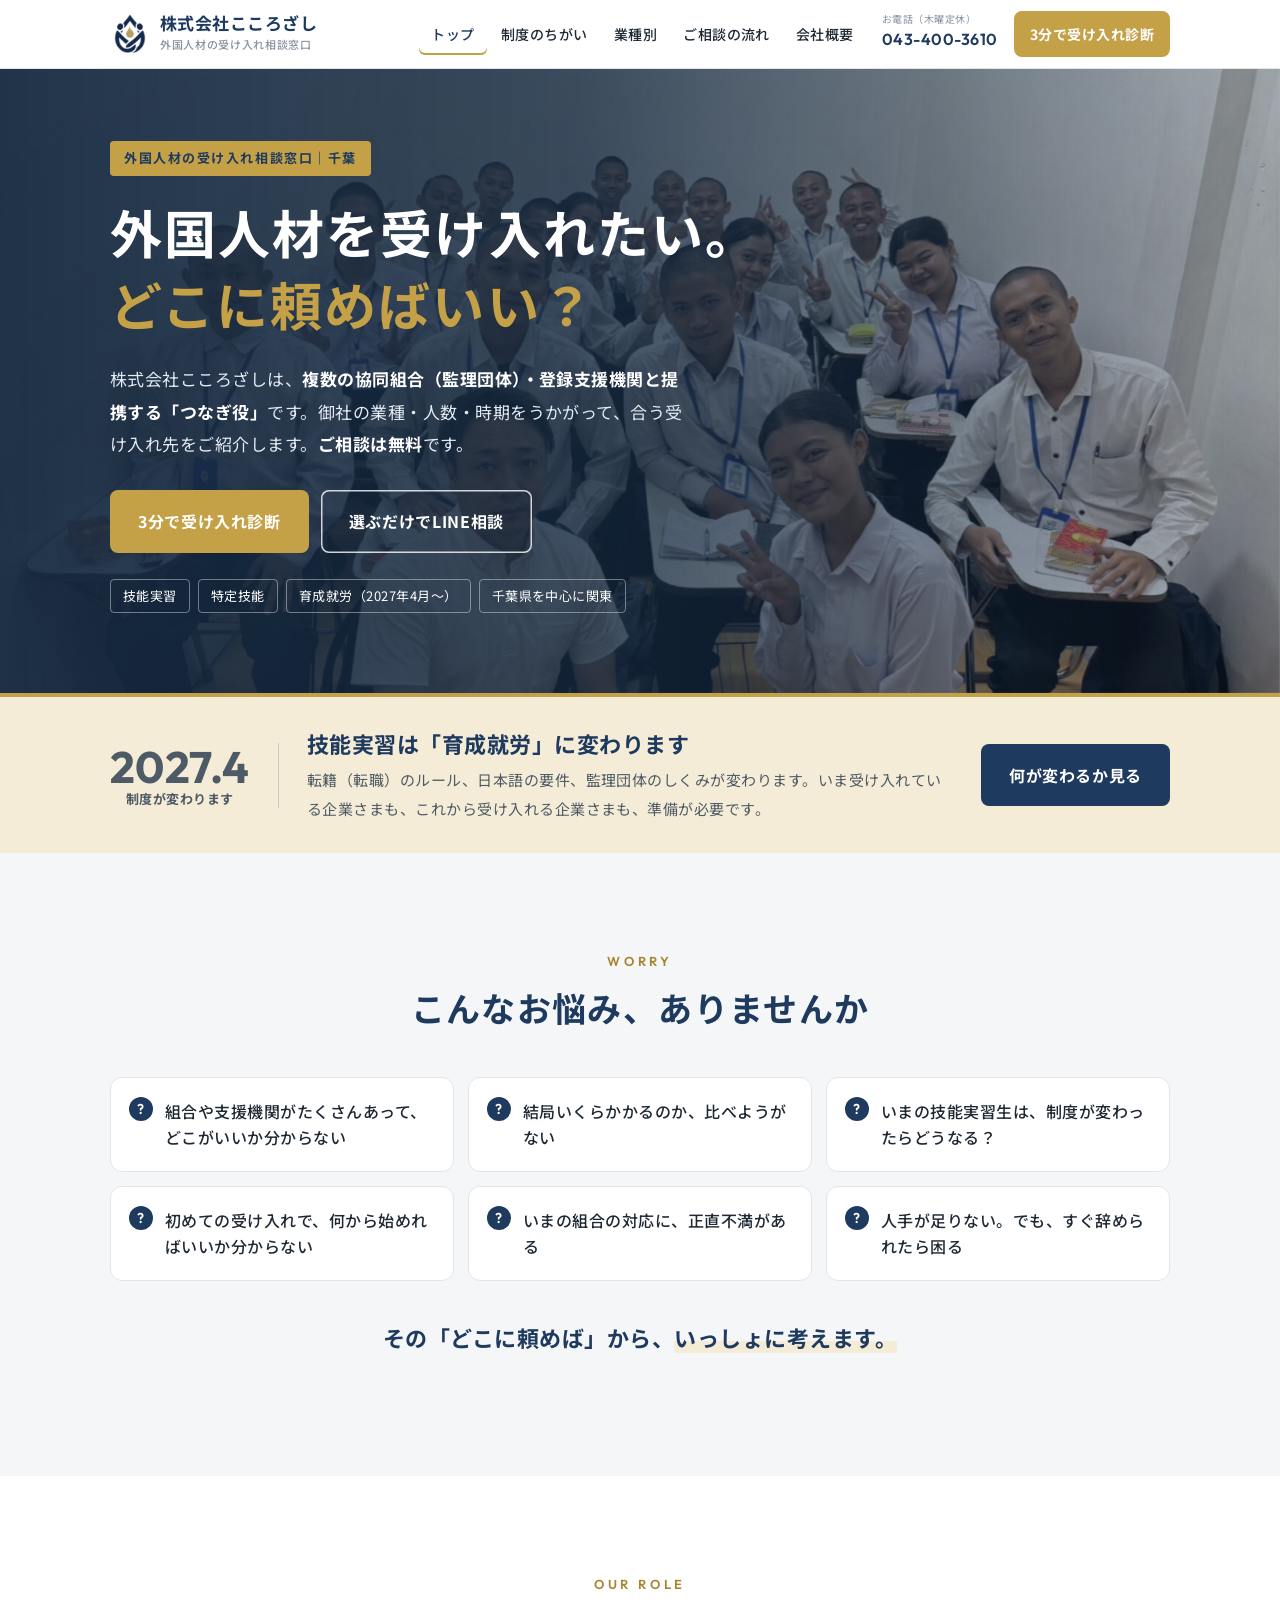
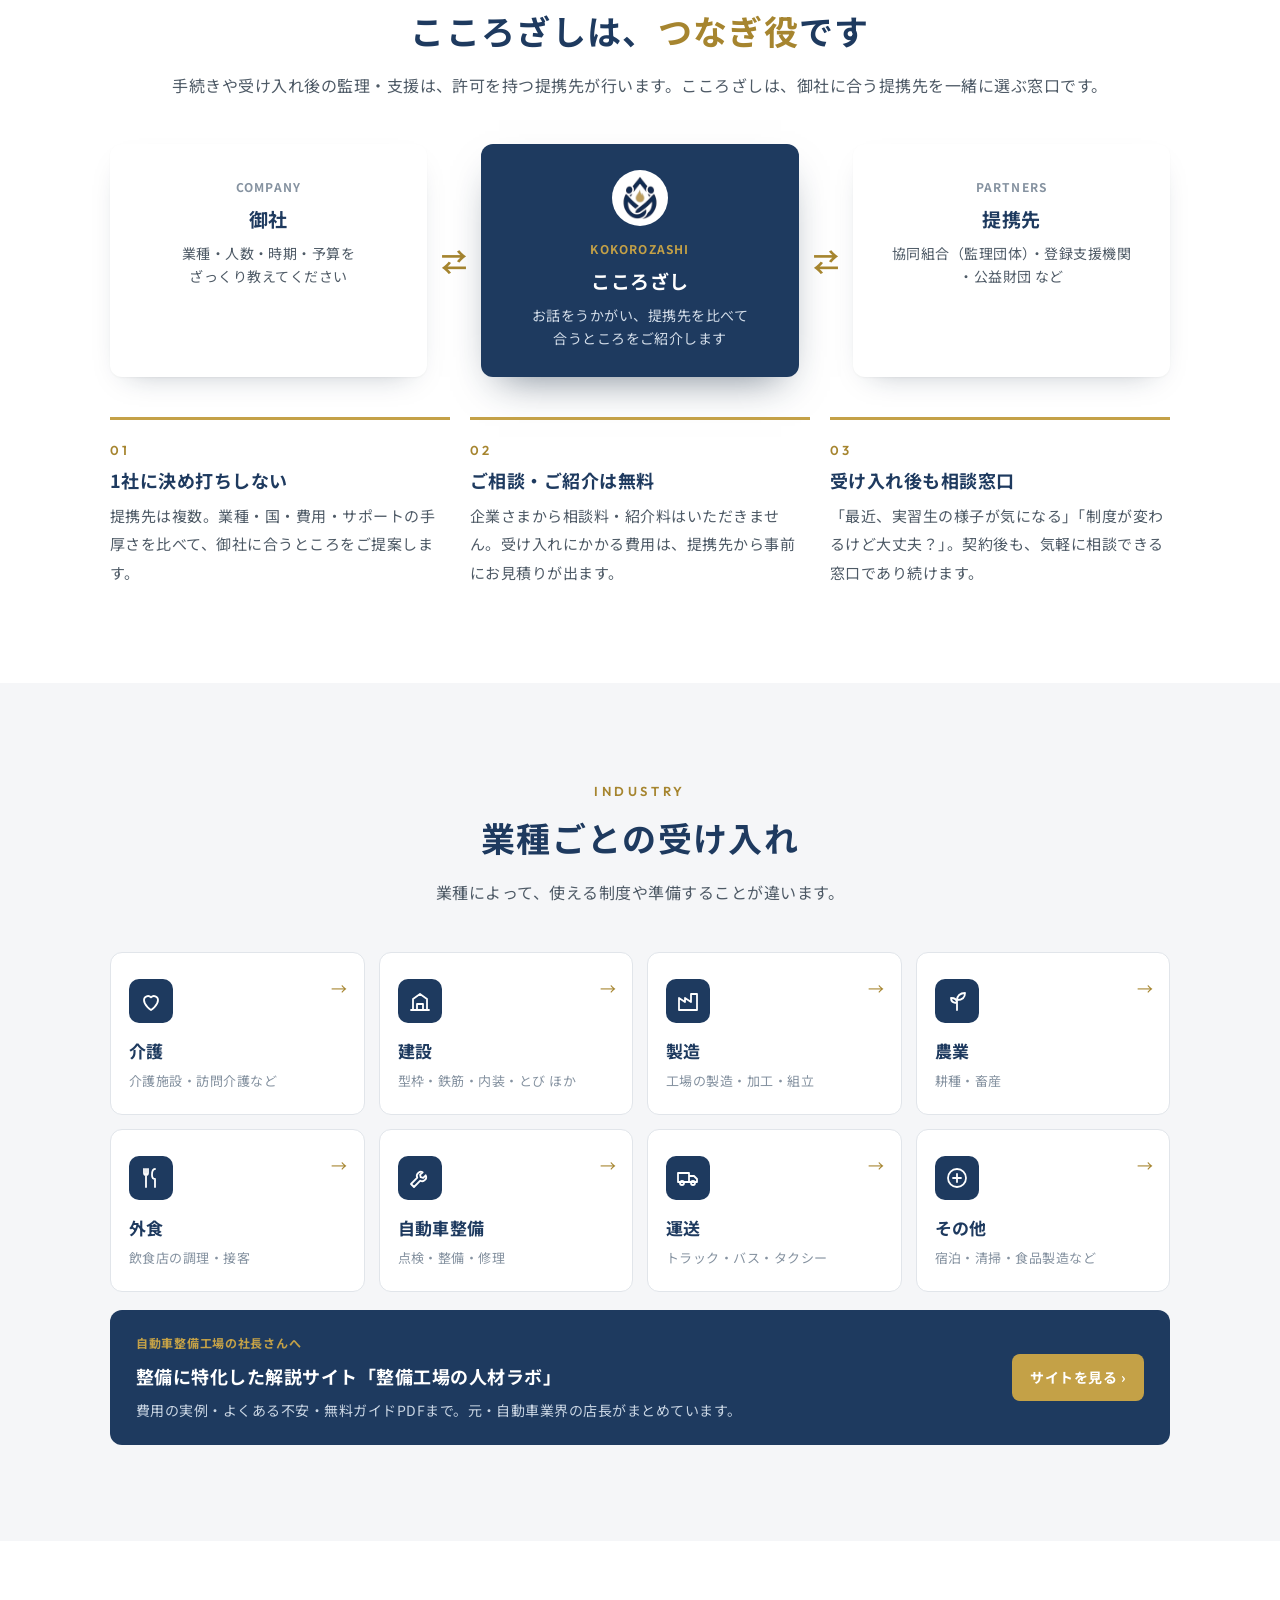
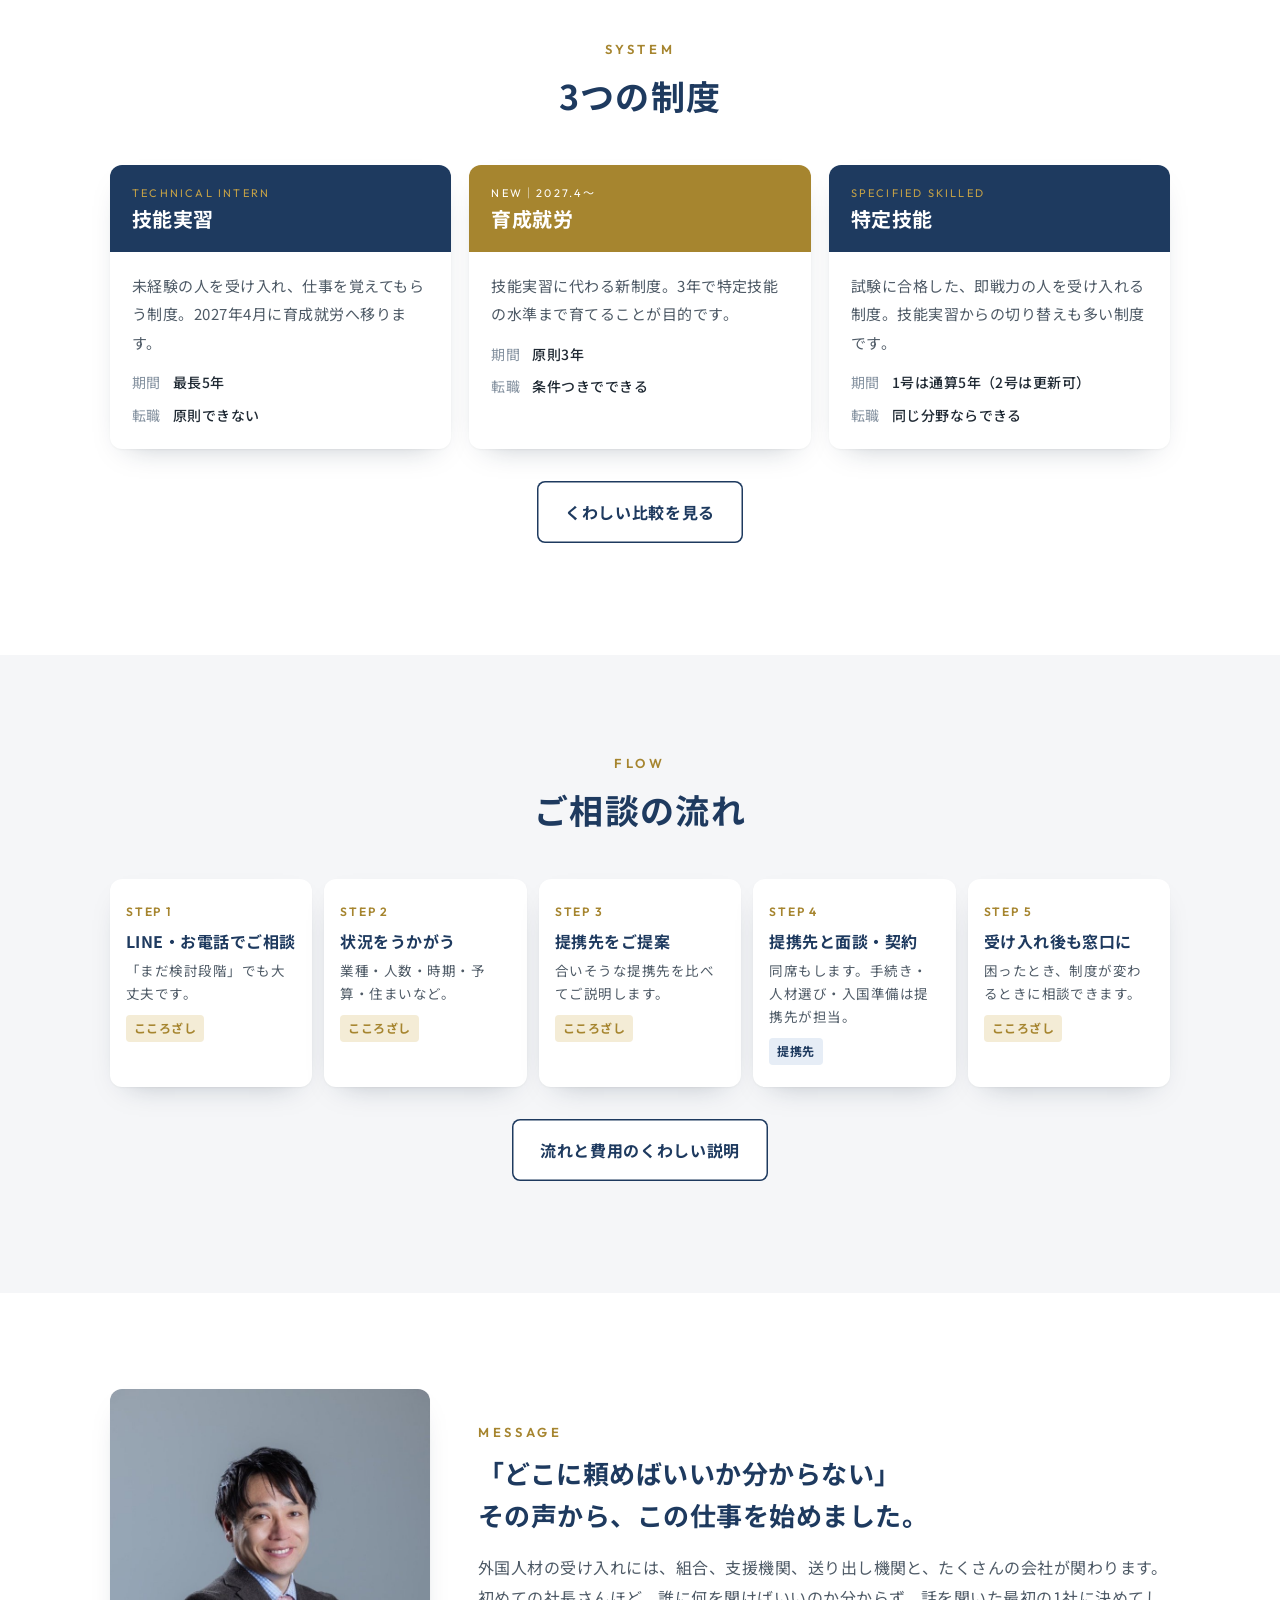
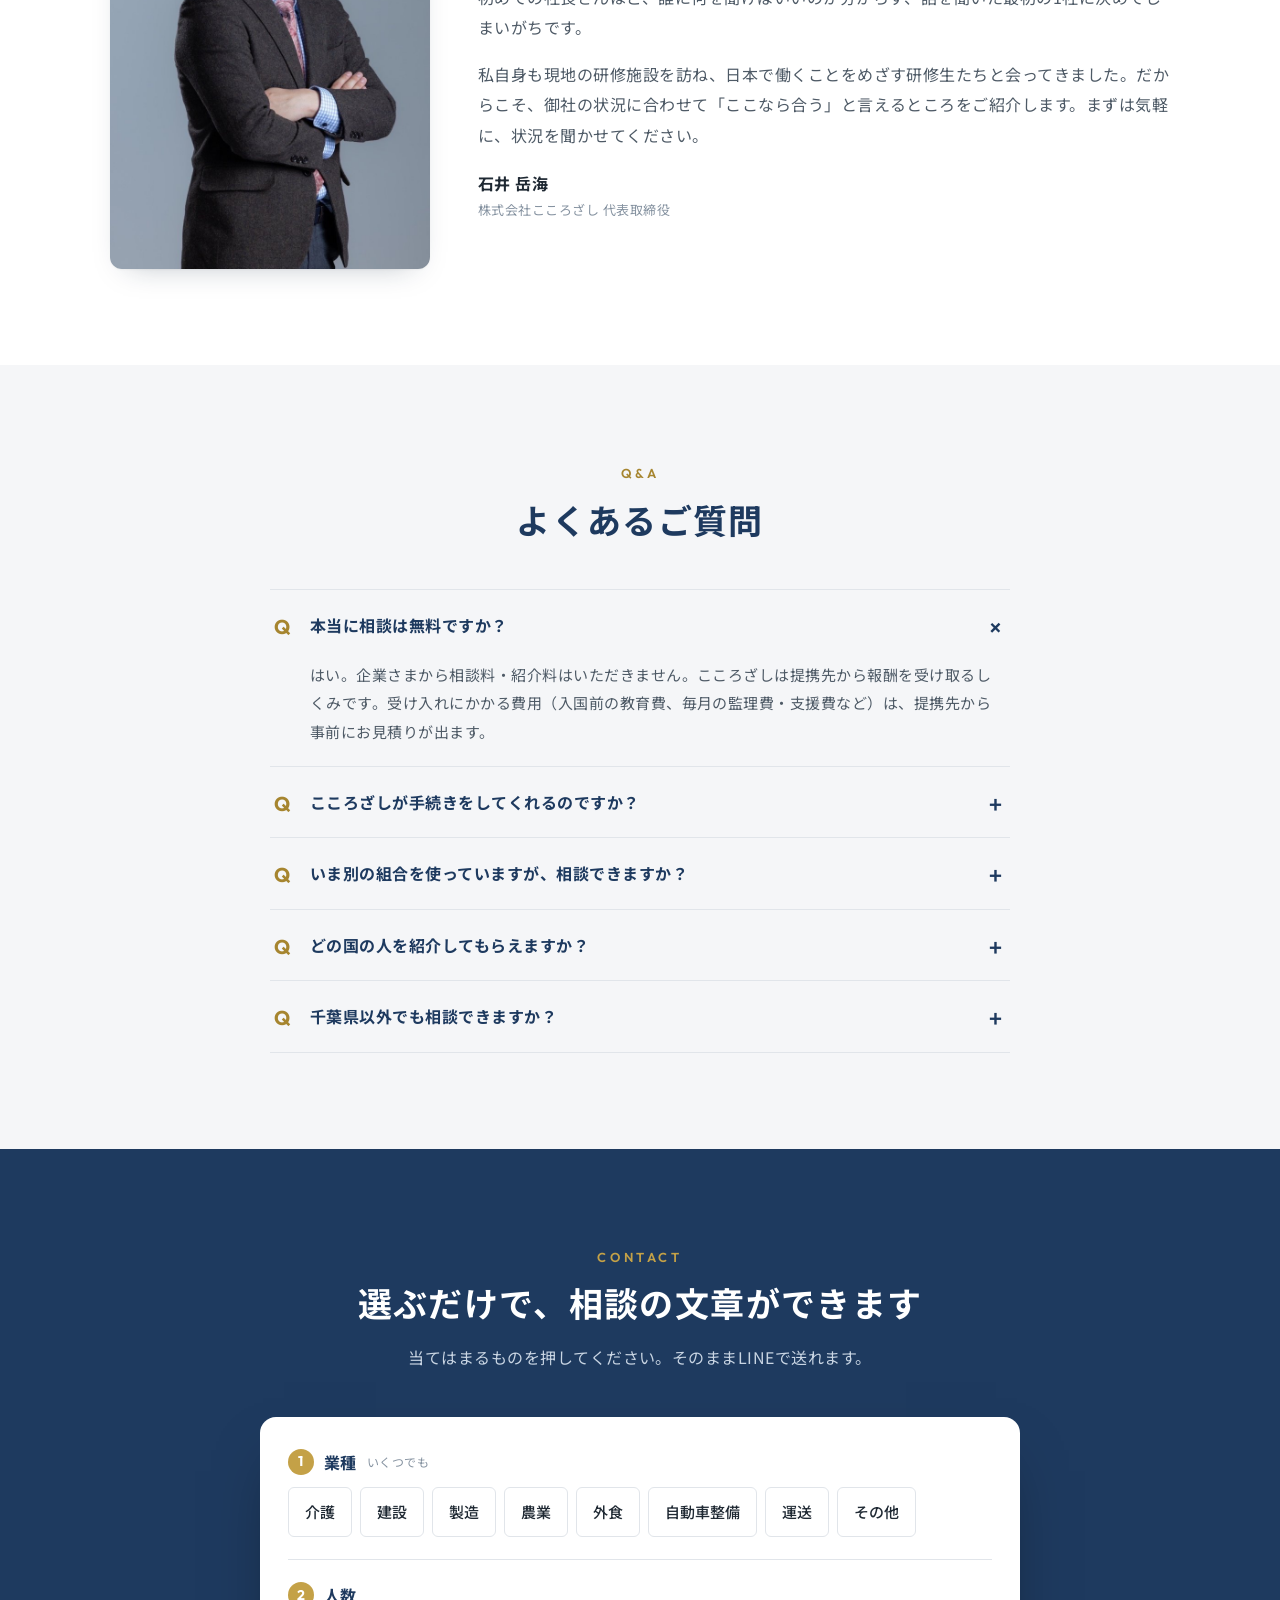
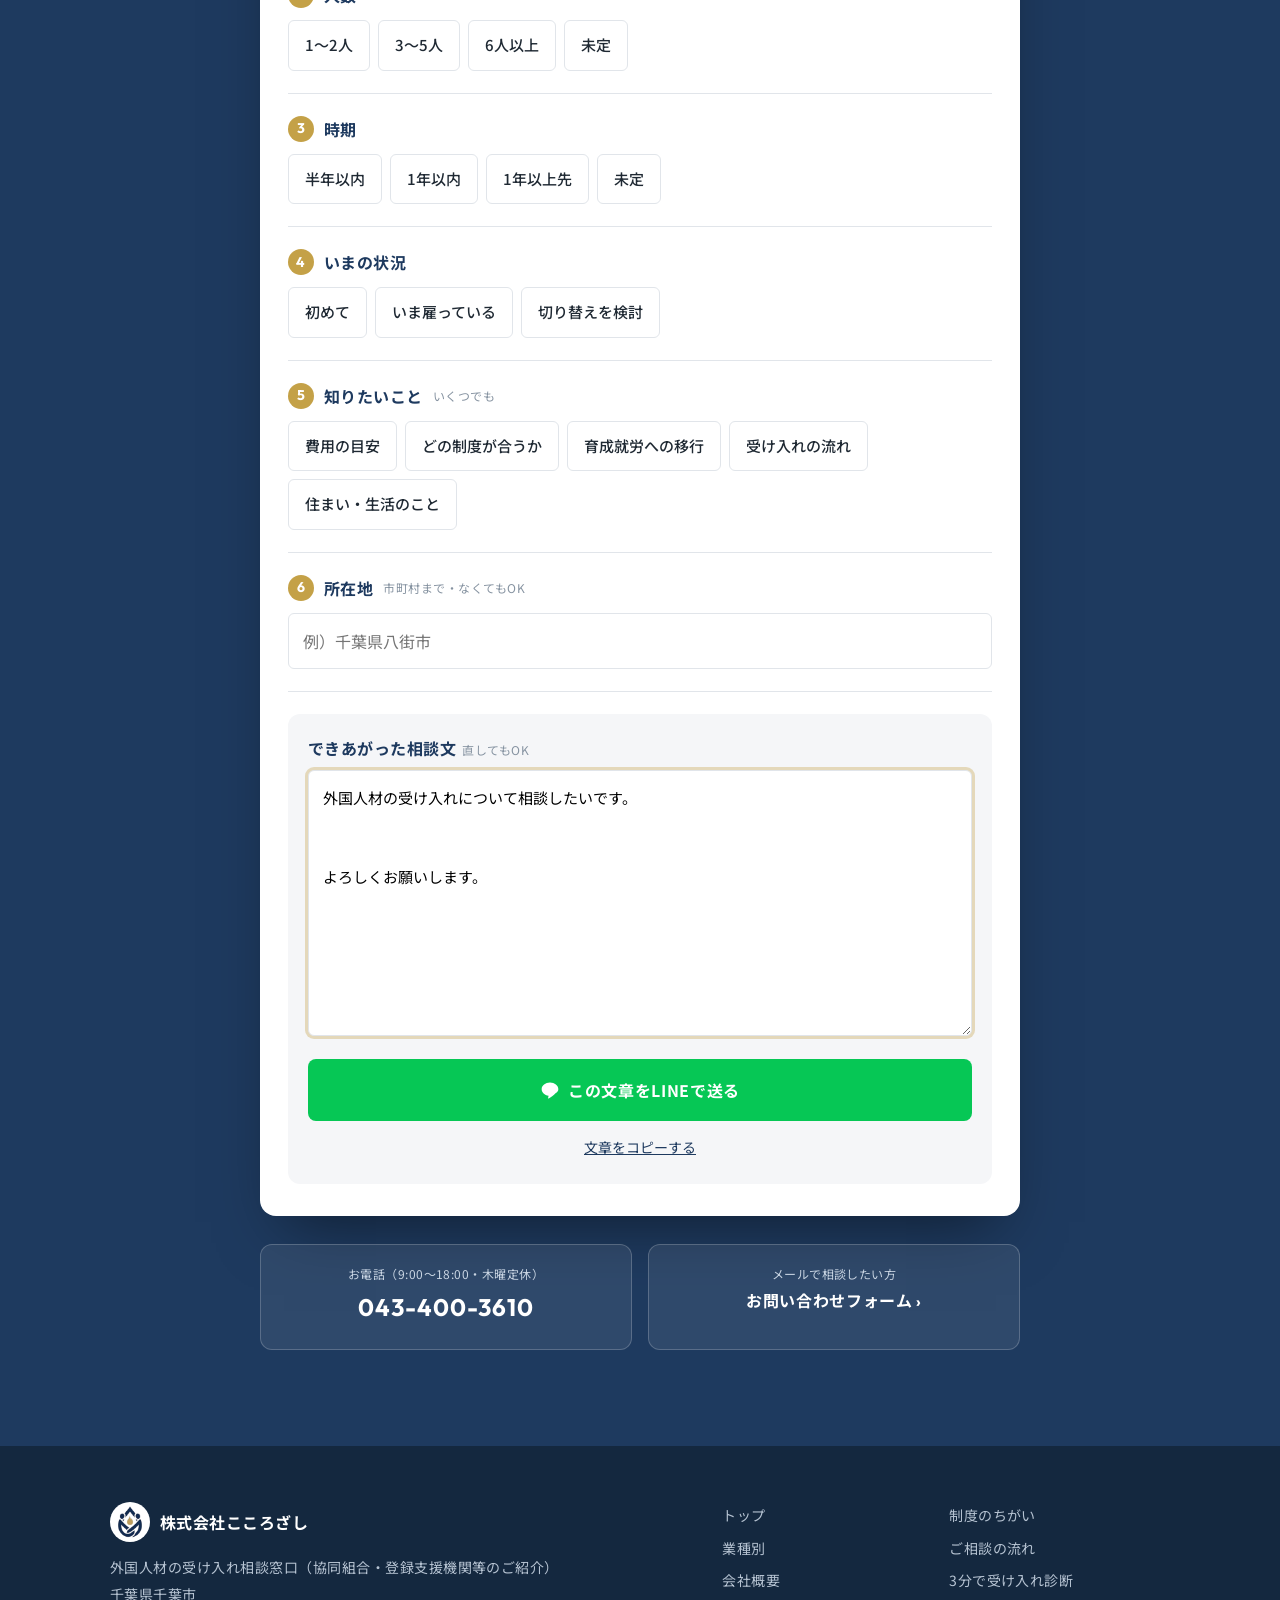
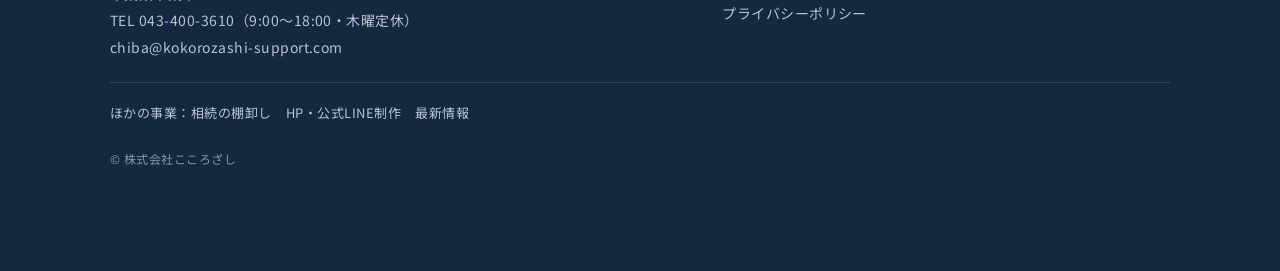
==== commit ef335557: "住所を「千葉県千葉市」までに変更" ====
--- a/index.html
+++ b/index.html
@@ -182,7 +182,7 @@
       <div>
         <p class="fl"><img src="assets/img/logo.png" alt=""><b>株式会社こころざし</b></p>
         <p style="margin:0">外国人材の受け入れ相談窓口（協同組合・登録支援機関等のご紹介）<br>
-        〒260-0814 千葉県千葉市中央区南生実町1181-37<br>
+        千葉県千葉市<br>
         TEL 043-400-3610（9:00〜18:00・木曜定休）<br>chiba@kokorozashi-support.com</p>
       </div>
       <div><ul><li><a href="index.html">トップ</a></li><li><a href="seido.html">制度のちがい</a></li><li><a href="gyoushu.html">業種別</a></li><li><a href="flow.html">ご相談の流れ</a></li><li><a href="company.html">会社概要</a></li><li><a href="shindan.html">3分で受け入れ診断</a></li><li><a href="privacy.html">プライバシーポリシー</a></li></ul></div>
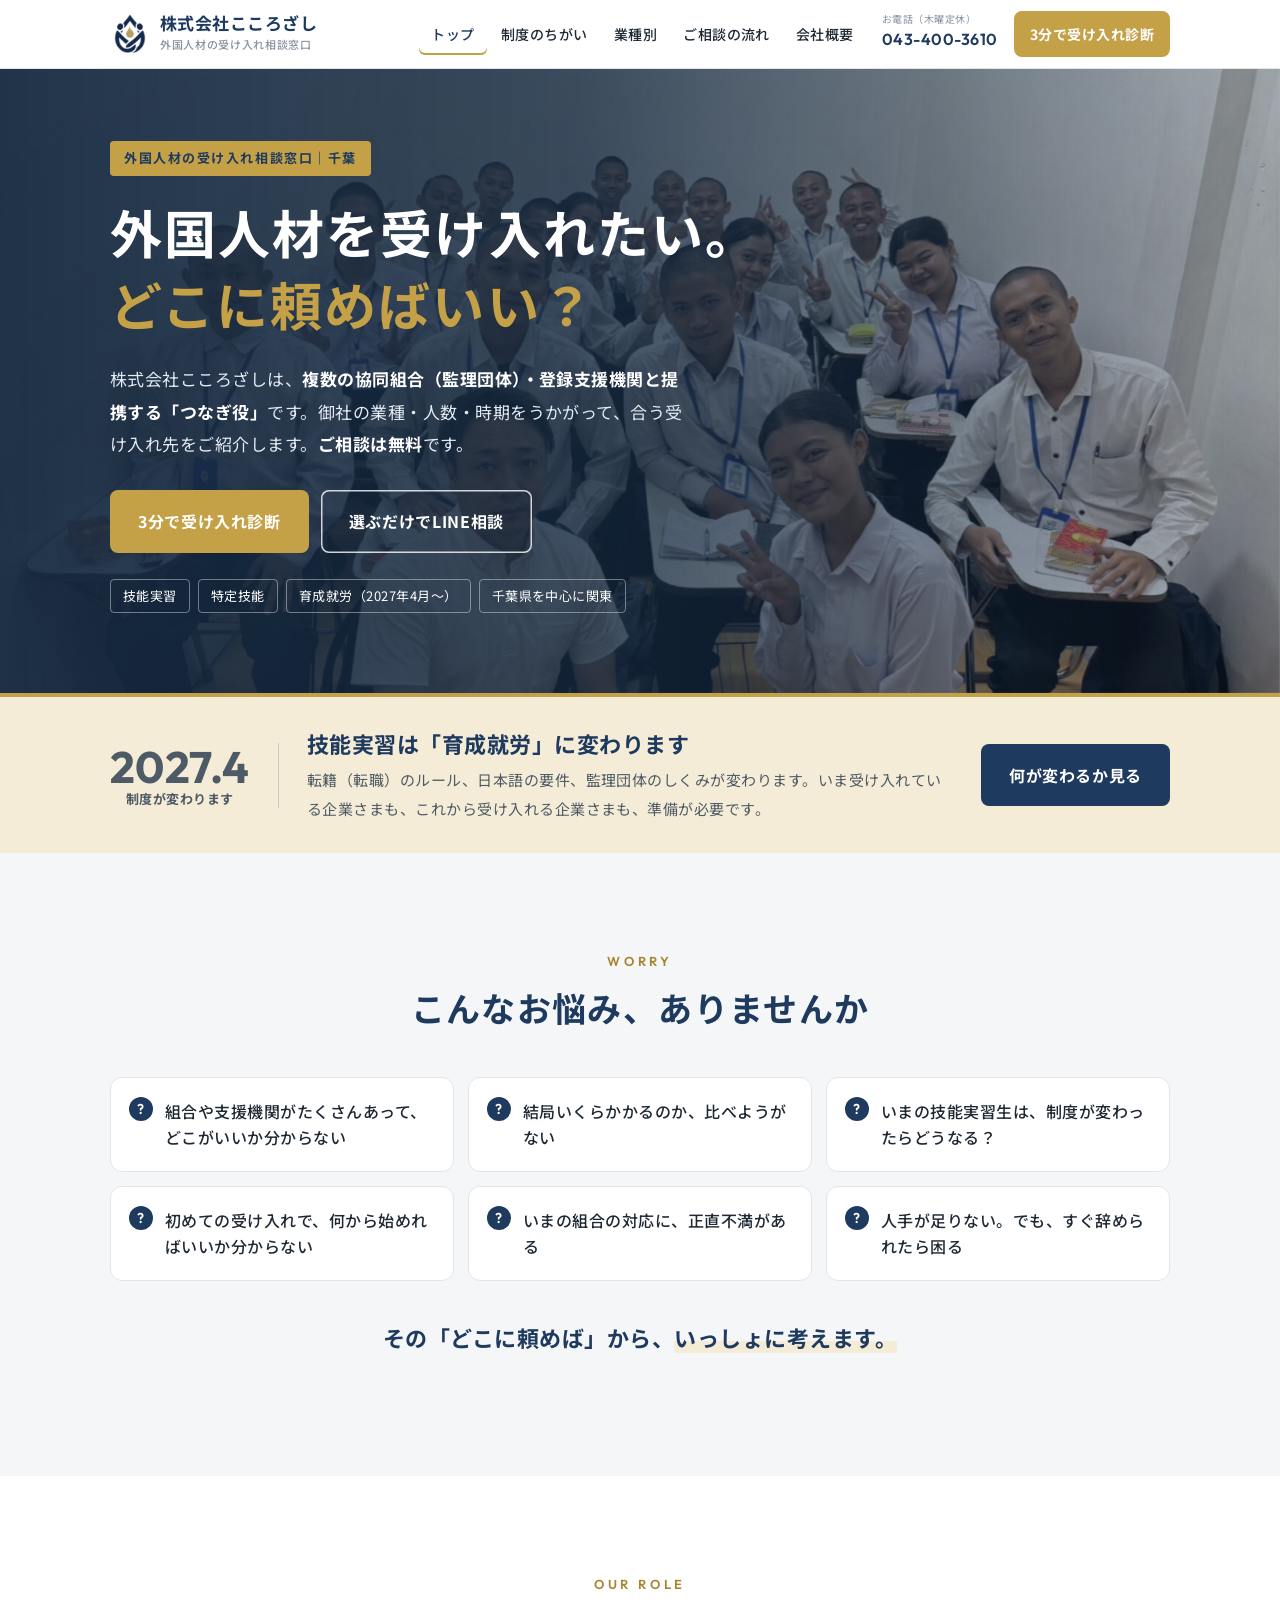
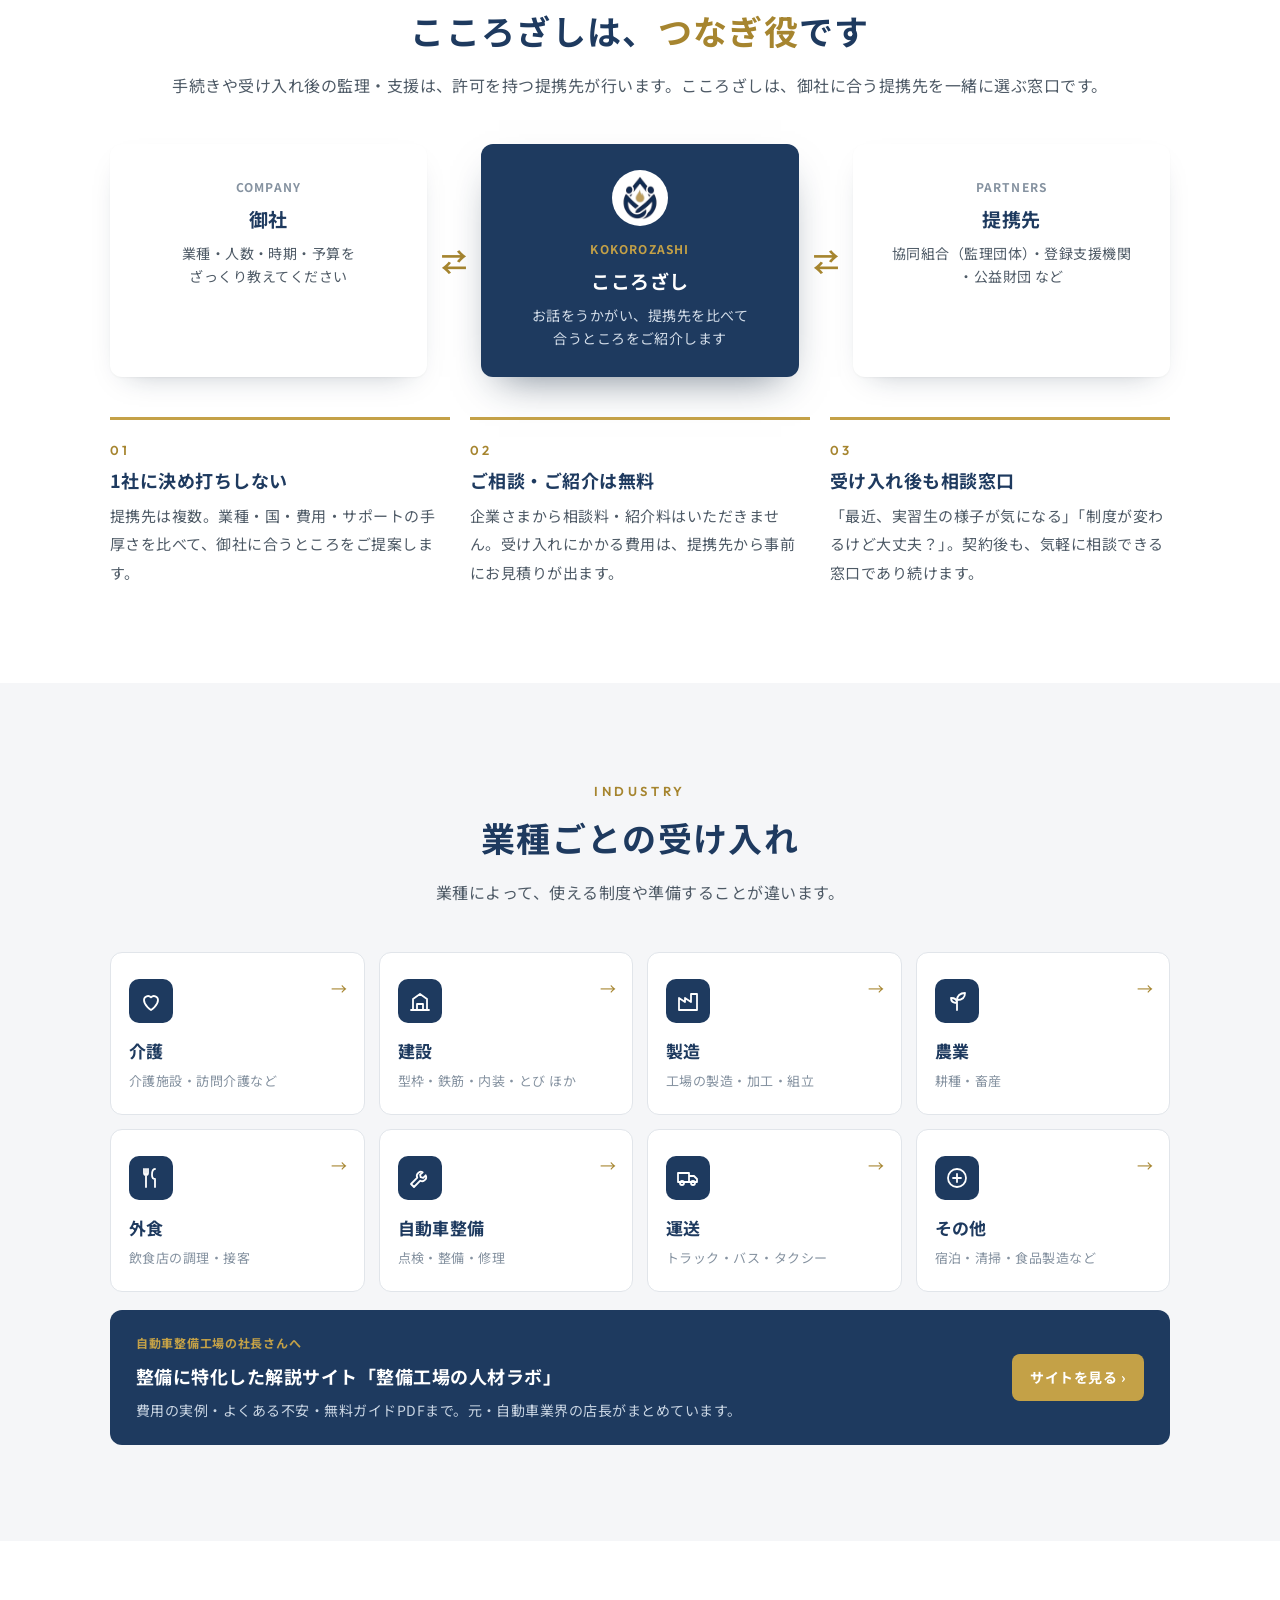
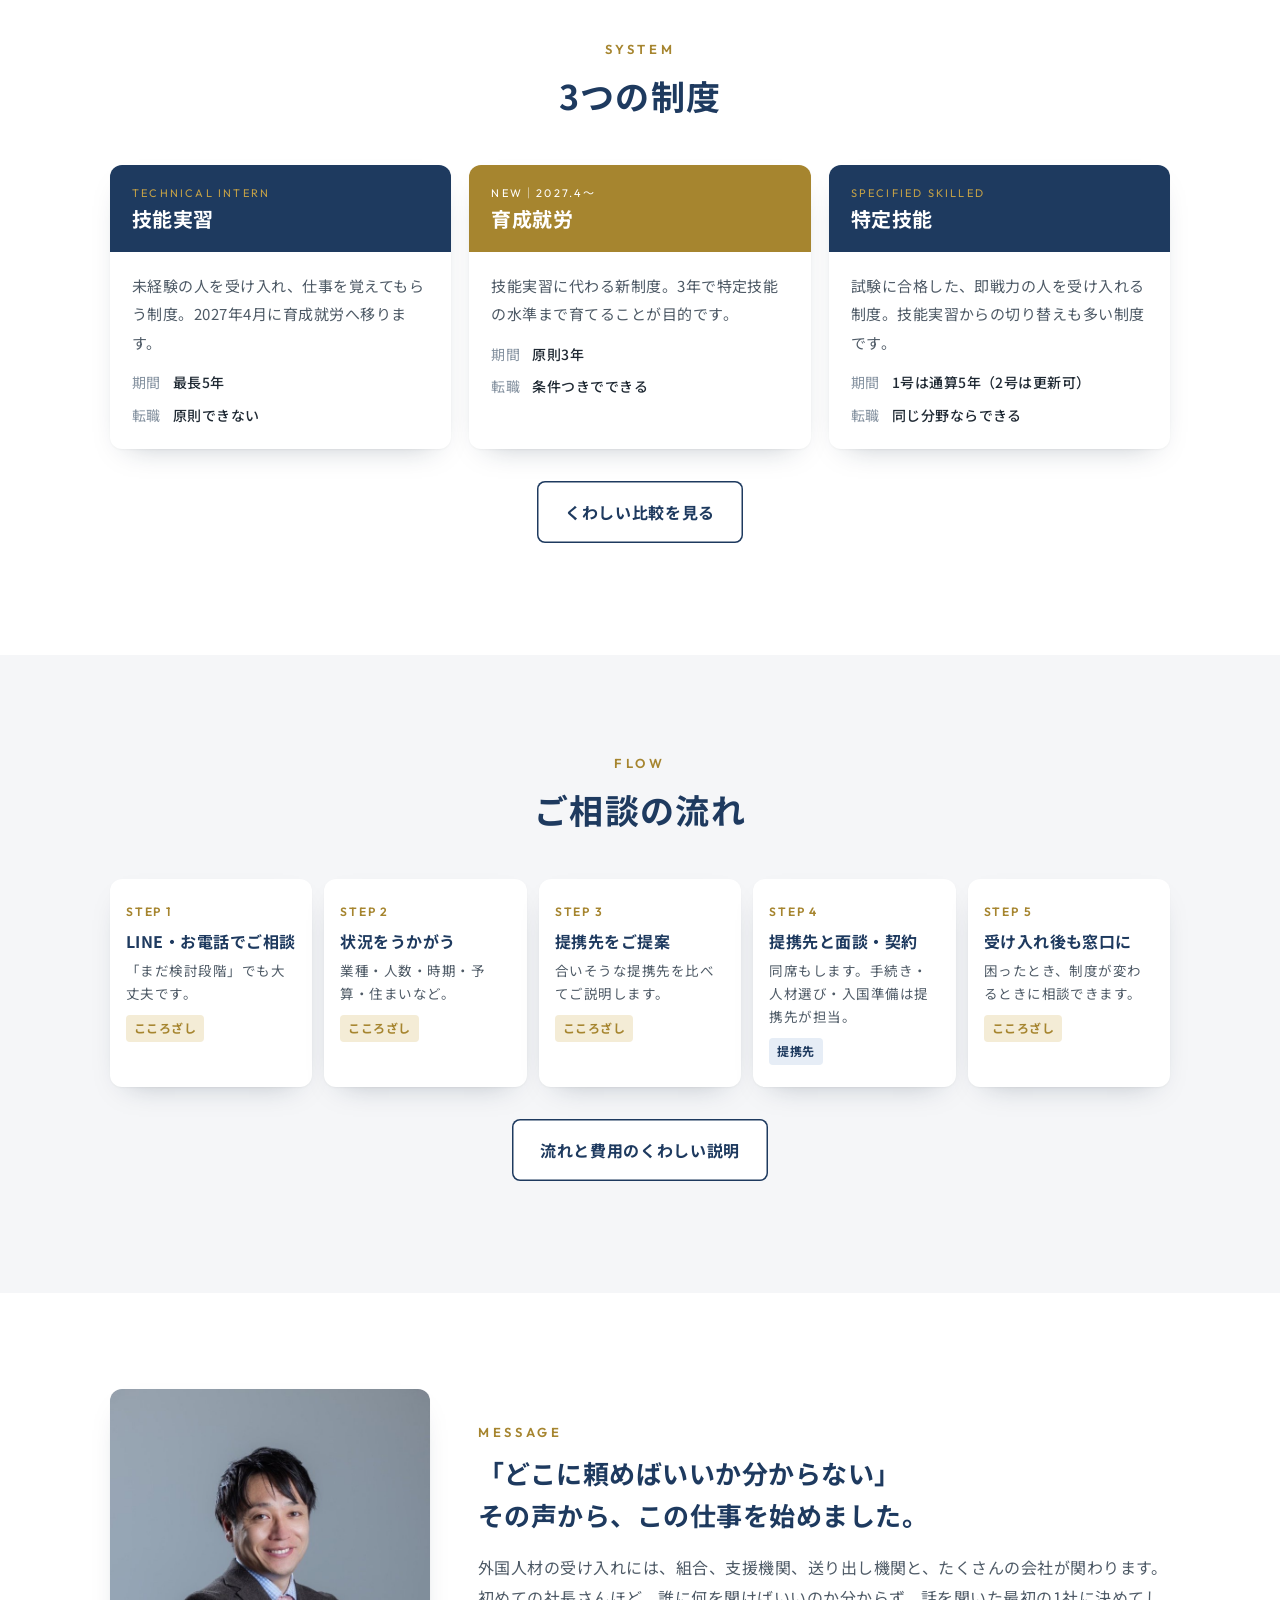
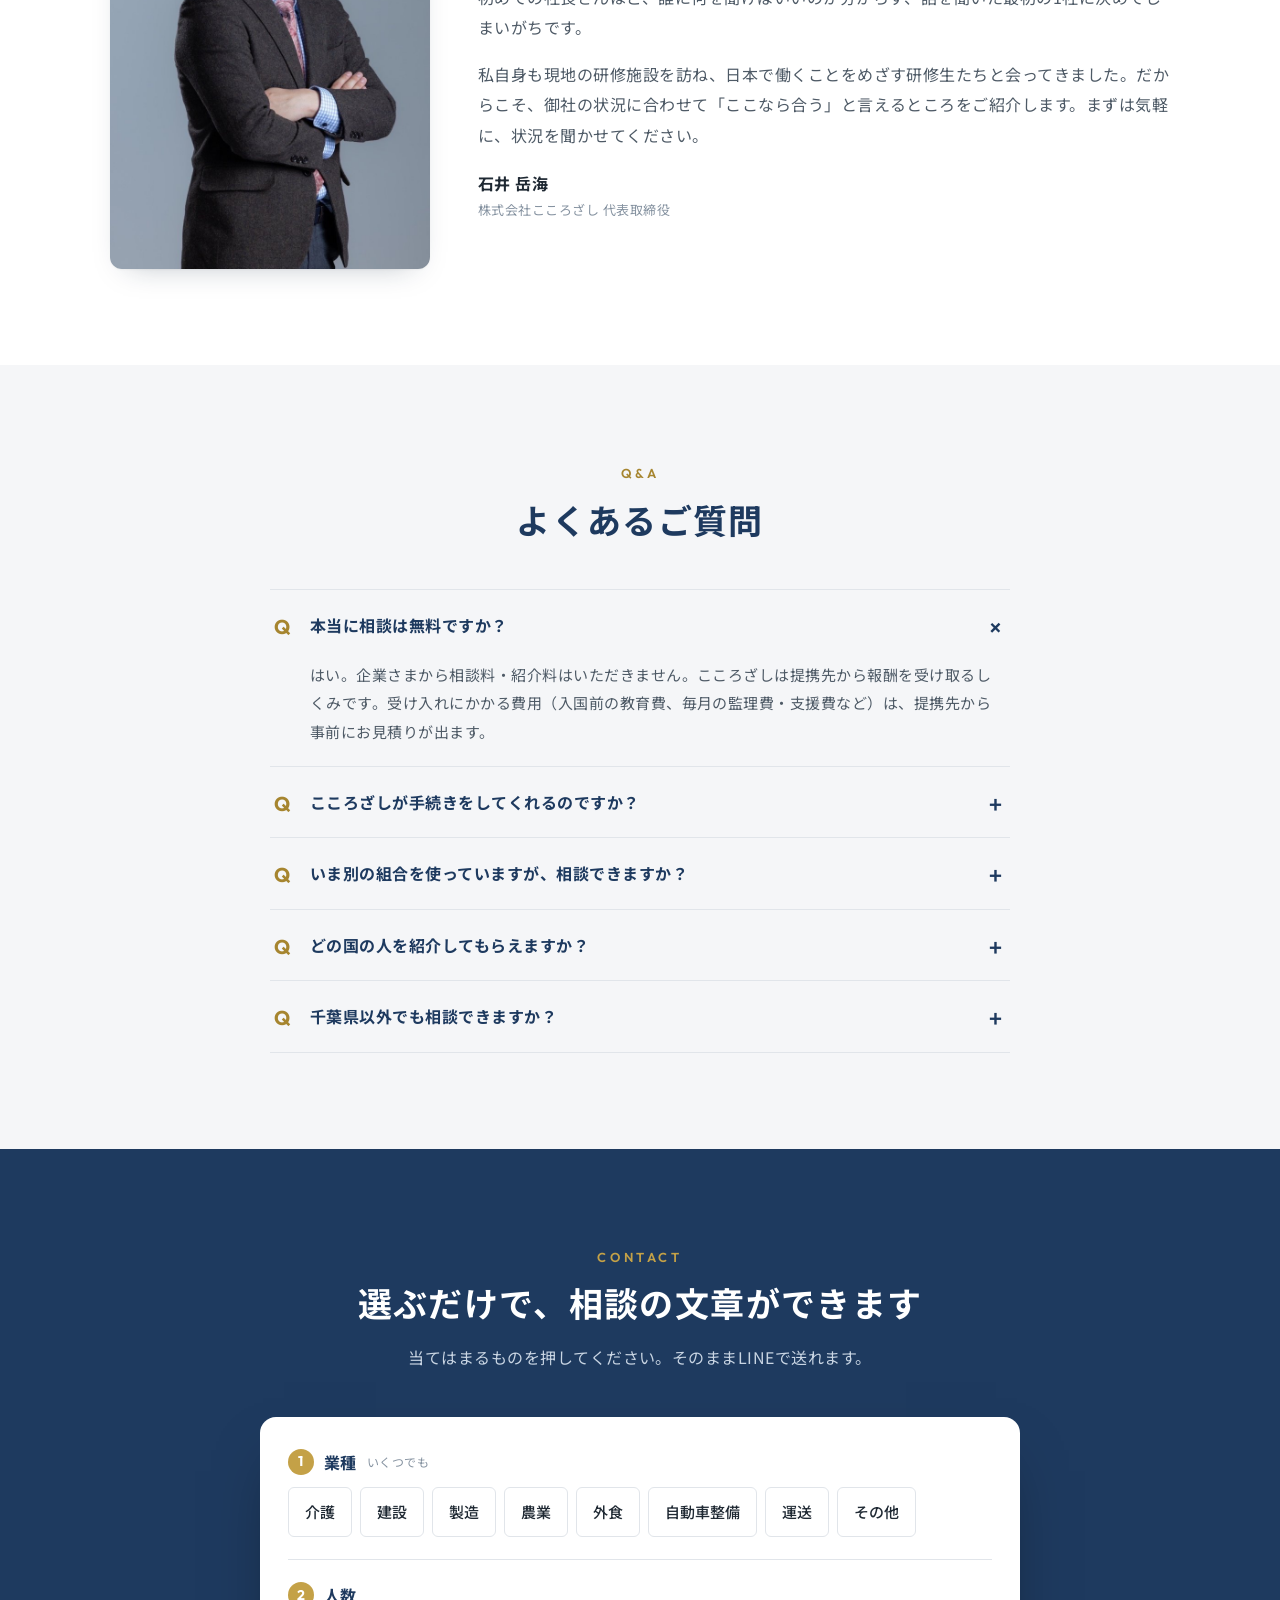
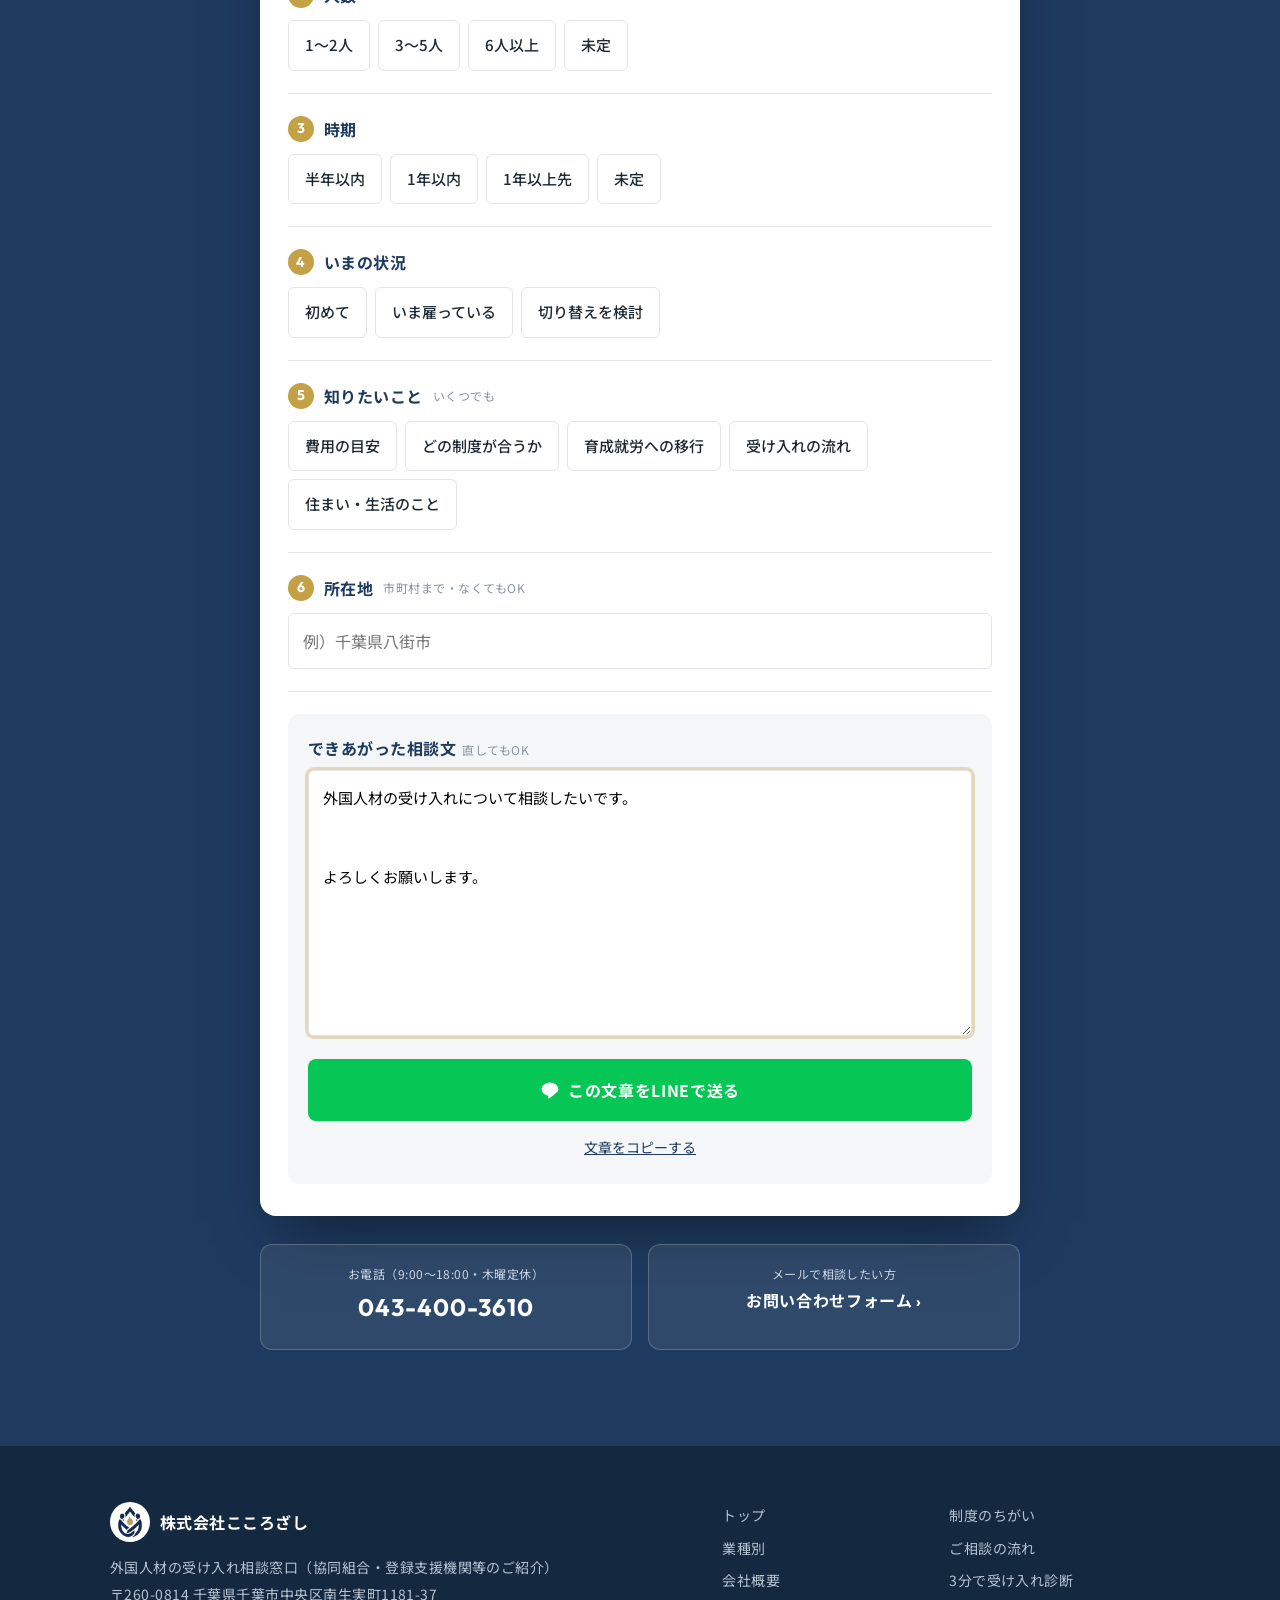
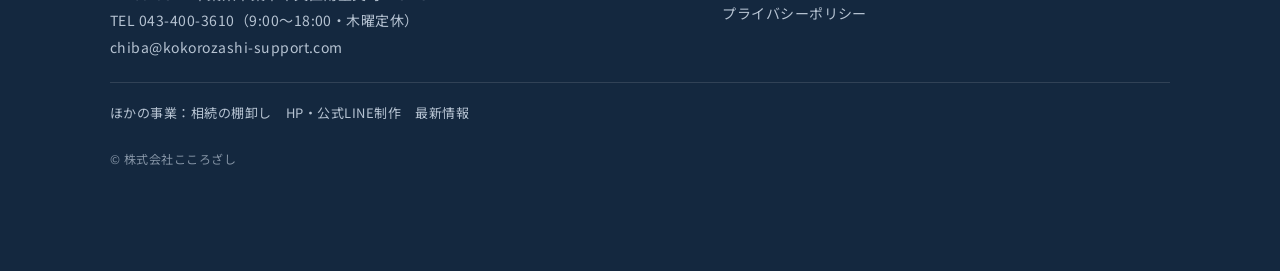
==== commit 39799ff2: "住所を番地までに戻す" ====
--- a/index.html
+++ b/index.html
@@ -182,7 +182,7 @@
       <div>
         <p class="fl"><img src="assets/img/logo.png" alt=""><b>株式会社こころざし</b></p>
         <p style="margin:0">外国人材の受け入れ相談窓口（協同組合・登録支援機関等のご紹介）<br>
-        千葉県千葉市<br>
+        〒260-0814 千葉県千葉市中央区南生実町1181-37<br>
         TEL 043-400-3610（9:00〜18:00・木曜定休）<br>chiba@kokorozashi-support.com</p>
       </div>
       <div><ul><li><a href="index.html">トップ</a></li><li><a href="seido.html">制度のちがい</a></li><li><a href="gyoushu.html">業種別</a></li><li><a href="flow.html">ご相談の流れ</a></li><li><a href="company.html">会社概要</a></li><li><a href="shindan.html">3分で受け入れ診断</a></li><li><a href="privacy.html">プライバシーポリシー</a></li></ul></div>
